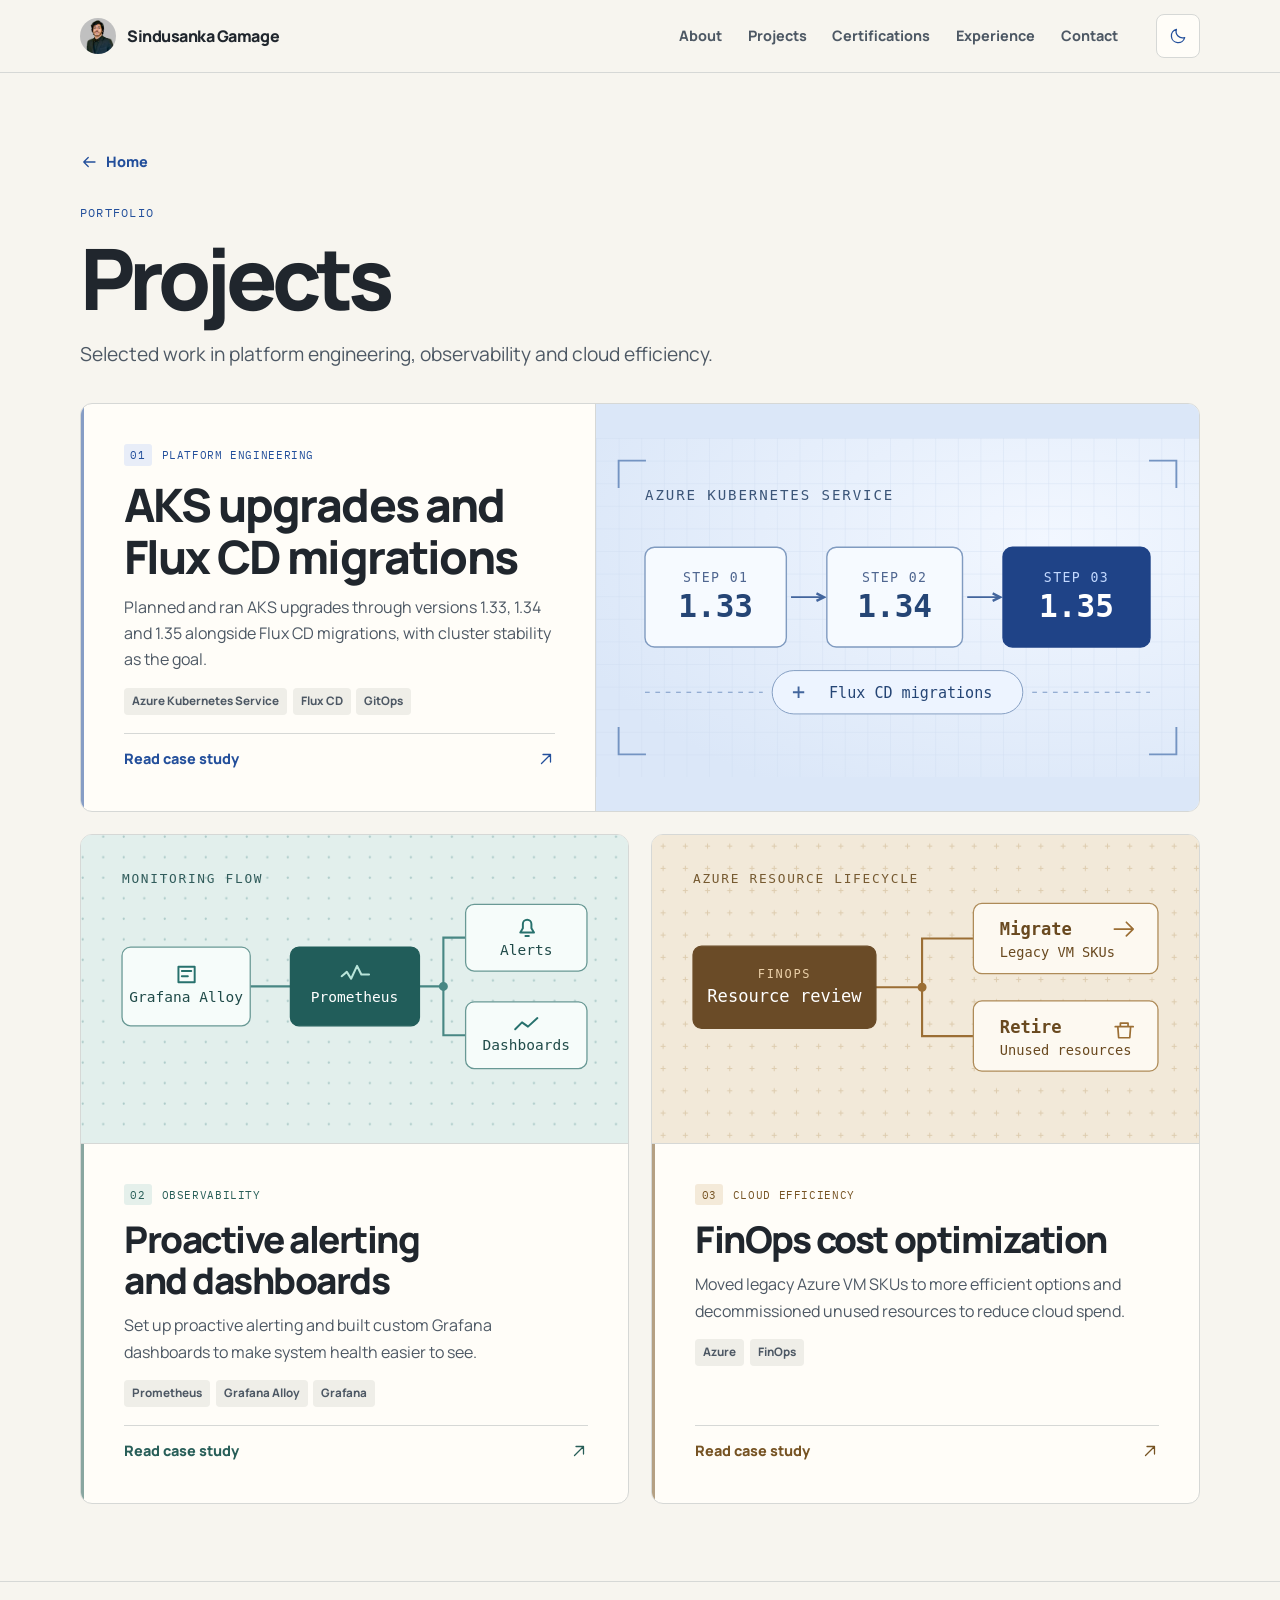
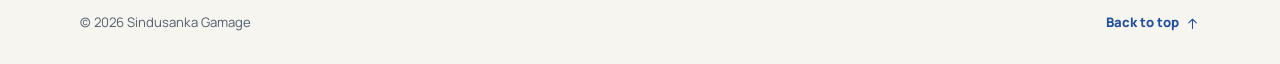
==== projects/index.html @ cfdf2ee0 "Deploy portfolio from private source" ====
<!DOCTYPE html><html lang="en" id="top"><head><meta charset="utf-8"><meta name="viewport" content="width=device-width, initial-scale=1"><meta name="theme-color" content="#f7f5ef" media="not all" data-theme-override><meta name="theme-color" content="#f7f5ef" media="(prefers-color-scheme: light)" data-theme-color="light"><meta name="theme-color" content="#121821" media="(prefers-color-scheme: dark)" data-theme-color="dark"><meta name="description" content="Cloud infrastructure projects in Kubernetes, GitOps, observability and Azure cost optimization."><meta name="author" content="Sindusanka Gamage"><title>Projects | Sindusanka Gamage</title><link rel="canonical" href="https://sindusanka.live/projects/"><meta property="og:type" content="website"><meta property="og:title" content="Projects | Sindusanka Gamage"><meta property="og:description" content="Cloud infrastructure projects in Kubernetes, GitOps, observability and Azure cost optimization."><meta property="og:url" content="https://sindusanka.live/projects/"><meta property="og:image" content="https://sindusanka.live/social.png"><meta property="og:image:width" content="1200"><meta property="og:image:height" content="630"><meta property="og:image:alt" content="Sindusanka Gamage, cloud infrastructure engineer, on a blue grid background"><meta name="twitter:card" content="summary_large_image"><link rel="icon" href="/favicon.svg" type="image/svg+xml"><script>
      try {
        const theme = localStorage.getItem('portfolio-theme');
        if (theme === 'light' || theme === 'dark') document.documentElement.dataset.theme = theme;
      } catch {}
    </script><link rel="stylesheet" href="/_astro/Base.C1pioidE.css"></head><body><a class="skip-link" href="#main">Skip to content</a><header class="site-header"><div class="shell header-inner"><a class="brand" href="/" aria-label="Sindusanka Gamage — home"><img class="brand-mark" src="/about-portrait.webp" alt="" width="36" height="36"><span>Sindusanka Gamage</span></a><nav class="desktop-nav" aria-label="Primary"><a href="/#about">About</a><a href="/#projects">Projects</a><a href="/#certifications">Certifications</a><a href="/#experience">Experience</a><a href="/#contact">Contact</a></nav><div class="header-controls"><div class="icon-button theme-control" hidden><svg class="theme-moon" aria-hidden="true" width="18" height="18" viewBox="0 0 24 24" fill="none" stroke="currentColor" stroke-width="1.7" stroke-linecap="round" stroke-linejoin="round"><path d="M20.9 14.1A8.7 8.7 0 0 1 9.9 3.1 9 9 0 1 0 20.9 14.1Z"></path></svg><svg class="theme-sun" aria-hidden="true" width="18" height="18" viewBox="0 0 24 24" fill="none" stroke="currentColor" stroke-width="1.7" stroke-linecap="round" stroke-linejoin="round"><path d="M12 2v2m0 16v2M2 12h2m16 0h2M4.9 4.9l1.4 1.4m11.4 11.4 1.4 1.4m0-14.2-1.4 1.4M6.3 17.7l-1.4 1.4M16 12a4 4 0 1 1-8 0 4 4 0 0 1 8 0Z"></path></svg><select class="theme-select" aria-label="Theme" data-theme-select><option value="auto">Auto</option><option value="light">Light</option><option value="dark">Dark</option></select></div><details class="mobile-nav" data-mobile-menu><summary class="icon-button" aria-label="Navigation menu"><svg class="menu-open-icon" aria-hidden="true" width="18" height="18" viewBox="0 0 24 24" fill="none" stroke="currentColor" stroke-width="1.7" stroke-linecap="round" stroke-linejoin="round"><path d="M4 8h16M4 16h16"></path></svg><svg class="menu-close-icon" aria-hidden="true" width="18" height="18" viewBox="0 0 24 24" fill="none" stroke="currentColor" stroke-width="1.7" stroke-linecap="round" stroke-linejoin="round"><path d="m6 6 12 12M6 18 18 6"></path></svg></summary><nav aria-label="Primary"><a href="/#about">About</a><a href="/#projects">Projects</a><a href="/#certifications">Certifications</a><a href="/#experience">Experience</a><a href="/#contact">Contact</a></nav></details></div></div></header><script type="module">var e=document.querySelector(`[data-mobile-menu]`),t=e?.querySelector(`summary`);e?.querySelectorAll(`nav a`).forEach(n=>{n.addEventListener(`click`,()=>{e.open=!1,t?.focus({preventScroll:!0})})}),e?.addEventListener(`keydown`,n=>{n.key===`Escape`&&e.open&&(e.open=!1,t?.focus())});var n=document.querySelector(`[data-theme-select]`),r=document.documentElement,i=document.querySelector(`[data-theme-override]`);function a(e){if(e===`light`||e===`dark`){r.dataset.theme=e;let t=document.querySelector(`[data-theme-color="${e}"]`);i&&t&&(i.content=t.content,i.media=`all`)}else delete r.dataset.theme,i&&(i.media=`not all`)}n&&(n.value=r.dataset.theme??`auto`,a(n.value),n.closest(`.theme-control`)?.removeAttribute(`hidden`),n.addEventListener(`change`,()=>{let e=n.value;a(e);try{e===`auto`?localStorage.removeItem(`portfolio-theme`):localStorage.setItem(`portfolio-theme`,e)}catch{}}));</script><main id="main" tabindex="-1"><div class="shell subpage"><a class="text-link back-link" href="/#projects"><svg aria-hidden="true" width="18" height="18" viewBox="0 0 24 24" fill="none" stroke="currentColor" stroke-width="1.7" stroke-linecap="round" stroke-linejoin="round"><path d="M20 12H5m6 6-6-6 6-6"></path></svg> Home</a><div class="subpage-heading"><p class="eyebrow section-index">Portfolio</p><h1>Projects</h1><p>Selected work in platform engineering, observability and cloud efficiency.</p></div><div class="project-grid"><article class="project-card project-featured"><div class="project-content"><p class="project-meta"><span class="project-number">01</span>Platform engineering</p><h3>AKS upgrades and Flux CD migrations</h3><p class="project-summary">Planned and ran AKS upgrades through versions 1.33, 1.34 and 1.35 alongside Flux CD migrations, with cluster stability as the goal.</p><ul class="tags" aria-label="Technologies"><li>Azure Kubernetes Service</li><li>Flux CD</li><li>GitOps</li></ul><a class="project-link text-link" href="/projects/aks-upgrades-flux-migrations/" aria-label="Read case study: AKS upgrades and Flux CD migrations">Read case study <svg aria-hidden="true" width="18" height="18" viewBox="0 0 24 24" fill="none" stroke="currentColor" stroke-width="1.7" stroke-linecap="round" stroke-linejoin="round"><path d="M6 18 18 6M8 6h10v10"></path></svg></a></div><div class="project-media"><img src="/project-media/aks-upgrades-flux-migrations/aks-upgrade-sequence.svg" alt="An AKS version sequence from 1.33 through 1.34 to 1.35, with Flux CD shown on a separate migration track." width="640" height="360" loading="eager" decoding="async"></div></article><article class="project-card" data-tone="teal"><div class="project-content"><p class="project-meta"><span class="project-number">02</span>Observability</p><h3>Proactive alerting and dashboards</h3><p class="project-summary">Set up proactive alerting and built custom Grafana dashboards to make system health easier to see.</p><ul class="tags" aria-label="Technologies"><li>Prometheus</li><li>Grafana Alloy</li><li>Grafana</li></ul><a class="project-link text-link" href="/projects/proactive-alerting-dashboards/" aria-label="Read case study: Proactive alerting and dashboards">Read case study <svg aria-hidden="true" width="18" height="18" viewBox="0 0 24 24" fill="none" stroke="currentColor" stroke-width="1.7" stroke-linecap="round" stroke-linejoin="round"><path d="M6 18 18 6M8 6h10v10"></path></svg></a></div><div class="project-media"><img src="/project-media/proactive-alerting-dashboards/monitoring-flow.svg" alt="Monitoring flow diagram showing Grafana Alloy and Prometheus connected to alerts and Grafana dashboards." width="640" height="360" loading="lazy" decoding="async"></div></article><article class="project-card" data-tone="amber"><div class="project-content"><p class="project-meta"><span class="project-number">03</span>Cloud efficiency</p><h3>FinOps cost optimization</h3><p class="project-summary">Moved legacy Azure VM SKUs to more efficient options and decommissioned unused resources to reduce cloud spend.</p><ul class="tags" aria-label="Technologies"><li>Azure</li><li>FinOps</li></ul><a class="project-link text-link" href="/projects/finops-cost-optimization/" aria-label="Read case study: FinOps cost optimization">Read case study <svg aria-hidden="true" width="18" height="18" viewBox="0 0 24 24" fill="none" stroke="currentColor" stroke-width="1.7" stroke-linecap="round" stroke-linejoin="round"><path d="M6 18 18 6M8 6h10v10"></path></svg></a></div><div class="project-media"><img src="/project-media/finops-cost-optimization/azure-resource-lifecycle.svg" alt="Azure resource lifecycle diagram showing two paths from a resource review: migrate legacy VM SKUs and retire unused resources." width="640" height="360" loading="lazy" decoding="async"></div></article></div></div></main><footer class="site-footer"><div class="shell footer-inner"><span>© 2026 Sindusanka Gamage</span><a href="#top">Back to top <svg aria-hidden="true" width="15" height="15" viewBox="0 0 24 24" fill="none" stroke="currentColor" stroke-width="1.7" stroke-linecap="round" stroke-linejoin="round"><path d="M12 20V5m-6 6 6-6 6 6"></path></svg></a></div></footer></body></html>
---- _astro/Base.C1pioidE.css ----
@font-face{font-family:IBM Plex Mono;font-style:normal;font-display:swap;font-weight:400;src:url(/_astro/ibm-plex-mono-latin-400-normal.DMJ8VG8y.woff2)format("woff2"),url(/_astro/ibm-plex-mono-latin-400-normal.CvHOgSBP.woff)format("woff")}@layer properties{@supports (((-webkit-hyphens:none)) and (not (margin-trim:block))) or ((-moz-orient:inline) and (not (color:rgb(from red r g b)))){*,:before,:after,::backdrop{--tw-rotate-x:initial;--tw-rotate-y:initial;--tw-rotate-z:initial;--tw-skew-x:initial;--tw-skew-y:initial;--tw-border-style:solid;--tw-ease:initial}}}@layer theme{:root,:host{--ease-out:cubic-bezier(0, 0, .2, 1)}}@layer utilities{.\!visible{visibility:visible!important}.visible{visibility:visible}.sr-only{clip-path:inset(50%);white-space:nowrap;border-width:0;width:1px;height:1px;margin:-1px;padding:0;position:absolute;overflow:hidden}.static{position:static}.flex{display:flex}.grid{display:grid}.hidden{display:none}.transform{transform:var(--tw-rotate-x, ) var(--tw-rotate-y, ) var(--tw-rotate-z, ) var(--tw-skew-x, ) var(--tw-skew-y, )}.resize{resize:both}.flex-wrap{flex-wrap:wrap}.border{border-style:var(--tw-border-style);border-width:1px}.ease-out{--tw-ease:var(--ease-out);transition-timing-function:var(--ease-out)}}@font-face{font-family:Manrope Variable;src:url(/_astro/manrope-latin-wght-normal.DHIcAJRg.woff2)format("woff2");font-display:swap;font-style:normal;font-weight:200 800}:root{color-scheme:light dark;--canvas:light-dark(#f7f5ef,#121821);--surface:light-dark(#fffdf8,#1a2330);--surface-soft:light-dark(#efeee8,#1f2b3a);--ink:light-dark(#20262d,#edf2f9);--muted:light-dark(#4d5864,#b2c0d1);--quiet:light-dark(#515f6e,#a5b6ca);--border:light-dark(#d6d8d6,#344459);--strong-border:light-dark(#a8b1bd,#61748c);--accent:light-dark(#234f9b,#a3c4ff);--accent-soft:light-dark(#e8edf8,#283a57);--button-bg:light-dark(#234f9b,#a3c4ff);--button-text:light-dark(#fff,#142644);--focus:light-dark(#164eab,#b7d2ff);--shadow:light-dark(#18294216,#0004);--mono:"IBM Plex Mono", ui-monospace, monospace;--body-font:"Manrope Variable", system-ui, sans-serif;--shell:1120px;--gutter:clamp(1.125rem, 5vw, 4rem);scroll-behavior:smooth;scroll-padding-top:5.5rem}:root[data-theme=light]{color-scheme:light}:root[data-theme=dark]{color-scheme:dark}*,:before,:after{box-sizing:border-box}body{background:var(--canvas);color:var(--ink);font:400 1rem/1.65 var(--body-font);margin:0}h1,h2,h3,p,figure,pre,dl,dd{margin:0}h1,h2,h3{letter-spacing:-.04em;line-height:1.12}a{color:inherit}img{max-width:100%;height:auto;display:block}button{font:inherit}[hidden]{display:none!important}:focus-visible{outline:3px solid var(--focus);outline-offset:4px}::selection{background:var(--accent);color:var(--button-text)}.shell{width:min(calc(100% - var(--gutter) * 2), var(--shell));margin-inline:auto}.skip-link{z-index:10;top:.75rem;left:var(--gutter);background:var(--surface);color:var(--accent);border:1px solid var(--strong-border);border-radius:7px;padding:.6rem .9rem;position:fixed;transform:translateY(-180%)}.skip-link:focus{transform:none}#main:focus{outline:none}.site-header{z-index:5;border-bottom:1px solid var(--border);background:var(--canvas);position:sticky;inset-block-start:0}.header-inner{align-items:center;gap:clamp(1.25rem,3vw,2.5rem);min-height:72px;display:flex}.brand{letter-spacing:-.03em;flex:none;align-items:center;gap:.7rem;font-weight:800;text-decoration:none;display:inline-flex}.brand-mark{object-fit:cover;object-position:center 22%;border-radius:50%;width:36px;height:36px}.desktop-nav{align-items:center;gap:clamp(.75rem,2vw,1.65rem);margin-left:auto;display:flex}.desktop-nav a,.mobile-nav nav a{color:var(--muted);font-size:.9rem;font-weight:750;text-decoration:none}.desktop-nav a{padding-block:.6rem}.desktop-nav a:hover,.mobile-nav nav a:hover{color:var(--accent);text-underline-offset:.3em;text-decoration:underline}.header-controls{align-items:center;gap:.45rem;display:flex}.header-controls:has(>[hidden]){display:none}.theme-control{position:relative}.theme-control:focus-within{outline:3px solid var(--focus);outline-offset:4px}.theme-select{opacity:0;cursor:pointer;width:100%;height:100%;position:absolute;inset:0}.theme-control .theme-sun,:root[data-theme=dark] .theme-moon{display:none}:root[data-theme=dark] .theme-sun{display:block}@media (prefers-color-scheme:dark){:root:not([data-theme]) .theme-moon{display:none}:root:not([data-theme]) .theme-sun{display:block}}.icon-button{border:1px solid var(--border);background:var(--surface);width:44px;height:44px;color:var(--accent);cursor:pointer;border-radius:8px;flex:none;place-items:center;padding:0;text-decoration:none;transition:background-color .16s,border-color .16s;display:inline-grid}.icon-button:hover{border-color:var(--strong-border);background:var(--accent-soft)}.mobile-nav,.mobile-nav .menu-close-icon,.mobile-nav[open] .menu-open-icon{display:none}.mobile-nav[open] .menu-close-icon{display:block}.mobile-nav summary{list-style:none}.mobile-nav summary::-webkit-details-marker{display:none}.hero{grid-template-columns:minmax(0,1.13fr) minmax(0,1fr);align-items:center;gap:clamp(1.75rem,6vw,5rem);padding-block:clamp(4rem,6.7vw,6.15rem);display:grid}.eyebrow{font:400 .73rem/1.5 var(--mono);letter-spacing:.105em;text-transform:uppercase}.hero-eyebrow{color:var(--accent);align-items:center;gap:.6rem;margin-bottom:1.4rem;display:flex}.hero-eyebrow span{border:1px solid var(--accent);width:8px;height:8px;box-shadow:0 0 0 3px var(--accent-soft);border-radius:50%}.hero h1{letter-spacing:-.075em;font-size:clamp(3.25rem,6.3vw,5.75rem);font-weight:800;line-height:.98}.hero h1 span{color:var(--muted);letter-spacing:-.045em;margin-bottom:.65rem;font-size:clamp(1.25rem,2.5vw,1.75rem);font-weight:650;display:block}.hero h1 em{color:var(--accent);font-style:normal;display:block}.hero-description{max-width:34ch;color:var(--muted);margin-top:1.45rem;font-size:clamp(1.05rem,1.7vw,1.2rem);line-height:1.58}.hero-actions{gap:.65rem;margin-top:1.6rem}.button{border:1px solid #0000;border-radius:8px;justify-content:center;align-items:center;gap:.65rem;min-height:46px;padding:.62rem 1.05rem;font-size:.9rem;font-weight:800;text-decoration:none;transition:background-color .16s,border-color .16s,box-shadow .16s;display:inline-flex}.primary-button{background:var(--button-bg);color:var(--button-text)}.primary-button:hover{box-shadow:0 4px 12px var(--shadow);background:light-dark(#193c7a,#c2d8ff)}.secondary-button{border-color:var(--strong-border);background:var(--surface);color:var(--ink)}.secondary-button:hover{background:var(--accent-soft);border-color:var(--accent)}.location{color:var(--quiet);align-items:center;gap:.4rem;margin-top:1.3rem;font-size:.83rem;font-weight:700;display:flex}.page-section{border-top:1px solid var(--border);padding-block:clamp(2.5rem,6vw,4.5rem)}.section-heading{justify-content:space-between;align-items:end;gap:1rem;margin-bottom:clamp(1.15rem,3vw,2rem);display:flex}.section-index{color:var(--accent);margin-bottom:.55rem}.section-heading h2,.contact-panel h2{font-size:clamp(2.15rem,4.3vw,3.45rem);font-weight:800}.text-link{color:var(--accent);align-items:center;gap:.5rem;font-size:.9rem;font-weight:800;text-decoration:none;display:inline-flex}.text-link:hover{text-underline-offset:.27em;text-decoration:underline}.text-link svg{flex:none}.section-link{flex:none;padding-block:.4rem}.project-grid{grid-template-columns:repeat(2,minmax(0,1fr));gap:clamp(.85rem,2vw,1.4rem);display:grid}.project-card{--project-ink:var(--accent);--project-tint:var(--accent-soft);--diagram-surface:#dbe7f8;border:1px solid var(--border);background:var(--surface);border-radius:12px;flex-direction:column;transition:border-color .16s;display:flex;position:relative;overflow:hidden}.project-card[data-tone=teal]{--project-ink:light-dark(#285e58,#aadbd0);--project-tint:light-dark(#e5f0eb,#203c39);--diagram-surface:#e2efec}.project-card[data-tone=amber]{--project-ink:light-dark(#765323,#edcc9d);--project-tint:light-dark(#f4ead9,#3f3225);--diagram-surface:#f2e9d9}.project-card:has(.project-link):is(:hover,:focus-within){border-color:var(--project-ink)}.project-featured{grid-column:1/-1;grid-template-columns:minmax(0,.85fr) minmax(0,1fr);display:grid}.project-content{border-inline-start:3px solid var(--project-ink);flex-direction:column;flex:1;align-items:start;padding:clamp(1.15rem,3.15vw,2.5rem);display:flex}@supports (color:color-mix(in lab, red, red)){.project-content{border-inline-start:3px solid color-mix(in srgb, var(--project-ink) 55%, var(--surface))}}.project-meta{color:var(--project-ink);font:400 .71rem/1.35 var(--mono);letter-spacing:.055em;text-transform:uppercase;align-items:center;gap:.6rem;margin-bottom:.85rem;display:flex}.project-number{background:var(--project-tint);border-radius:3px;padding:.2rem .4rem}.project-card h3{text-wrap:balance;max-width:23ch;font-size:clamp(1.5rem,3vw,2.3rem);font-weight:800}.project-featured h3{font-size:clamp(1.85rem,3.6vw,2.9rem)}.project-summary{max-width:44ch;color:var(--muted);margin-top:.7rem}.tags{flex-wrap:wrap;gap:.35rem;margin:.95rem 0 1.15rem;padding:0;list-style:none;display:flex}.tags li{background:var(--surface-soft);color:var(--muted);border-radius:4px;padding:.23rem .5rem;font-size:.73rem;font-weight:750}.project-link,.project-role{border-top:1px solid var(--border);align-self:stretch;margin-top:auto;padding-top:.8rem}.project-link{color:var(--project-ink);justify-content:space-between}.project-link:after{content:"";position:absolute;inset:0}.project-link:focus-visible{outline:none}.project-card:has(.project-link:focus-visible){outline:3px solid var(--focus);outline-offset:4px}.project-role{color:var(--quiet);font-size:.88rem}.project-media{border-block-end:1px solid var(--border);background:var(--diagram-surface);order:-1;align-items:center;display:grid}.project-media img{width:100%}.project-featured .project-media{border-block-end:0;border-inline-start:1px solid var(--border);order:0}.credential-list{grid-template-columns:repeat(2,minmax(0,1fr));gap:.7rem;margin:0;padding:0;list-style:none;display:grid}.credential{border:1px solid var(--border);background:var(--surface);border-radius:8px;grid-template-columns:52px minmax(0,1fr) auto;align-items:center;gap:clamp(.7rem,1.6vw,1rem);padding:.85rem 1rem;display:grid}.credential:focus-within{border-color:var(--strong-border)}.credential-mark{aspect-ratio:1;background:var(--accent-soft);width:52px;color:var(--accent);font:400 .74rem var(--mono);border-radius:5px;place-items:center;display:grid}.credential-issuer{color:var(--quiet);margin-bottom:.2rem;font-size:.77rem;font-weight:750}.credential h3{letter-spacing:-.02em;font-size:1.02rem;line-height:1.32}.credential-link{background:0 0}.timeline{--date-width:clamp(9.2rem, 20vw, 15rem);margin:0;padding:0;list-style:none;display:grid}.timeline-entry{grid-template-columns:var(--date-width) 1fr;gap:1.7rem;padding-bottom:2rem;display:grid;position:relative}.timeline-entry:last-child{padding-bottom:0}.timeline-entry:before{left:var(--date-width);content:"";background:var(--strong-border);width:1px;position:absolute;top:.7rem;bottom:-.7rem}.timeline-entry:last-child:before{display:none}.timeline-entry:after{left:calc(var(--date-width) - 5px);content:"";border:2px solid var(--accent);background:var(--canvas);border-radius:50%;width:11px;height:11px;position:absolute;top:.37rem}.timeline-entry:first-child:after{background:var(--accent);box-shadow:0 0 0 4px var(--accent-soft)}.job-date{color:var(--accent);font:400 .77rem/1.5 var(--mono);align-content:start;gap:.25rem;padding-top:.15rem;padding-right:.8rem;display:grid}.job-date span+span{color:var(--quiet);font:700 .8rem/1.5 var(--body-font)}.job-detail{border-bottom:1px solid var(--border);padding:0 .5rem 1.35rem 0}.timeline-entry:last-child .job-detail{border:0;padding-bottom:0}.job-detail h3{font-size:clamp(1.3rem,2.4vw,1.8rem);font-weight:800}.job-employer{color:var(--accent);margin-top:.35rem;font-size:.93rem;font-weight:800}.job-employer span,.job-team{color:var(--muted);font-weight:700}.job-team{font-size:.88rem}.job-detail ul{color:var(--muted);gap:.25rem;margin:.65rem 0 0;padding-left:1.1rem;display:grid}.job-detail li::marker{color:var(--accent)}.about-grid{grid-template-columns:minmax(0,38rem) auto;justify-content:start;align-items:center;gap:clamp(1.25rem,5vw,4rem);display:grid}.bio{max-width:62ch;color:var(--muted);font-size:1.07rem}.about-portrait{border:1px solid var(--border);border-radius:12px;width:9.25rem}.education ul{margin:0;padding:0;list-style:none}.education li{border-top:1px solid var(--border);justify-content:space-between;gap:.5rem 1.5rem;padding-block:.9rem;display:flex}.education li p{color:var(--muted);font-size:.87rem}.education-date{font-family:var(--mono);flex:none}.contact-panel{border:1px solid var(--border);background:var(--accent-soft);border-radius:14px;justify-content:space-between;align-items:center;gap:1.5rem;padding:clamp(1.35rem,5.2vw,3.6rem);display:flex}.contact-description{color:var(--muted);margin-top:.65rem}.contact-actions{flex-direction:column;flex:none;align-items:stretch;gap:.6rem;display:flex}.contact-actions .button{overflow-wrap:anywhere}.site-footer{border-top:1px solid var(--border)}.footer-inner{color:var(--quiet);justify-content:space-between;align-items:center;gap:1rem;padding-block:1.2rem;font-size:.82rem;display:flex}.footer-inner a{min-height:44px;color:var(--accent);align-items:center;gap:.35rem;font-weight:800;text-decoration:none;display:inline-flex}.footer-inner a:hover{text-decoration:underline}.subpage{padding-block:clamp(2.5rem,6vw,5.5rem)}.subpage-heading{max-width:48rem;margin-block:1.65rem 2rem}.subpage-heading h1{letter-spacing:-.065em;font-size:clamp(2.6rem,6.7vw,5.3rem);font-weight:800}.subpage-heading>p:last-child{max-width:55ch;color:var(--muted);margin-top:.85rem;font-size:clamp(1rem,1.7vw,1.2rem)}.case-study{max-width:820px}.case-facts{flex-wrap:wrap;gap:.8rem 2rem;margin-bottom:1.3rem;display:flex}.case-facts dt{color:var(--accent);font:400 .73rem/1.55 var(--mono);letter-spacing:.06em;text-transform:uppercase}.case-facts dd{color:var(--muted);font-weight:700}.case-diagram img{border:1px solid var(--border);border-radius:12px;width:100%}.case-diagram figcaption{color:var(--quiet);margin-top:.45rem;font-size:.85rem}.case-body{gap:1.5rem;margin-top:2.25rem;display:grid}.case-body h2{margin-bottom:.35rem;font-size:clamp(1.35rem,2.8vw,1.85rem)}.case-body p{max-width:66ch;color:var(--muted);font-size:1.06rem}.case-next{margin-top:2rem}.error-page{min-height:57vh}@media (width<=800px){:root{scroll-padding-top:1rem}.site-header{position:relative}.header-inner{justify-content:space-between;gap:.5rem;min-height:64px}.desktop-nav{display:none}.header-controls:has(>[hidden]){display:flex}.mobile-nav{display:block}.mobile-nav nav{top:100%;left:var(--gutter);right:var(--gutter);border:1px solid var(--strong-border);background:var(--surface);box-shadow:0 12px 24px var(--shadow);border-radius:0 0 10px 10px;padding:.4rem;display:grid;position:absolute}.mobile-nav nav a{min-height:44px;padding:.55rem .75rem}.mobile-nav nav a+a{border-top:1px solid var(--border)}.hero{grid-template-columns:1fr 1fr;gap:clamp(1rem,4vw,2rem)}.hero h1{font-size:clamp(2.8rem,7vw,4.2rem)}.section-heading h2,.contact-panel h2{font-size:clamp(2.1rem,5.4vw,3rem)}}@media (width<=620px){.hero{grid-template-columns:1fr;gap:1.9rem;padding-block:2.75rem 2.5rem}.hero-eyebrow{margin-bottom:1.1rem}.hero h1{font-size:clamp(2.8rem,11.8vw,4.5rem)}.hero-description{margin-top:1.15rem}.hero-actions{margin-top:1.25rem}.location{margin-top:.95rem}.section-heading{flex-direction:column;align-items:start;gap:.4rem}.project-grid,.project-featured,.credential-list,.about-grid{grid-template-columns:1fr}.about-portrait{width:7rem}.project-featured .project-media{border-block-end:1px solid var(--border);border-inline-start:0;order:-1}.project-card h3{text-wrap:initial;max-width:none}.timeline-entry{grid-template-columns:1fr;gap:.5rem;padding:0 0 1.6rem 1.3rem}.timeline-entry:before{left:4px}.timeline-entry:after{left:-1px}.job-date{flex-wrap:wrap;gap:.1rem .55rem;display:flex}.education li{flex-direction:column}.contact-panel{flex-direction:column;align-items:stretch;gap:1.05rem}.contact-actions{align-items:start}}@media (width<=360px){.brand{gap:.3rem;font-size:.8rem}.brand-mark{width:30px;height:30px}.header-controls{gap:.25rem}.credential{grid-template-columns:44px minmax(0,1fr) auto;gap:.55rem;padding-inline:.65rem}.credential-mark{width:44px}}@media (prefers-reduced-motion:reduce){:root{scroll-behavior:auto}*,:before,:after{transition:none!important;animation:none!important}}@property --tw-rotate-x{syntax:"*";inherits:false}@property --tw-rotate-y{syntax:"*";inherits:false}@property --tw-rotate-z{syntax:"*";inherits:false}@property --tw-skew-x{syntax:"*";inherits:false}@property --tw-skew-y{syntax:"*";inherits:false}@property --tw-border-style{syntax:"*";inherits:false;initial-value:solid}@property --tw-ease{syntax:"*";inherits:false}
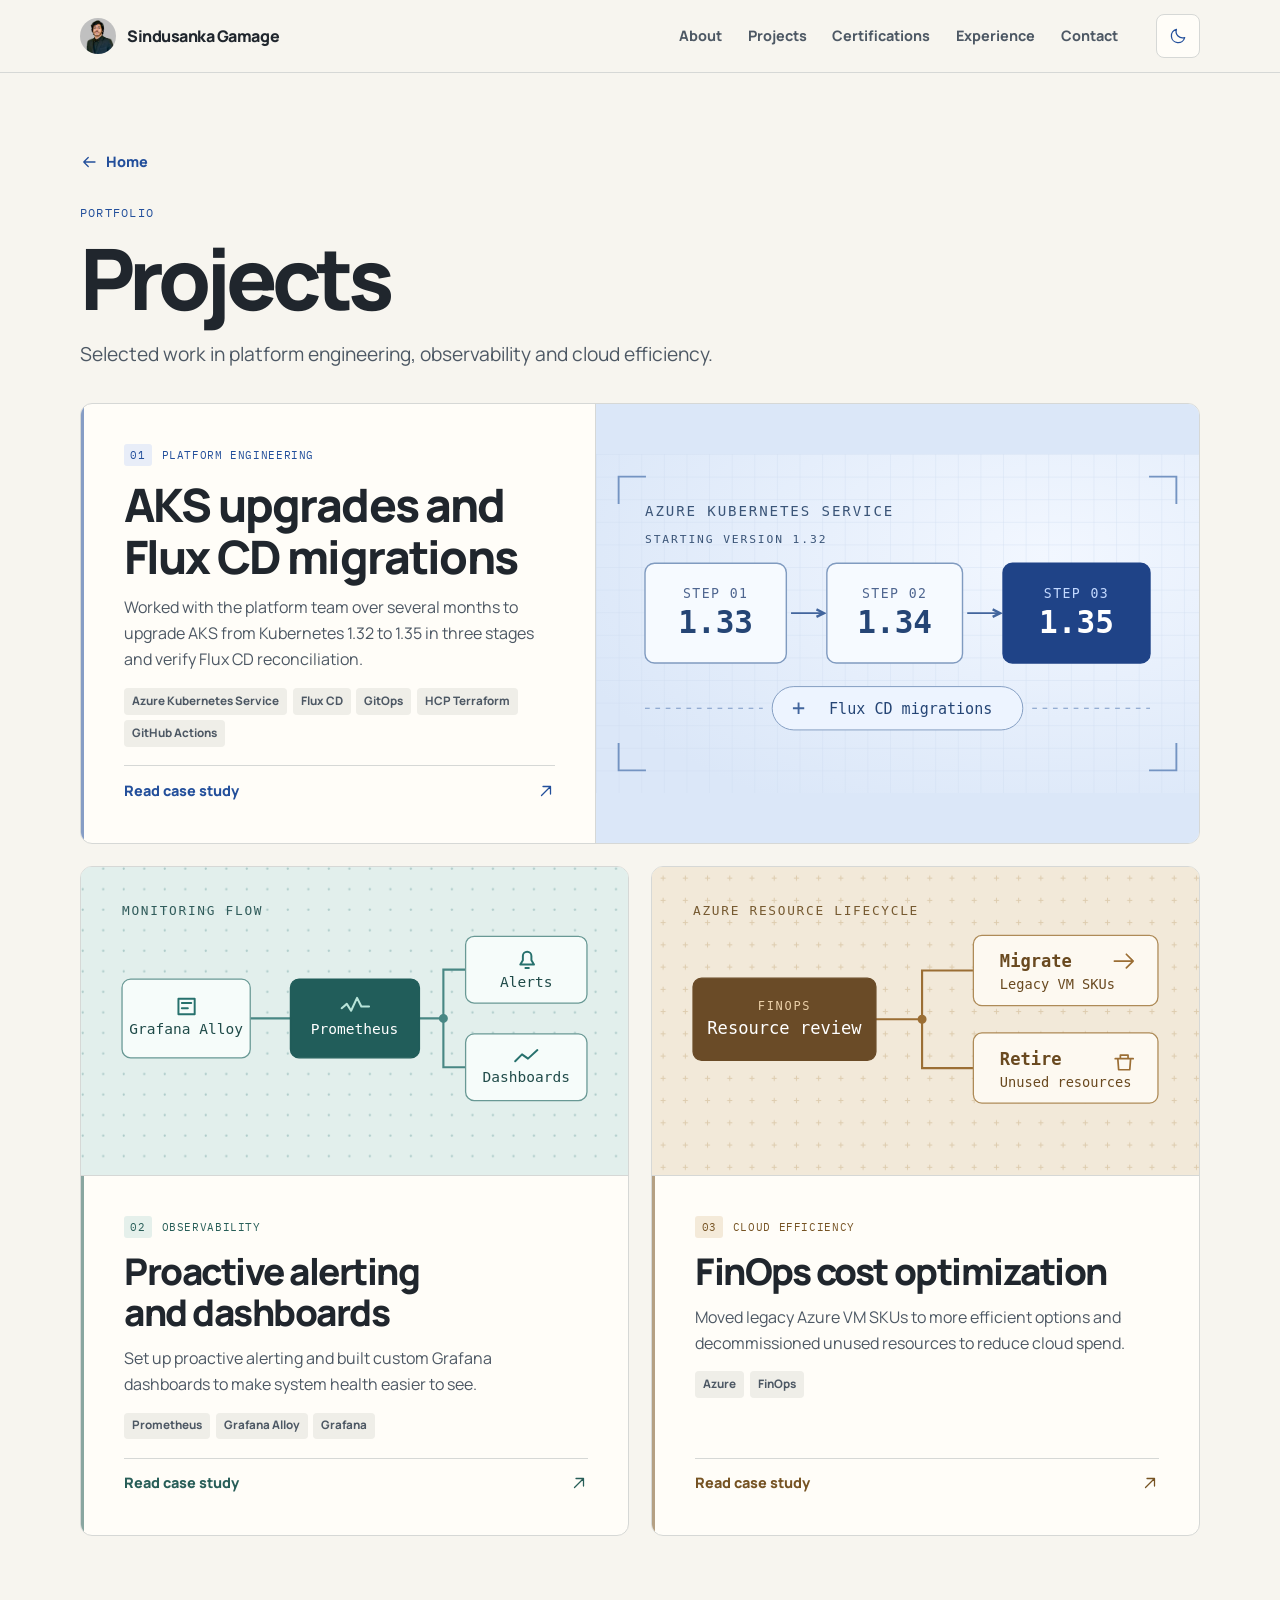
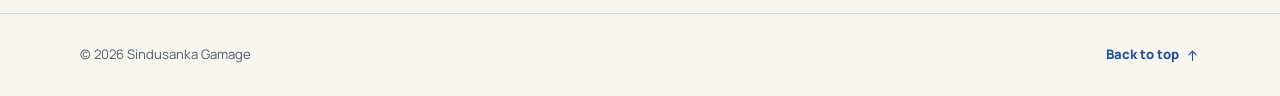
==== commit 151caf54: "Deploy portfolio from private source" ====
--- a/projects/index.html
+++ b/projects/index.html
@@ -3,4 +3,4 @@
         const theme = localStorage.getItem('portfolio-theme');
         if (theme === 'light' || theme === 'dark') document.documentElement.dataset.theme = theme;
       } catch {}
-    </script><link rel="stylesheet" href="/_astro/Base.C1pioidE.css"></head><body><a class="skip-link" href="#main">Skip to content</a><header class="site-header"><div class="shell header-inner"><a class="brand" href="/" aria-label="Sindusanka Gamage — home"><img class="brand-mark" src="/about-portrait.webp" alt="" width="36" height="36"><span>Sindusanka Gamage</span></a><nav class="desktop-nav" aria-label="Primary"><a href="/#about">About</a><a href="/#projects">Projects</a><a href="/#certifications">Certifications</a><a href="/#experience">Experience</a><a href="/#contact">Contact</a></nav><div class="header-controls"><div class="icon-button theme-control" hidden><svg class="theme-moon" aria-hidden="true" width="18" height="18" viewBox="0 0 24 24" fill="none" stroke="currentColor" stroke-width="1.7" stroke-linecap="round" stroke-linejoin="round"><path d="M20.9 14.1A8.7 8.7 0 0 1 9.9 3.1 9 9 0 1 0 20.9 14.1Z"></path></svg><svg class="theme-sun" aria-hidden="true" width="18" height="18" viewBox="0 0 24 24" fill="none" stroke="currentColor" stroke-width="1.7" stroke-linecap="round" stroke-linejoin="round"><path d="M12 2v2m0 16v2M2 12h2m16 0h2M4.9 4.9l1.4 1.4m11.4 11.4 1.4 1.4m0-14.2-1.4 1.4M6.3 17.7l-1.4 1.4M16 12a4 4 0 1 1-8 0 4 4 0 0 1 8 0Z"></path></svg><select class="theme-select" aria-label="Theme" data-theme-select><option value="auto">Auto</option><option value="light">Light</option><option value="dark">Dark</option></select></div><details class="mobile-nav" data-mobile-menu><summary class="icon-button" aria-label="Navigation menu"><svg class="menu-open-icon" aria-hidden="true" width="18" height="18" viewBox="0 0 24 24" fill="none" stroke="currentColor" stroke-width="1.7" stroke-linecap="round" stroke-linejoin="round"><path d="M4 8h16M4 16h16"></path></svg><svg class="menu-close-icon" aria-hidden="true" width="18" height="18" viewBox="0 0 24 24" fill="none" stroke="currentColor" stroke-width="1.7" stroke-linecap="round" stroke-linejoin="round"><path d="m6 6 12 12M6 18 18 6"></path></svg></summary><nav aria-label="Primary"><a href="/#about">About</a><a href="/#projects">Projects</a><a href="/#certifications">Certifications</a><a href="/#experience">Experience</a><a href="/#contact">Contact</a></nav></details></div></div></header><script type="module">var e=document.querySelector(`[data-mobile-menu]`),t=e?.querySelector(`summary`);e?.querySelectorAll(`nav a`).forEach(n=>{n.addEventListener(`click`,()=>{e.open=!1,t?.focus({preventScroll:!0})})}),e?.addEventListener(`keydown`,n=>{n.key===`Escape`&&e.open&&(e.open=!1,t?.focus())});var n=document.querySelector(`[data-theme-select]`),r=document.documentElement,i=document.querySelector(`[data-theme-override]`);function a(e){if(e===`light`||e===`dark`){r.dataset.theme=e;let t=document.querySelector(`[data-theme-color="${e}"]`);i&&t&&(i.content=t.content,i.media=`all`)}else delete r.dataset.theme,i&&(i.media=`not all`)}n&&(n.value=r.dataset.theme??`auto`,a(n.value),n.closest(`.theme-control`)?.removeAttribute(`hidden`),n.addEventListener(`change`,()=>{let e=n.value;a(e);try{e===`auto`?localStorage.removeItem(`portfolio-theme`):localStorage.setItem(`portfolio-theme`,e)}catch{}}));</script><main id="main" tabindex="-1"><div class="shell subpage"><a class="text-link back-link" href="/#projects"><svg aria-hidden="true" width="18" height="18" viewBox="0 0 24 24" fill="none" stroke="currentColor" stroke-width="1.7" stroke-linecap="round" stroke-linejoin="round"><path d="M20 12H5m6 6-6-6 6-6"></path></svg> Home</a><div class="subpage-heading"><p class="eyebrow section-index">Portfolio</p><h1>Projects</h1><p>Selected work in platform engineering, observability and cloud efficiency.</p></div><div class="project-grid"><article class="project-card project-featured"><div class="project-content"><p class="project-meta"><span class="project-number">01</span>Platform engineering</p><h3>AKS upgrades and Flux CD migrations</h3><p class="project-summary">Planned and ran AKS upgrades through versions 1.33, 1.34 and 1.35 alongside Flux CD migrations, with cluster stability as the goal.</p><ul class="tags" aria-label="Technologies"><li>Azure Kubernetes Service</li><li>Flux CD</li><li>GitOps</li></ul><a class="project-link text-link" href="/projects/aks-upgrades-flux-migrations/" aria-label="Read case study: AKS upgrades and Flux CD migrations">Read case study <svg aria-hidden="true" width="18" height="18" viewBox="0 0 24 24" fill="none" stroke="currentColor" stroke-width="1.7" stroke-linecap="round" stroke-linejoin="round"><path d="M6 18 18 6M8 6h10v10"></path></svg></a></div><div class="project-media"><img src="/project-media/aks-upgrades-flux-migrations/aks-upgrade-sequence.svg" alt="An AKS version sequence from 1.33 through 1.34 to 1.35, with Flux CD shown on a separate migration track." width="640" height="360" loading="eager" decoding="async"></div></article><article class="project-card" data-tone="teal"><div class="project-content"><p class="project-meta"><span class="project-number">02</span>Observability</p><h3>Proactive alerting and dashboards</h3><p class="project-summary">Set up proactive alerting and built custom Grafana dashboards to make system health easier to see.</p><ul class="tags" aria-label="Technologies"><li>Prometheus</li><li>Grafana Alloy</li><li>Grafana</li></ul><a class="project-link text-link" href="/projects/proactive-alerting-dashboards/" aria-label="Read case study: Proactive alerting and dashboards">Read case study <svg aria-hidden="true" width="18" height="18" viewBox="0 0 24 24" fill="none" stroke="currentColor" stroke-width="1.7" stroke-linecap="round" stroke-linejoin="round"><path d="M6 18 18 6M8 6h10v10"></path></svg></a></div><div class="project-media"><img src="/project-media/proactive-alerting-dashboards/monitoring-flow.svg" alt="Monitoring flow diagram showing Grafana Alloy and Prometheus connected to alerts and Grafana dashboards." width="640" height="360" loading="lazy" decoding="async"></div></article><article class="project-card" data-tone="amber"><div class="project-content"><p class="project-meta"><span class="project-number">03</span>Cloud efficiency</p><h3>FinOps cost optimization</h3><p class="project-summary">Moved legacy Azure VM SKUs to more efficient options and decommissioned unused resources to reduce cloud spend.</p><ul class="tags" aria-label="Technologies"><li>Azure</li><li>FinOps</li></ul><a class="project-link text-link" href="/projects/finops-cost-optimization/" aria-label="Read case study: FinOps cost optimization">Read case study <svg aria-hidden="true" width="18" height="18" viewBox="0 0 24 24" fill="none" stroke="currentColor" stroke-width="1.7" stroke-linecap="round" stroke-linejoin="round"><path d="M6 18 18 6M8 6h10v10"></path></svg></a></div><div class="project-media"><img src="/project-media/finops-cost-optimization/azure-resource-lifecycle.svg" alt="Azure resource lifecycle diagram showing two paths from a resource review: migrate legacy VM SKUs and retire unused resources." width="640" height="360" loading="lazy" decoding="async"></div></article></div></div></main><footer class="site-footer"><div class="shell footer-inner"><span>© 2026 Sindusanka Gamage</span><a href="#top">Back to top <svg aria-hidden="true" width="15" height="15" viewBox="0 0 24 24" fill="none" stroke="currentColor" stroke-width="1.7" stroke-linecap="round" stroke-linejoin="round"><path d="M12 20V5m-6 6 6-6 6 6"></path></svg></a></div></footer></body></html>+    </script><link rel="stylesheet" href="/_astro/Base.DHpYCyYN.css"></head><body><a class="skip-link" href="#main">Skip to content</a><header class="site-header"><div class="shell header-inner"><a class="brand" href="/" aria-label="Sindusanka Gamage — home"><img class="brand-mark" src="/about-portrait.webp" alt="" width="36" height="36"><span>Sindusanka Gamage</span></a><nav class="desktop-nav" aria-label="Primary"><a href="/#about">About</a><a href="/#projects">Projects</a><a href="/#certifications">Certifications</a><a href="/#experience">Experience</a><a href="/#contact">Contact</a></nav><div class="header-controls"><div class="icon-button theme-control" hidden><svg class="theme-moon" aria-hidden="true" width="18" height="18" viewBox="0 0 24 24" fill="none" stroke="currentColor" stroke-width="1.7" stroke-linecap="round" stroke-linejoin="round"><path d="M20.9 14.1A8.7 8.7 0 0 1 9.9 3.1 9 9 0 1 0 20.9 14.1Z"></path></svg><svg class="theme-sun" aria-hidden="true" width="18" height="18" viewBox="0 0 24 24" fill="none" stroke="currentColor" stroke-width="1.7" stroke-linecap="round" stroke-linejoin="round"><path d="M12 2v2m0 16v2M2 12h2m16 0h2M4.9 4.9l1.4 1.4m11.4 11.4 1.4 1.4m0-14.2-1.4 1.4M6.3 17.7l-1.4 1.4M16 12a4 4 0 1 1-8 0 4 4 0 0 1 8 0Z"></path></svg><select class="theme-select" aria-label="Theme" data-theme-select><option value="auto">Auto</option><option value="light">Light</option><option value="dark">Dark</option></select></div><details class="mobile-nav" data-mobile-menu><summary class="icon-button" aria-label="Navigation menu"><svg class="menu-open-icon" aria-hidden="true" width="18" height="18" viewBox="0 0 24 24" fill="none" stroke="currentColor" stroke-width="1.7" stroke-linecap="round" stroke-linejoin="round"><path d="M4 8h16M4 16h16"></path></svg><svg class="menu-close-icon" aria-hidden="true" width="18" height="18" viewBox="0 0 24 24" fill="none" stroke="currentColor" stroke-width="1.7" stroke-linecap="round" stroke-linejoin="round"><path d="m6 6 12 12M6 18 18 6"></path></svg></summary><nav aria-label="Primary"><a href="/#about">About</a><a href="/#projects">Projects</a><a href="/#certifications">Certifications</a><a href="/#experience">Experience</a><a href="/#contact">Contact</a></nav></details></div></div></header><script type="module">var e=document.querySelector(`[data-mobile-menu]`),t=e?.querySelector(`summary`);e?.querySelectorAll(`nav a`).forEach(n=>{n.addEventListener(`click`,()=>{e.open=!1,t?.focus({preventScroll:!0})})}),e?.addEventListener(`keydown`,n=>{n.key===`Escape`&&e.open&&(e.open=!1,t?.focus())});var n=document.querySelector(`[data-theme-select]`),r=document.documentElement,i=document.querySelector(`[data-theme-override]`);function a(e){if(e===`light`||e===`dark`){r.dataset.theme=e;let t=document.querySelector(`[data-theme-color="${e}"]`);i&&t&&(i.content=t.content,i.media=`all`)}else delete r.dataset.theme,i&&(i.media=`not all`)}n&&(n.value=r.dataset.theme??`auto`,a(n.value),n.closest(`.theme-control`)?.removeAttribute(`hidden`),n.addEventListener(`change`,()=>{let e=n.value;a(e);try{e===`auto`?localStorage.removeItem(`portfolio-theme`):localStorage.setItem(`portfolio-theme`,e)}catch{}}));</script><main id="main" tabindex="-1"><div class="shell subpage"><a class="text-link back-link" href="/#projects"><svg aria-hidden="true" width="18" height="18" viewBox="0 0 24 24" fill="none" stroke="currentColor" stroke-width="1.7" stroke-linecap="round" stroke-linejoin="round"><path d="M20 12H5m6 6-6-6 6-6"></path></svg> Home</a><div class="subpage-heading"><p class="eyebrow section-index">Portfolio</p><h1>Projects</h1><p>Selected work in platform engineering, observability and cloud efficiency.</p></div><div class="project-grid"><article class="project-card project-featured"><div class="project-content"><p class="project-meta"><span class="project-number">01</span>Platform engineering</p><h3>AKS upgrades and Flux CD migrations</h3><p class="project-summary">Worked with the platform team over several months to upgrade AKS from Kubernetes 1.32 to 1.35 in three stages and verify Flux CD reconciliation.</p><ul class="tags" aria-label="Technologies"><li>Azure Kubernetes Service</li><li>Flux CD</li><li>GitOps</li><li>HCP Terraform</li><li>GitHub Actions</li></ul><a class="project-link text-link" href="/projects/aks-upgrades-flux-migrations/" aria-label="Read case study: AKS upgrades and Flux CD migrations">Read case study <svg aria-hidden="true" width="18" height="18" viewBox="0 0 24 24" fill="none" stroke="currentColor" stroke-width="1.7" stroke-linecap="round" stroke-linejoin="round"><path d="M6 18 18 6M8 6h10v10"></path></svg></a></div><div class="project-media"><img src="/project-media/aks-upgrades-flux-migrations/aks-upgrade-sequence.svg" alt="Three AKS upgrades from 1.32 to 1.33, 1.34, and 1.35, with Flux CD on a separate track." width="640" height="360" loading="eager" decoding="async"></div></article><article class="project-card" data-tone="teal"><div class="project-content"><p class="project-meta"><span class="project-number">02</span>Observability</p><h3>Proactive alerting and dashboards</h3><p class="project-summary">Set up proactive alerting and built custom Grafana dashboards to make system health easier to see.</p><ul class="tags" aria-label="Technologies"><li>Prometheus</li><li>Grafana Alloy</li><li>Grafana</li></ul><a class="project-link text-link" href="/projects/proactive-alerting-dashboards/" aria-label="Read case study: Proactive alerting and dashboards">Read case study <svg aria-hidden="true" width="18" height="18" viewBox="0 0 24 24" fill="none" stroke="currentColor" stroke-width="1.7" stroke-linecap="round" stroke-linejoin="round"><path d="M6 18 18 6M8 6h10v10"></path></svg></a></div><div class="project-media"><img src="/project-media/proactive-alerting-dashboards/monitoring-flow.svg" alt="Monitoring flow diagram showing Grafana Alloy and Prometheus connected to alerts and Grafana dashboards." width="640" height="360" loading="lazy" decoding="async"></div></article><article class="project-card" data-tone="amber"><div class="project-content"><p class="project-meta"><span class="project-number">03</span>Cloud efficiency</p><h3>FinOps cost optimization</h3><p class="project-summary">Moved legacy Azure VM SKUs to more efficient options and decommissioned unused resources to reduce cloud spend.</p><ul class="tags" aria-label="Technologies"><li>Azure</li><li>FinOps</li></ul><a class="project-link text-link" href="/projects/finops-cost-optimization/" aria-label="Read case study: FinOps cost optimization">Read case study <svg aria-hidden="true" width="18" height="18" viewBox="0 0 24 24" fill="none" stroke="currentColor" stroke-width="1.7" stroke-linecap="round" stroke-linejoin="round"><path d="M6 18 18 6M8 6h10v10"></path></svg></a></div><div class="project-media"><img src="/project-media/finops-cost-optimization/azure-resource-lifecycle.svg" alt="Azure resource lifecycle diagram showing two paths from a resource review: migrate legacy VM SKUs and retire unused resources." width="640" height="360" loading="lazy" decoding="async"></div></article></div></div></main><footer class="site-footer"><div class="shell footer-inner"><span>© 2026 Sindusanka Gamage</span><a href="#top">Back to top <svg aria-hidden="true" width="15" height="15" viewBox="0 0 24 24" fill="none" stroke="currentColor" stroke-width="1.7" stroke-linecap="round" stroke-linejoin="round"><path d="M12 20V5m-6 6 6-6 6 6"></path></svg></a></div></footer></body></html>
--- a/_astro/Base.DHpYCyYN.css
+++ b/_astro/Base.DHpYCyYN.css
@@ -0,0 +1 @@
+@font-face{font-family:IBM Plex Mono;font-style:normal;font-display:swap;font-weight:400;src:url(/_astro/ibm-plex-mono-latin-400-normal.DMJ8VG8y.woff2)format("woff2"),url(/_astro/ibm-plex-mono-latin-400-normal.CvHOgSBP.woff)format("woff")}@layer properties{@supports (((-webkit-hyphens:none)) and (not (margin-trim:block))) or ((-moz-orient:inline) and (not (color:rgb(from red r g b)))){*,:before,:after,::backdrop{--tw-rotate-x:initial;--tw-rotate-y:initial;--tw-rotate-z:initial;--tw-skew-x:initial;--tw-skew-y:initial;--tw-border-style:solid;--tw-ease:initial}}}@layer theme{:root,:host{--ease-out:cubic-bezier(0, 0, .2, 1)}}@layer utilities{.\!visible{visibility:visible!important}.visible{visibility:visible}.sr-only{clip-path:inset(50%);white-space:nowrap;border-width:0;width:1px;height:1px;margin:-1px;padding:0;position:absolute;overflow:hidden}.static{position:static}.block{display:block}.flex{display:flex}.grid{display:grid}.hidden{display:none}.transform{transform:var(--tw-rotate-x, ) var(--tw-rotate-y, ) var(--tw-rotate-z, ) var(--tw-skew-x, ) var(--tw-skew-y, )}.resize{resize:both}.flex-wrap{flex-wrap:wrap}.border{border-style:var(--tw-border-style);border-width:1px}.ease-out{--tw-ease:var(--ease-out);transition-timing-function:var(--ease-out)}}@font-face{font-family:Manrope Variable;src:url(/_astro/manrope-latin-wght-normal.DHIcAJRg.woff2)format("woff2");font-display:swap;font-style:normal;font-weight:200 800}:root{color-scheme:light dark;--canvas:light-dark(#f7f5ef,#121821);--surface:light-dark(#fffdf8,#1a2330);--surface-soft:light-dark(#efeee8,#1f2b3a);--ink:light-dark(#20262d,#edf2f9);--muted:light-dark(#4d5864,#b2c0d1);--quiet:light-dark(#515f6e,#a5b6ca);--border:light-dark(#d6d8d6,#344459);--strong-border:light-dark(#a8b1bd,#61748c);--accent:light-dark(#234f9b,#a3c4ff);--accent-soft:light-dark(#e8edf8,#283a57);--button-bg:light-dark(#234f9b,#a3c4ff);--button-text:light-dark(#fff,#142644);--focus:light-dark(#164eab,#b7d2ff);--shadow:light-dark(#18294216,#0004);--mono:"IBM Plex Mono", ui-monospace, monospace;--body-font:"Manrope Variable", system-ui, sans-serif;--shell:1120px;--gutter:clamp(1.125rem, 5vw, 4rem);scroll-behavior:smooth;scroll-padding-top:5.5rem}:root[data-theme=light]{color-scheme:light}:root[data-theme=dark]{color-scheme:dark}*,:before,:after{box-sizing:border-box}body{background:var(--canvas);color:var(--ink);font:400 1rem/1.65 var(--body-font);margin:0}h1,h2,h3,p,figure,pre,dl,dd{margin:0}h1,h2,h3{letter-spacing:-.04em;line-height:1.12}a{color:inherit}img{max-width:100%;height:auto;display:block}button{font:inherit}[hidden]{display:none!important}:focus-visible{outline:3px solid var(--focus);outline-offset:4px}::selection{background:var(--accent);color:var(--button-text)}.shell{width:min(calc(100% - var(--gutter) * 2), var(--shell));margin-inline:auto}.skip-link{z-index:10;top:.75rem;left:var(--gutter);background:var(--surface);color:var(--accent);border:1px solid var(--strong-border);border-radius:7px;padding:.6rem .9rem;position:fixed;transform:translateY(-180%)}.skip-link:focus{transform:none}#main:focus{outline:none}.site-header{z-index:5;border-bottom:1px solid var(--border);background:var(--canvas);position:sticky;inset-block-start:0}.header-inner{align-items:center;gap:clamp(1.25rem,3vw,2.5rem);min-height:72px;display:flex}.brand{letter-spacing:-.03em;flex:none;align-items:center;gap:.7rem;font-weight:800;text-decoration:none;display:inline-flex}.brand-mark{object-fit:cover;object-position:center 22%;border-radius:50%;width:36px;height:36px}.desktop-nav{align-items:center;gap:clamp(.75rem,2vw,1.65rem);margin-left:auto;display:flex}.desktop-nav a,.mobile-nav nav a{color:var(--muted);font-size:.9rem;font-weight:750;text-decoration:none}.desktop-nav a{padding-block:.6rem}.desktop-nav a:hover,.mobile-nav nav a:hover{color:var(--accent);text-underline-offset:.3em;text-decoration:underline}.header-controls{align-items:center;gap:.45rem;display:flex}.header-controls:has(>[hidden]){display:none}.theme-control{position:relative}.theme-control:focus-within{outline:3px solid var(--focus);outline-offset:4px}.theme-select{opacity:0;cursor:pointer;width:100%;height:100%;position:absolute;inset:0}.theme-control .theme-sun,:root[data-theme=dark] .theme-moon{display:none}:root[data-theme=dark] .theme-sun{display:block}@media (prefers-color-scheme:dark){:root:not([data-theme]) .theme-moon{display:none}:root:not([data-theme]) .theme-sun{display:block}}.icon-button{border:1px solid var(--border);background:var(--surface);width:44px;height:44px;color:var(--accent);cursor:pointer;border-radius:8px;flex:none;place-items:center;padding:0;text-decoration:none;transition:background-color .16s,border-color .16s;display:inline-grid}.icon-button:hover{border-color:var(--strong-border);background:var(--accent-soft)}.mobile-nav,.mobile-nav .menu-close-icon,.mobile-nav[open] .menu-open-icon{display:none}.mobile-nav[open] .menu-close-icon{display:block}.mobile-nav summary{list-style:none}.mobile-nav summary::-webkit-details-marker{display:none}.hero{grid-template-columns:minmax(0,1.13fr) minmax(0,1fr);align-items:center;gap:clamp(1.75rem,6vw,5rem);padding-block:clamp(4rem,6.7vw,6.15rem);display:grid}.eyebrow{font:400 .73rem/1.5 var(--mono);letter-spacing:.105em;text-transform:uppercase}.hero-eyebrow{color:var(--accent);align-items:center;gap:.6rem;margin-bottom:1.4rem;display:flex}.hero-eyebrow span{border:1px solid var(--accent);width:8px;height:8px;box-shadow:0 0 0 3px var(--accent-soft);border-radius:50%}.hero h1{letter-spacing:-.075em;font-size:clamp(3.25rem,6.3vw,5.75rem);font-weight:800;line-height:.98}.hero h1 span{color:var(--muted);letter-spacing:-.045em;margin-bottom:.65rem;font-size:clamp(1.25rem,2.5vw,1.75rem);font-weight:650;display:block}.hero h1 em{color:var(--accent);font-style:normal;display:block}.hero-description{max-width:34ch;color:var(--muted);margin-top:1.45rem;font-size:clamp(1.05rem,1.7vw,1.2rem);line-height:1.58}.hero-actions{gap:.65rem;margin-top:1.6rem}.button{border:1px solid #0000;border-radius:8px;justify-content:center;align-items:center;gap:.65rem;min-height:46px;padding:.62rem 1.05rem;font-size:.9rem;font-weight:800;text-decoration:none;transition:background-color .16s,border-color .16s,box-shadow .16s;display:inline-flex}.primary-button{background:var(--button-bg);color:var(--button-text)}.primary-button:hover{box-shadow:0 4px 12px var(--shadow);background:light-dark(#193c7a,#c2d8ff)}.secondary-button{border-color:var(--strong-border);background:var(--surface);color:var(--ink)}.secondary-button:hover{background:var(--accent-soft);border-color:var(--accent)}.location{color:var(--quiet);align-items:center;gap:.4rem;margin-top:1.3rem;font-size:.83rem;font-weight:700;display:flex}.page-section{border-top:1px solid var(--border);padding-block:clamp(2.5rem,6vw,4.5rem)}.section-heading{justify-content:space-between;align-items:end;gap:1rem;margin-bottom:clamp(1.15rem,3vw,2rem);display:flex}.section-index{color:var(--accent);margin-bottom:.55rem}.section-heading h2,.contact-panel h2{font-size:clamp(2.15rem,4.3vw,3.45rem);font-weight:800}.text-link{color:var(--accent);align-items:center;gap:.5rem;font-size:.9rem;font-weight:800;text-decoration:none;display:inline-flex}.text-link:hover{text-underline-offset:.27em;text-decoration:underline}.text-link svg{flex:none}.section-link{flex:none;padding-block:.4rem}.project-grid{grid-template-columns:repeat(2,minmax(0,1fr));gap:clamp(.85rem,2vw,1.4rem);display:grid}.project-card{--project-ink:var(--accent);--project-tint:var(--accent-soft);--diagram-surface:#dbe7f8;border:1px solid var(--border);background:var(--surface);border-radius:12px;flex-direction:column;transition:border-color .16s;display:flex;position:relative;overflow:hidden}.project-card[data-tone=teal]{--project-ink:light-dark(#285e58,#aadbd0);--project-tint:light-dark(#e5f0eb,#203c39);--diagram-surface:#e2efec}.project-card[data-tone=amber]{--project-ink:light-dark(#765323,#edcc9d);--project-tint:light-dark(#f4ead9,#3f3225);--diagram-surface:#f2e9d9}.project-card:has(.project-link):is(:hover,:focus-within){border-color:var(--project-ink)}.project-featured{grid-column:1/-1;grid-template-columns:minmax(0,.85fr) minmax(0,1fr);display:grid}.project-content{border-inline-start:3px solid var(--project-ink);flex-direction:column;flex:1;align-items:start;padding:clamp(1.15rem,3.15vw,2.5rem);display:flex}@supports (color:color-mix(in lab, red, red)){.project-content{border-inline-start:3px solid color-mix(in srgb, var(--project-ink) 55%, var(--surface))}}.project-meta{color:var(--project-ink);font:400 .71rem/1.35 var(--mono);letter-spacing:.055em;text-transform:uppercase;align-items:center;gap:.6rem;margin-bottom:.85rem;display:flex}.project-number{background:var(--project-tint);border-radius:3px;padding:.2rem .4rem}.project-card h3{text-wrap:balance;max-width:23ch;font-size:clamp(1.5rem,3vw,2.3rem);font-weight:800}.project-featured h3{font-size:clamp(1.85rem,3.6vw,2.9rem)}.project-summary{max-width:44ch;color:var(--muted);margin-top:.7rem}.tags{flex-wrap:wrap;gap:.35rem;margin:.95rem 0 1.15rem;padding:0;list-style:none;display:flex}.tags li{background:var(--surface-soft);color:var(--muted);border-radius:4px;padding:.23rem .5rem;font-size:.73rem;font-weight:750}.project-link,.project-role{border-top:1px solid var(--border);align-self:stretch;margin-top:auto;padding-top:.8rem}.project-link{color:var(--project-ink);justify-content:space-between}.project-link:after{content:"";position:absolute;inset:0}.project-link:focus-visible{outline:none}.project-card:has(.project-link:focus-visible){outline:3px solid var(--focus);outline-offset:4px}.project-role{color:var(--quiet);font-size:.88rem}.project-media{border-block-end:1px solid var(--border);background:var(--diagram-surface);order:-1;align-items:center;display:grid}.project-media img{width:100%}.project-featured .project-media{border-block-end:0;border-inline-start:1px solid var(--border);order:0}.credential-list{grid-template-columns:repeat(2,minmax(0,1fr));gap:.7rem;margin:0;padding:0;list-style:none;display:grid}.credential{border:1px solid var(--border);background:var(--surface);border-radius:8px;grid-template-columns:52px minmax(0,1fr) auto;align-items:center;gap:clamp(.7rem,1.6vw,1rem);padding:.85rem 1rem;display:grid}.credential:focus-within{border-color:var(--strong-border)}.credential-mark{aspect-ratio:1;background:var(--accent-soft);width:52px;color:var(--accent);font:400 .74rem var(--mono);border-radius:5px;place-items:center;display:grid}.credential-issuer{color:var(--quiet);margin-bottom:.2rem;font-size:.77rem;font-weight:750}.credential h3{letter-spacing:-.02em;font-size:1.02rem;line-height:1.32}.credential-link{background:0 0}.timeline{--date-width:clamp(9.2rem, 20vw, 15rem);margin:0;padding:0;list-style:none;display:grid}.timeline-entry{grid-template-columns:var(--date-width) 1fr;gap:1.7rem;padding-bottom:2rem;display:grid;position:relative}.timeline-entry:last-child{padding-bottom:0}.timeline-entry:before{left:var(--date-width);content:"";background:var(--strong-border);width:1px;position:absolute;top:.7rem;bottom:-.7rem}.timeline-entry:last-child:before{display:none}.timeline-entry:after{left:calc(var(--date-width) - 5px);content:"";border:2px solid var(--accent);background:var(--canvas);border-radius:50%;width:11px;height:11px;position:absolute;top:.37rem}.timeline-entry:first-child:after{background:var(--accent);box-shadow:0 0 0 4px var(--accent-soft)}.job-date{color:var(--accent);font:400 .77rem/1.5 var(--mono);align-content:start;gap:.25rem;padding-top:.15rem;padding-right:.8rem;display:grid}.job-date span+span{color:var(--quiet);font:700 .8rem/1.5 var(--body-font)}.job-detail{border-bottom:1px solid var(--border);padding:0 .5rem 1.35rem 0}.timeline-entry:last-child .job-detail{border:0;padding-bottom:0}.job-detail h3{font-size:clamp(1.3rem,2.4vw,1.8rem);font-weight:800}.job-employer{color:var(--accent);margin-top:.35rem;font-size:.93rem;font-weight:800}.job-employer span,.job-team{color:var(--muted);font-weight:700}.job-team{font-size:.88rem}.job-detail ul{color:var(--muted);gap:.25rem;margin:.65rem 0 0;padding-left:1.1rem;display:grid}.job-detail li::marker{color:var(--accent)}.about-grid{grid-template-columns:minmax(0,38rem) auto;justify-content:start;align-items:center;gap:clamp(1.25rem,5vw,4rem);display:grid}.bio{max-width:62ch;color:var(--muted);font-size:1.07rem}.about-portrait{border:1px solid var(--border);border-radius:12px;width:9.25rem}.education ul{margin:0;padding:0;list-style:none}.education li{border-top:1px solid var(--border);justify-content:space-between;gap:.5rem 1.5rem;padding-block:.9rem;display:flex}.education li p{color:var(--muted);font-size:.87rem}.education-date{font-family:var(--mono);flex:none}.contact-panel{border:1px solid var(--border);background:var(--accent-soft);border-radius:14px;justify-content:space-between;align-items:center;gap:1.5rem;padding:clamp(1.35rem,5.2vw,3.6rem);display:flex}.contact-description{color:var(--muted);margin-top:.65rem}.contact-actions{flex-direction:column;flex:none;align-items:stretch;gap:.6rem;display:flex}.contact-actions .button{overflow-wrap:anywhere}.site-footer{border-top:1px solid var(--border)}.footer-inner{color:var(--quiet);justify-content:space-between;align-items:center;gap:1rem;padding-block:1.2rem;font-size:.82rem;display:flex}.footer-inner a{min-height:44px;color:var(--accent);align-items:center;gap:.35rem;font-weight:800;text-decoration:none;display:inline-flex}.footer-inner a:hover{text-decoration:underline}.subpage{padding-block:clamp(2.5rem,6vw,5.5rem)}.subpage-heading{max-width:48rem;margin-block:1.65rem 2rem}.subpage-heading h1{letter-spacing:-.065em;font-size:clamp(2.6rem,6.7vw,5.3rem);font-weight:800}.subpage-heading>p:last-child{max-width:55ch;color:var(--muted);margin-top:.85rem;font-size:clamp(1rem,1.7vw,1.2rem)}.case-study{max-width:820px}.case-facts{flex-wrap:wrap;gap:.8rem 2rem;margin-bottom:1.3rem;display:flex}.case-facts dt{color:var(--accent);font:400 .73rem/1.55 var(--mono);letter-spacing:.06em;text-transform:uppercase}.case-facts dd{color:var(--muted);font-weight:700}.case-diagram img{border:1px solid var(--border);border-radius:12px;width:100%}.case-diagram figcaption{color:var(--quiet);margin-top:.45rem;font-size:.85rem}.case-body{gap:1.5rem;margin-top:2.25rem;display:grid}.case-body h2{margin-bottom:.35rem;font-size:clamp(1.35rem,2.8vw,1.85rem)}.case-body p,.case-steps{max-width:66ch;color:var(--muted);font-size:1.06rem}.case-steps{gap:.75rem;padding-inline-start:1.5rem;list-style:decimal;display:grid}.case-next{margin-top:2rem}.error-page{min-height:57vh}@media (width<=800px){:root{scroll-padding-top:1rem}.site-header{position:relative}.header-inner{justify-content:space-between;gap:.5rem;min-height:64px}.desktop-nav{display:none}.header-controls:has(>[hidden]){display:flex}.mobile-nav{display:block}.mobile-nav nav{top:100%;left:var(--gutter);right:var(--gutter);border:1px solid var(--strong-border);background:var(--surface);box-shadow:0 12px 24px var(--shadow);border-radius:0 0 10px 10px;padding:.4rem;display:grid;position:absolute}.mobile-nav nav a{min-height:44px;padding:.55rem .75rem}.mobile-nav nav a+a{border-top:1px solid var(--border)}.hero{grid-template-columns:1fr 1fr;gap:clamp(1rem,4vw,2rem)}.hero h1{font-size:clamp(2.8rem,7vw,4.2rem)}.section-heading h2,.contact-panel h2{font-size:clamp(2.1rem,5.4vw,3rem)}}@media (width<=620px){.hero{grid-template-columns:1fr;gap:1.9rem;padding-block:2.75rem 2.5rem}.hero-eyebrow{margin-bottom:1.1rem}.hero h1{font-size:clamp(2.8rem,11.8vw,4.5rem)}.hero-description{margin-top:1.15rem}.hero-actions{margin-top:1.25rem}.location{margin-top:.95rem}.section-heading{flex-direction:column;align-items:start;gap:.4rem}.project-grid,.project-featured,.credential-list,.about-grid{grid-template-columns:1fr}.about-portrait{width:7rem}.project-featured .project-media{border-block-end:1px solid var(--border);border-inline-start:0;order:-1}.project-card h3{text-wrap:initial;max-width:none}.timeline-entry{grid-template-columns:1fr;gap:.5rem;padding:0 0 1.6rem 1.3rem}.timeline-entry:before{left:4px}.timeline-entry:after{left:-1px}.job-date{flex-wrap:wrap;gap:.1rem .55rem;display:flex}.education li{flex-direction:column}.contact-panel{flex-direction:column;align-items:stretch;gap:1.05rem}.contact-actions{align-items:start}}@media (width<=360px){.brand{gap:.3rem;font-size:.8rem}.brand-mark{width:30px;height:30px}.header-controls{gap:.25rem}.credential{grid-template-columns:44px minmax(0,1fr) auto;gap:.55rem;padding-inline:.65rem}.credential-mark{width:44px}}@media (prefers-reduced-motion:reduce){:root{scroll-behavior:auto}*,:before,:after{transition:none!important;animation:none!important}}@property --tw-rotate-x{syntax:"*";inherits:false}@property --tw-rotate-y{syntax:"*";inherits:false}@property --tw-rotate-z{syntax:"*";inherits:false}@property --tw-skew-x{syntax:"*";inherits:false}@property --tw-skew-y{syntax:"*";inherits:false}@property --tw-border-style{syntax:"*";inherits:false;initial-value:solid}@property --tw-ease{syntax:"*";inherits:false}
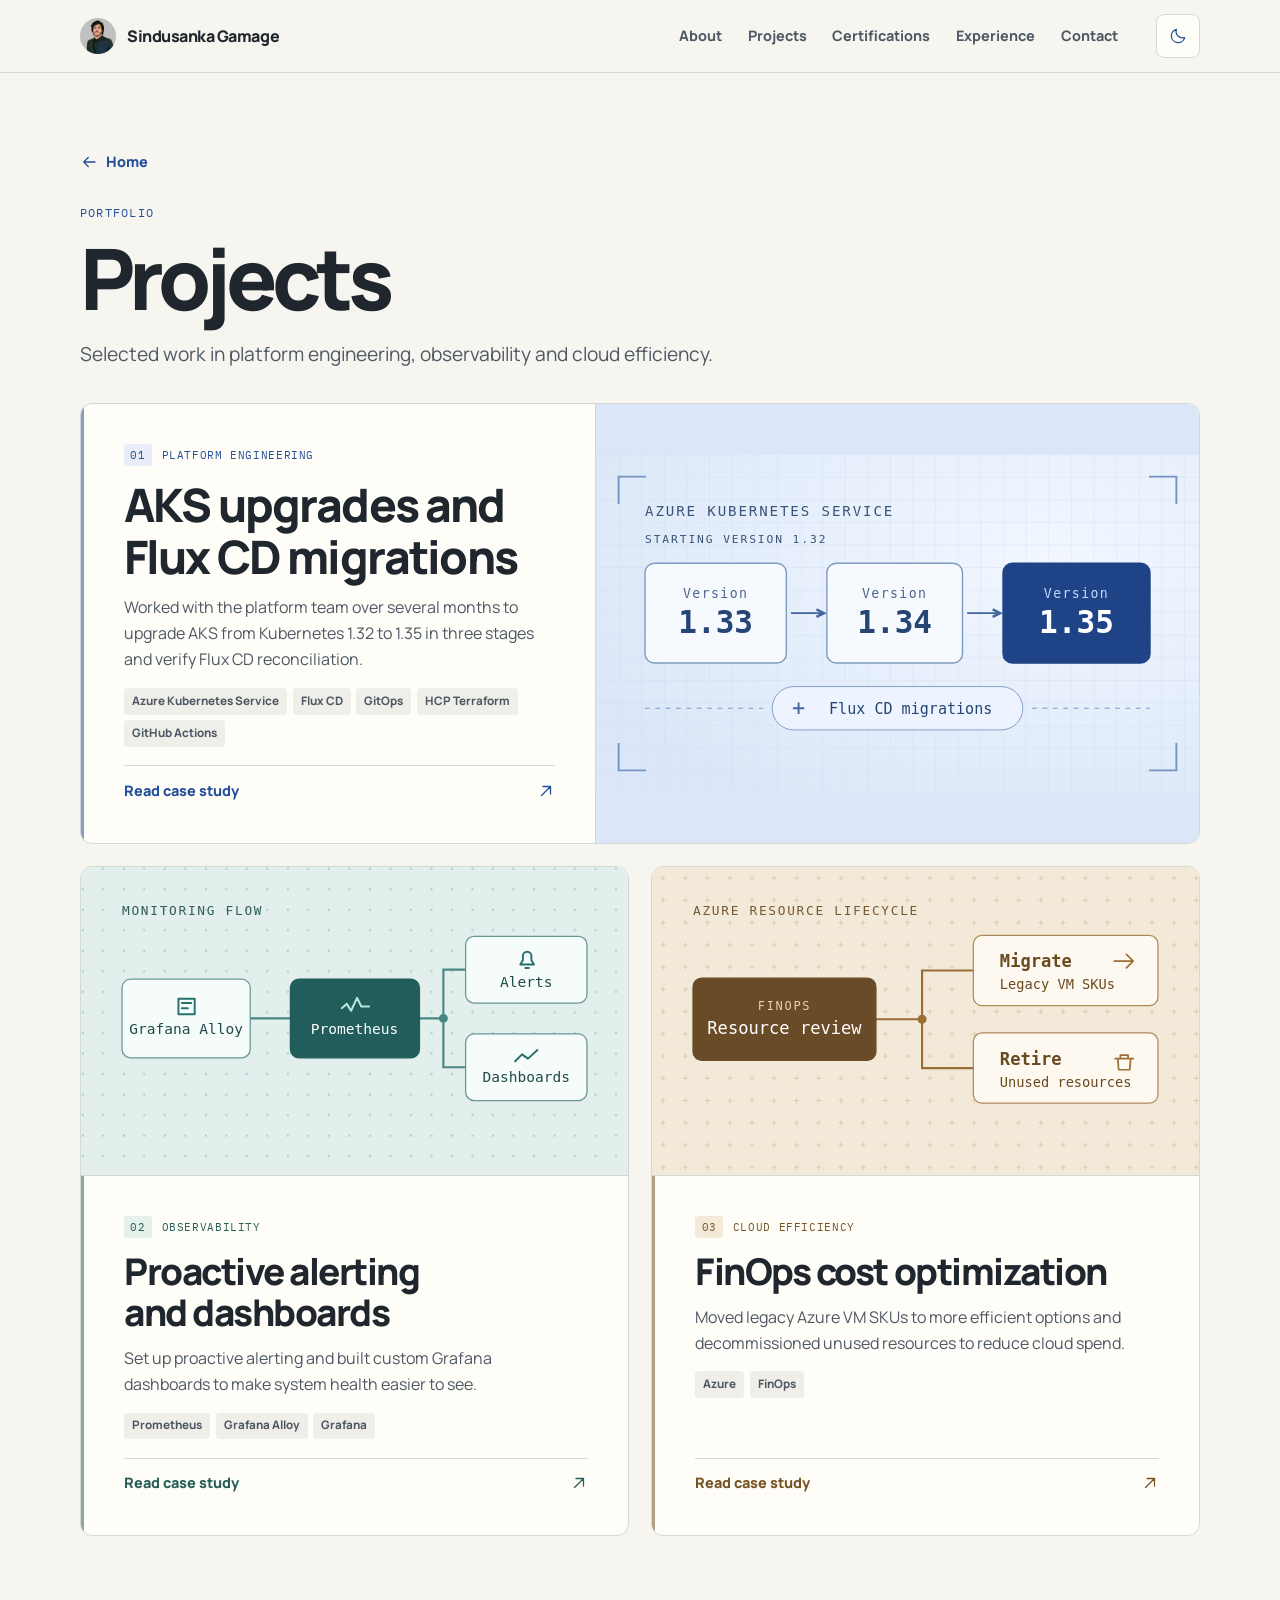
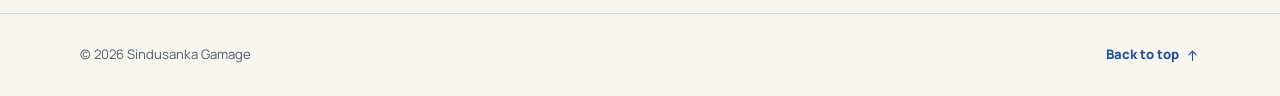
==== commit 552c604f: "Deploy portfolio from private source" ====
--- a/projects/index.html
+++ b/projects/index.html
@@ -1,6 +1,8 @@
-<!DOCTYPE html><html lang="en" id="top"><head><meta charset="utf-8"><meta name="viewport" content="width=device-width, initial-scale=1"><meta name="theme-color" content="#f7f5ef" media="not all" data-theme-override><meta name="theme-color" content="#f7f5ef" media="(prefers-color-scheme: light)" data-theme-color="light"><meta name="theme-color" content="#121821" media="(prefers-color-scheme: dark)" data-theme-color="dark"><meta name="description" content="Cloud infrastructure projects in Kubernetes, GitOps, observability and Azure cost optimization."><meta name="author" content="Sindusanka Gamage"><title>Projects | Sindusanka Gamage</title><link rel="canonical" href="https://sindusanka.live/projects/"><meta property="og:type" content="website"><meta property="og:title" content="Projects | Sindusanka Gamage"><meta property="og:description" content="Cloud infrastructure projects in Kubernetes, GitOps, observability and Azure cost optimization."><meta property="og:url" content="https://sindusanka.live/projects/"><meta property="og:image" content="https://sindusanka.live/social.png"><meta property="og:image:width" content="1200"><meta property="og:image:height" content="630"><meta property="og:image:alt" content="Sindusanka Gamage, cloud infrastructure engineer, on a blue grid background"><meta name="twitter:card" content="summary_large_image"><link rel="icon" href="/favicon.svg" type="image/svg+xml"><script>
+<!DOCTYPE html><html lang="en" id="top"><head><meta charset="utf-8"><meta name="viewport" content="width=device-width, initial-scale=1"><meta name="theme-color" content="#f7f5ef"><meta name="description" content="Cloud infrastructure projects in Kubernetes, GitOps, observability and Azure cost optimization."><meta name="author" content="Sindusanka Gamage"><title>Projects | Sindusanka Gamage</title><link rel="canonical" href="https://sindusanka.live/projects/"><meta property="og:type" content="website"><meta property="og:title" content="Projects | Sindusanka Gamage"><meta property="og:description" content="Cloud infrastructure projects in Kubernetes, GitOps, observability and Azure cost optimization."><meta property="og:url" content="https://sindusanka.live/projects/"><meta property="og:image" content="https://sindusanka.live/social.png"><meta property="og:image:width" content="1200"><meta property="og:image:height" content="630"><meta property="og:image:alt" content="Sindusanka Gamage, cloud infrastructure engineer, on a blue grid background"><meta name="twitter:card" content="summary_large_image"><link rel="icon" href="/favicon.svg" type="image/svg+xml"><script>
       try {
-        const theme = localStorage.getItem('portfolio-theme');
-        if (theme === 'light' || theme === 'dark') document.documentElement.dataset.theme = theme;
+        if (localStorage.getItem('portfolio-theme') === 'dark') {
+          document.documentElement.dataset.theme = 'dark';
+          document.querySelector('meta[name="theme-color"]').content = '#121821';
+        }
       } catch {}
-    </script><link rel="stylesheet" href="/_astro/Base.DHpYCyYN.css"></head><body><a class="skip-link" href="#main">Skip to content</a><header class="site-header"><div class="shell header-inner"><a class="brand" href="/" aria-label="Sindusanka Gamage — home"><img class="brand-mark" src="/about-portrait.webp" alt="" width="36" height="36"><span>Sindusanka Gamage</span></a><nav class="desktop-nav" aria-label="Primary"><a href="/#about">About</a><a href="/#projects">Projects</a><a href="/#certifications">Certifications</a><a href="/#experience">Experience</a><a href="/#contact">Contact</a></nav><div class="header-controls"><div class="icon-button theme-control" hidden><svg class="theme-moon" aria-hidden="true" width="18" height="18" viewBox="0 0 24 24" fill="none" stroke="currentColor" stroke-width="1.7" stroke-linecap="round" stroke-linejoin="round"><path d="M20.9 14.1A8.7 8.7 0 0 1 9.9 3.1 9 9 0 1 0 20.9 14.1Z"></path></svg><svg class="theme-sun" aria-hidden="true" width="18" height="18" viewBox="0 0 24 24" fill="none" stroke="currentColor" stroke-width="1.7" stroke-linecap="round" stroke-linejoin="round"><path d="M12 2v2m0 16v2M2 12h2m16 0h2M4.9 4.9l1.4 1.4m11.4 11.4 1.4 1.4m0-14.2-1.4 1.4M6.3 17.7l-1.4 1.4M16 12a4 4 0 1 1-8 0 4 4 0 0 1 8 0Z"></path></svg><select class="theme-select" aria-label="Theme" data-theme-select><option value="auto">Auto</option><option value="light">Light</option><option value="dark">Dark</option></select></div><details class="mobile-nav" data-mobile-menu><summary class="icon-button" aria-label="Navigation menu"><svg class="menu-open-icon" aria-hidden="true" width="18" height="18" viewBox="0 0 24 24" fill="none" stroke="currentColor" stroke-width="1.7" stroke-linecap="round" stroke-linejoin="round"><path d="M4 8h16M4 16h16"></path></svg><svg class="menu-close-icon" aria-hidden="true" width="18" height="18" viewBox="0 0 24 24" fill="none" stroke="currentColor" stroke-width="1.7" stroke-linecap="round" stroke-linejoin="round"><path d="m6 6 12 12M6 18 18 6"></path></svg></summary><nav aria-label="Primary"><a href="/#about">About</a><a href="/#projects">Projects</a><a href="/#certifications">Certifications</a><a href="/#experience">Experience</a><a href="/#contact">Contact</a></nav></details></div></div></header><script type="module">var e=document.querySelector(`[data-mobile-menu]`),t=e?.querySelector(`summary`);e?.querySelectorAll(`nav a`).forEach(n=>{n.addEventListener(`click`,()=>{e.open=!1,t?.focus({preventScroll:!0})})}),e?.addEventListener(`keydown`,n=>{n.key===`Escape`&&e.open&&(e.open=!1,t?.focus())});var n=document.querySelector(`[data-theme-select]`),r=document.documentElement,i=document.querySelector(`[data-theme-override]`);function a(e){if(e===`light`||e===`dark`){r.dataset.theme=e;let t=document.querySelector(`[data-theme-color="${e}"]`);i&&t&&(i.content=t.content,i.media=`all`)}else delete r.dataset.theme,i&&(i.media=`not all`)}n&&(n.value=r.dataset.theme??`auto`,a(n.value),n.closest(`.theme-control`)?.removeAttribute(`hidden`),n.addEventListener(`change`,()=>{let e=n.value;a(e);try{e===`auto`?localStorage.removeItem(`portfolio-theme`):localStorage.setItem(`portfolio-theme`,e)}catch{}}));</script><main id="main" tabindex="-1"><div class="shell subpage"><a class="text-link back-link" href="/#projects"><svg aria-hidden="true" width="18" height="18" viewBox="0 0 24 24" fill="none" stroke="currentColor" stroke-width="1.7" stroke-linecap="round" stroke-linejoin="round"><path d="M20 12H5m6 6-6-6 6-6"></path></svg> Home</a><div class="subpage-heading"><p class="eyebrow section-index">Portfolio</p><h1>Projects</h1><p>Selected work in platform engineering, observability and cloud efficiency.</p></div><div class="project-grid"><article class="project-card project-featured"><div class="project-content"><p class="project-meta"><span class="project-number">01</span>Platform engineering</p><h3>AKS upgrades and Flux CD migrations</h3><p class="project-summary">Worked with the platform team over several months to upgrade AKS from Kubernetes 1.32 to 1.35 in three stages and verify Flux CD reconciliation.</p><ul class="tags" aria-label="Technologies"><li>Azure Kubernetes Service</li><li>Flux CD</li><li>GitOps</li><li>HCP Terraform</li><li>GitHub Actions</li></ul><a class="project-link text-link" href="/projects/aks-upgrades-flux-migrations/" aria-label="Read case study: AKS upgrades and Flux CD migrations">Read case study <svg aria-hidden="true" width="18" height="18" viewBox="0 0 24 24" fill="none" stroke="currentColor" stroke-width="1.7" stroke-linecap="round" stroke-linejoin="round"><path d="M6 18 18 6M8 6h10v10"></path></svg></a></div><div class="project-media"><img src="/project-media/aks-upgrades-flux-migrations/aks-upgrade-sequence.svg" alt="Three AKS upgrades from 1.32 to 1.33, 1.34, and 1.35, with Flux CD on a separate track." width="640" height="360" loading="eager" decoding="async"></div></article><article class="project-card" data-tone="teal"><div class="project-content"><p class="project-meta"><span class="project-number">02</span>Observability</p><h3>Proactive alerting and dashboards</h3><p class="project-summary">Set up proactive alerting and built custom Grafana dashboards to make system health easier to see.</p><ul class="tags" aria-label="Technologies"><li>Prometheus</li><li>Grafana Alloy</li><li>Grafana</li></ul><a class="project-link text-link" href="/projects/proactive-alerting-dashboards/" aria-label="Read case study: Proactive alerting and dashboards">Read case study <svg aria-hidden="true" width="18" height="18" viewBox="0 0 24 24" fill="none" stroke="currentColor" stroke-width="1.7" stroke-linecap="round" stroke-linejoin="round"><path d="M6 18 18 6M8 6h10v10"></path></svg></a></div><div class="project-media"><img src="/project-media/proactive-alerting-dashboards/monitoring-flow.svg" alt="Monitoring flow diagram showing Grafana Alloy and Prometheus connected to alerts and Grafana dashboards." width="640" height="360" loading="lazy" decoding="async"></div></article><article class="project-card" data-tone="amber"><div class="project-content"><p class="project-meta"><span class="project-number">03</span>Cloud efficiency</p><h3>FinOps cost optimization</h3><p class="project-summary">Moved legacy Azure VM SKUs to more efficient options and decommissioned unused resources to reduce cloud spend.</p><ul class="tags" aria-label="Technologies"><li>Azure</li><li>FinOps</li></ul><a class="project-link text-link" href="/projects/finops-cost-optimization/" aria-label="Read case study: FinOps cost optimization">Read case study <svg aria-hidden="true" width="18" height="18" viewBox="0 0 24 24" fill="none" stroke="currentColor" stroke-width="1.7" stroke-linecap="round" stroke-linejoin="round"><path d="M6 18 18 6M8 6h10v10"></path></svg></a></div><div class="project-media"><img src="/project-media/finops-cost-optimization/azure-resource-lifecycle.svg" alt="Azure resource lifecycle diagram showing two paths from a resource review: migrate legacy VM SKUs and retire unused resources." width="640" height="360" loading="lazy" decoding="async"></div></article></div></div></main><footer class="site-footer"><div class="shell footer-inner"><span>© 2026 Sindusanka Gamage</span><a href="#top">Back to top <svg aria-hidden="true" width="15" height="15" viewBox="0 0 24 24" fill="none" stroke="currentColor" stroke-width="1.7" stroke-linecap="round" stroke-linejoin="round"><path d="M12 20V5m-6 6 6-6 6 6"></path></svg></a></div></footer></body></html>+    </script><link rel="stylesheet" href="/_astro/Base.BDLdyWD6.css"></head><body><a class="skip-link" href="#main">Skip to content</a><header class="site-header"><div class="shell header-inner"><a class="brand" href="/" aria-label="Sindusanka Gamage — home"><img class="brand-mark" src="/about-portrait.webp" alt="" width="36" height="36"><span>Sindusanka Gamage</span></a><nav class="desktop-nav" aria-label="Primary"><a href="/#about">About</a><a href="/#projects">Projects</a><a href="/#certifications">Certifications</a><a href="/#experience">Experience</a><a href="/#contact">Contact</a></nav><div class="header-controls"><button type="button" class="icon-button theme-control" aria-label="Switch to dark mode" data-theme-toggle hidden><svg class="theme-moon" aria-hidden="true" width="18" height="18" viewBox="0 0 24 24" fill="none" stroke="currentColor" stroke-width="1.7" stroke-linecap="round" stroke-linejoin="round"><path d="M20.9 14.1A8.7 8.7 0 0 1 9.9 3.1 9 9 0 1 0 20.9 14.1Z"></path></svg><svg class="theme-sun" aria-hidden="true" width="18" height="18" viewBox="0 0 24 24" fill="none" stroke="currentColor" stroke-width="1.7" stroke-linecap="round" stroke-linejoin="round"><path d="M12 2v2m0 16v2M2 12h2m16 0h2M4.9 4.9l1.4 1.4m11.4 11.4 1.4 1.4m0-14.2-1.4 1.4M6.3 17.7l-1.4 1.4M16 12a4 4 0 1 1-8 0 4 4 0 0 1 8 0Z"></path></svg></button><details class="mobile-nav" data-mobile-menu><summary class="icon-button" aria-label="Navigation menu"><svg class="menu-open-icon" aria-hidden="true" width="18" height="18" viewBox="0 0 24 24" fill="none" stroke="currentColor" stroke-width="1.7" stroke-linecap="round" stroke-linejoin="round"><path d="M4 8h16M4 16h16"></path></svg><svg class="menu-close-icon" aria-hidden="true" width="18" height="18" viewBox="0 0 24 24" fill="none" stroke="currentColor" stroke-width="1.7" stroke-linecap="round" stroke-linejoin="round"><path d="m6 6 12 12M6 18 18 6"></path></svg></summary><nav aria-label="Primary"><a href="/#about">About</a><a href="/#projects">Projects</a><a href="/#certifications">Certifications</a><a href="/#experience">Experience</a><a href="/#contact">Contact</a></nav></details></div></div></header><script type="module">var e=document.querySelector(`[data-mobile-menu]`),t=e?.querySelector(`summary`);e?.querySelectorAll(`nav a`).forEach(n=>{n.addEventListener(`click`,()=>{e.open=!1,t?.focus({preventScroll:!0})})}),e?.addEventListener(`keydown`,n=>{n.key===`Escape`&&e.open&&(e.open=!1,t?.focus())});var n=document.querySelector(`[data-theme-toggle]`),r=document.documentElement,i=document.querySelector(`meta[name="theme-color"]`);if(n){let e=()=>{let e=r.dataset.theme===`dark`?`light`:`dark`;n.setAttribute(`aria-label`,`Switch to ${e} mode`)};e(),n.hidden=!1,n.addEventListener(`click`,()=>{let t=r.dataset.theme===`dark`?`light`:`dark`;r.dataset.theme=t,i&&(i.content=t===`dark`?`#121821`:`#f7f5ef`),e();try{localStorage.setItem(`portfolio-theme`,t)}catch{}})}</script><main id="main" tabindex="-1"><div class="shell subpage"><a class="text-link back-link" href="/#projects"><svg aria-hidden="true" width="18" height="18" viewBox="0 0 24 24" fill="none" stroke="currentColor" stroke-width="1.7" stroke-linecap="round" stroke-linejoin="round"><path d="M20 12H5m6 6-6-6 6-6"></path></svg> Home</a><div class="subpage-heading"><p class="eyebrow section-index">Portfolio</p><h1>Projects</h1><p>Selected work in platform engineering, observability and cloud efficiency.</p></div><div class="project-grid"><article class="project-card project-featured"><div class="project-content"><p class="project-meta"><span class="project-number">01</span>Platform engineering</p><h3>AKS upgrades and Flux CD migrations</h3><p class="project-summary">Worked with the platform team over several months to upgrade AKS from Kubernetes 1.32 to 1.35 in three stages and verify Flux CD reconciliation.</p><ul class="tags" aria-label="Technologies"><li>Azure Kubernetes Service</li><li>Flux CD</li><li>GitOps</li><li>HCP Terraform</li><li>GitHub Actions</li></ul><a class="project-link text-link" href="/projects/aks-upgrades-flux-migrations/" aria-label="Read case study: AKS upgrades and Flux CD migrations">Read case study <svg aria-hidden="true" width="18" height="18" viewBox="0 0 24 24" fill="none" stroke="currentColor" stroke-width="1.7" stroke-linecap="round" stroke-linejoin="round"><path d="M6 18 18 6M8 6h10v10"></path></svg></a></div><div class="project-media"><img src="/project-media/aks-upgrades-flux-migrations/aks-upgrade-sequence.svg" alt="Three AKS upgrades from 1.32 to 1.33, 1.34, and 1.35, with Flux CD on a separate track." width="640" height="360" loading="eager" decoding="async"></div></article><article class="project-card" data-tone="teal"><div class="project-content"><p class="project-meta"><span class="project-number">02</span>Observability</p><h3>Proactive alerting and dashboards</h3><p class="project-summary">Set up proactive alerting and built custom Grafana dashboards to make system health easier to see.</p><ul class="tags" aria-label="Technologies"><li>Prometheus</li><li>Grafana Alloy</li><li>Grafana</li></ul><a class="project-link text-link" href="/projects/proactive-alerting-dashboards/" aria-label="Read case study: Proactive alerting and dashboards">Read case study <svg aria-hidden="true" width="18" height="18" viewBox="0 0 24 24" fill="none" stroke="currentColor" stroke-width="1.7" stroke-linecap="round" stroke-linejoin="round"><path d="M6 18 18 6M8 6h10v10"></path></svg></a></div><div class="project-media"><img src="/project-media/proactive-alerting-dashboards/monitoring-flow.svg" alt="Monitoring flow diagram showing Grafana Alloy and Prometheus connected to alerts and Grafana dashboards." width="640" height="360" loading="lazy" decoding="async"></div></article><article class="project-card" data-tone="amber"><div class="project-content"><p class="project-meta"><span class="project-number">03</span>Cloud efficiency</p><h3>FinOps cost optimization</h3><p class="project-summary">Moved legacy Azure VM SKUs to more efficient options and decommissioned unused resources to reduce cloud spend.</p><ul class="tags" aria-label="Technologies"><li>Azure</li><li>FinOps</li></ul><a class="project-link text-link" href="/projects/finops-cost-optimization/" aria-label="Read case study: FinOps cost optimization">Read case study <svg aria-hidden="true" width="18" height="18" viewBox="0 0 24 24" fill="none" stroke="currentColor" stroke-width="1.7" stroke-linecap="round" stroke-linejoin="round"><path d="M6 18 18 6M8 6h10v10"></path></svg></a></div><div class="project-media"><img src="/project-media/finops-cost-optimization/azure-resource-lifecycle.svg" alt="Azure resource lifecycle diagram showing two paths from a resource review: migrate legacy VM SKUs and retire unused resources." width="640" height="360" loading="lazy" decoding="async"></div></article></div></div></main><footer class="site-footer"><div class="shell footer-inner"><span>© 2026 Sindusanka Gamage</span><a href="#top">Back to top <svg aria-hidden="true" width="15" height="15" viewBox="0 0 24 24" fill="none" stroke="currentColor" stroke-width="1.7" stroke-linecap="round" stroke-linejoin="round"><path d="M12 20V5m-6 6 6-6 6 6"></path></svg></a></div></footer></body></html>
--- a/_astro/Base.BDLdyWD6.css
+++ b/_astro/Base.BDLdyWD6.css
@@ -0,0 +1 @@
+@font-face{font-family:IBM Plex Mono;font-style:normal;font-display:swap;font-weight:400;src:url(/_astro/ibm-plex-mono-latin-400-normal.DMJ8VG8y.woff2)format("woff2"),url(/_astro/ibm-plex-mono-latin-400-normal.CvHOgSBP.woff)format("woff")}@layer properties{@supports (((-webkit-hyphens:none)) and (not (margin-trim:block))) or ((-moz-orient:inline) and (not (color:rgb(from red r g b)))){*,:before,:after,::backdrop{--tw-rotate-x:initial;--tw-rotate-y:initial;--tw-rotate-z:initial;--tw-skew-x:initial;--tw-skew-y:initial;--tw-border-style:solid;--tw-ease:initial}}}@layer theme{:root,:host{--ease-out:cubic-bezier(0, 0, .2, 1)}}@layer utilities{.\!visible{visibility:visible!important}.visible{visibility:visible}.sr-only{clip-path:inset(50%);white-space:nowrap;border-width:0;width:1px;height:1px;margin:-1px;padding:0;position:absolute;overflow:hidden}.static{position:static}.block{display:block}.flex{display:flex}.grid{display:grid}.hidden{display:none}.transform{transform:var(--tw-rotate-x, ) var(--tw-rotate-y, ) var(--tw-rotate-z, ) var(--tw-skew-x, ) var(--tw-skew-y, )}.resize{resize:both}.flex-wrap{flex-wrap:wrap}.border{border-style:var(--tw-border-style);border-width:1px}.ease-out{--tw-ease:var(--ease-out);transition-timing-function:var(--ease-out)}}@font-face{font-family:Manrope Variable;src:url(/_astro/manrope-latin-wght-normal.DHIcAJRg.woff2)format("woff2");font-display:swap;font-style:normal;font-weight:200 800}:root{color-scheme:light;--canvas:light-dark(#f7f5ef,#121821);--surface:light-dark(#fffdf8,#1a2330);--surface-soft:light-dark(#efeee8,#1f2b3a);--ink:light-dark(#20262d,#edf2f9);--muted:light-dark(#4d5864,#b2c0d1);--quiet:light-dark(#515f6e,#a5b6ca);--border:light-dark(#d6d8d6,#344459);--strong-border:light-dark(#a8b1bd,#61748c);--accent:light-dark(#234f9b,#a3c4ff);--accent-soft:light-dark(#e8edf8,#283a57);--button-bg:light-dark(#234f9b,#a3c4ff);--button-text:light-dark(#fff,#142644);--focus:light-dark(#164eab,#b7d2ff);--shadow:light-dark(#18294216,#0004);--mono:"IBM Plex Mono", ui-monospace, monospace;--body-font:"Manrope Variable", system-ui, sans-serif;--shell:1120px;--gutter:clamp(1.125rem, 5vw, 4rem);scroll-behavior:smooth;scroll-padding-top:5.5rem}:root[data-theme=dark]{color-scheme:dark}*,:before,:after{box-sizing:border-box}body{background:var(--canvas);color:var(--ink);font:400 1rem/1.65 var(--body-font);margin:0}h1,h2,h3,p,figure,pre,dl,dd{margin:0}h1,h2,h3{letter-spacing:-.04em;line-height:1.12}a{color:inherit}img{max-width:100%;height:auto;display:block}button{font:inherit}[hidden]{display:none!important}:focus-visible{outline:3px solid var(--focus);outline-offset:4px}::selection{background:var(--accent);color:var(--button-text)}.shell{width:min(calc(100% - var(--gutter) * 2), var(--shell));margin-inline:auto}.skip-link{z-index:10;top:.75rem;left:var(--gutter);background:var(--surface);color:var(--accent);border:1px solid var(--strong-border);border-radius:7px;padding:.6rem .9rem;position:fixed;transform:translateY(-180%)}.skip-link:focus{transform:none}#main:focus{outline:none}.site-header{z-index:5;border-bottom:1px solid var(--border);background:var(--canvas);position:sticky;inset-block-start:0}.header-inner{align-items:center;gap:clamp(1.25rem,3vw,2.5rem);min-height:72px;display:flex}.brand{letter-spacing:-.03em;flex:none;align-items:center;gap:.7rem;font-weight:800;text-decoration:none;display:inline-flex}.brand-mark{object-fit:cover;object-position:center 22%;border-radius:50%;width:36px;height:36px}.desktop-nav{align-items:center;gap:clamp(.75rem,2vw,1.65rem);margin-left:auto;display:flex}.desktop-nav a,.mobile-nav nav a{color:var(--muted);font-size:.9rem;font-weight:750;text-decoration:none}.desktop-nav a{padding-block:.6rem}.desktop-nav a:hover,.mobile-nav nav a:hover{color:var(--accent);text-underline-offset:.3em;text-decoration:underline}.header-controls{align-items:center;gap:.45rem;display:flex}.theme-control .theme-sun,:root[data-theme=dark] .theme-moon{display:none}:root[data-theme=dark] .theme-sun{display:block}.icon-button{border:1px solid var(--border);background:var(--surface);width:44px;height:44px;color:var(--accent);cursor:pointer;border-radius:8px;flex:none;place-items:center;padding:0;text-decoration:none;transition:background-color .16s,border-color .16s;display:inline-grid}.icon-button:hover{border-color:var(--strong-border);background:var(--accent-soft)}.mobile-nav,.mobile-nav .menu-close-icon,.mobile-nav[open] .menu-open-icon{display:none}.mobile-nav[open] .menu-close-icon{display:block}.mobile-nav summary{list-style:none}.mobile-nav summary::-webkit-details-marker{display:none}.hero{grid-template-columns:minmax(0,1.13fr) minmax(0,1fr);align-items:center;gap:clamp(1.75rem,6vw,5rem);padding-block:clamp(4rem,6.7vw,6.15rem);display:grid}.eyebrow{font:400 .73rem/1.5 var(--mono);letter-spacing:.105em;text-transform:uppercase}.hero-eyebrow{color:var(--accent);align-items:center;gap:.6rem;margin-bottom:1.4rem;display:flex}.hero-eyebrow span{border:1px solid var(--accent);width:8px;height:8px;box-shadow:0 0 0 3px var(--accent-soft);border-radius:50%}.hero h1{letter-spacing:-.075em;font-size:clamp(3.25rem,6.3vw,5.75rem);font-weight:800;line-height:.98}.hero h1 span{color:var(--muted);letter-spacing:-.045em;margin-bottom:.65rem;font-size:clamp(1.25rem,2.5vw,1.75rem);font-weight:650;display:block}.hero h1 em{color:var(--accent);font-style:normal;display:block}.hero-description{max-width:34ch;color:var(--muted);margin-top:1.45rem;font-size:clamp(1.05rem,1.7vw,1.2rem);line-height:1.58}.hero-actions{gap:.65rem;margin-top:1.6rem}.button{border:1px solid #0000;border-radius:8px;justify-content:center;align-items:center;gap:.65rem;min-height:46px;padding:.62rem 1.05rem;font-size:.9rem;font-weight:800;text-decoration:none;transition:background-color .16s,border-color .16s,box-shadow .16s;display:inline-flex}.primary-button{background:var(--button-bg);color:var(--button-text)}.primary-button:hover{box-shadow:0 4px 12px var(--shadow);background:light-dark(#193c7a,#c2d8ff)}.secondary-button{border-color:var(--strong-border);background:var(--surface);color:var(--ink)}.secondary-button:hover{background:var(--accent-soft);border-color:var(--accent)}.location{color:var(--quiet);align-items:center;gap:.4rem;margin-top:1.3rem;font-size:.83rem;font-weight:700;display:flex}.page-section{border-top:1px solid var(--border);padding-block:clamp(2.5rem,6vw,4.5rem)}.section-heading{justify-content:space-between;align-items:end;gap:1rem;margin-bottom:clamp(1.15rem,3vw,2rem);display:flex}.section-index{color:var(--accent);margin-bottom:.55rem}.section-heading h2,.contact-panel h2{font-size:clamp(2.15rem,4.3vw,3.45rem);font-weight:800}.text-link{color:var(--accent);align-items:center;gap:.5rem;font-size:.9rem;font-weight:800;text-decoration:none;display:inline-flex}.text-link:hover{text-underline-offset:.27em;text-decoration:underline}.text-link svg{flex:none}.section-link{flex:none;padding-block:.4rem}.project-grid{grid-template-columns:repeat(2,minmax(0,1fr));gap:clamp(.85rem,2vw,1.4rem);display:grid}.project-card{--project-ink:var(--accent);--project-tint:var(--accent-soft);--diagram-surface:#dbe7f8;border:1px solid var(--border);background:var(--surface);border-radius:12px;flex-direction:column;transition:border-color .16s;display:flex;position:relative;overflow:hidden}.project-card[data-tone=teal]{--project-ink:light-dark(#285e58,#aadbd0);--project-tint:light-dark(#e5f0eb,#203c39);--diagram-surface:#e2efec}.project-card[data-tone=amber]{--project-ink:light-dark(#765323,#edcc9d);--project-tint:light-dark(#f4ead9,#3f3225);--diagram-surface:#f2e9d9}.project-card:has(.project-link):is(:hover,:focus-within){border-color:var(--project-ink)}.project-featured{grid-column:1/-1;grid-template-columns:minmax(0,.85fr) minmax(0,1fr);display:grid}.project-content{border-inline-start:3px solid var(--project-ink);flex-direction:column;flex:1;align-items:start;padding:clamp(1.15rem,3.15vw,2.5rem);display:flex}@supports (color:color-mix(in lab, red, red)){.project-content{border-inline-start:3px solid color-mix(in srgb, var(--project-ink) 55%, var(--surface))}}.project-meta{color:var(--project-ink);font:400 .71rem/1.35 var(--mono);letter-spacing:.055em;text-transform:uppercase;align-items:center;gap:.6rem;margin-bottom:.85rem;display:flex}.project-number{background:var(--project-tint);border-radius:3px;padding:.2rem .4rem}.project-card h3{text-wrap:balance;max-width:23ch;font-size:clamp(1.5rem,3vw,2.3rem);font-weight:800}.project-featured h3{font-size:clamp(1.85rem,3.6vw,2.9rem)}.project-summary{max-width:44ch;color:var(--muted);margin-top:.7rem}.tags{flex-wrap:wrap;gap:.35rem;margin:.95rem 0 1.15rem;padding:0;list-style:none;display:flex}.tags li{background:var(--surface-soft);color:var(--muted);border-radius:4px;padding:.23rem .5rem;font-size:.73rem;font-weight:750}.project-link,.project-role{border-top:1px solid var(--border);align-self:stretch;margin-top:auto;padding-top:.8rem}.project-link{color:var(--project-ink);justify-content:space-between}.project-link:after{content:"";position:absolute;inset:0}.project-link:focus-visible{outline:none}.project-card:has(.project-link:focus-visible){outline:3px solid var(--focus);outline-offset:4px}.project-role{color:var(--quiet);font-size:.88rem}.project-media{border-block-end:1px solid var(--border);background:var(--diagram-surface);order:-1;align-items:center;display:grid}.project-media img{width:100%}.project-featured .project-media{border-block-end:0;border-inline-start:1px solid var(--border);order:0}.credential-list{grid-template-columns:repeat(2,minmax(0,1fr));gap:.7rem;margin:0;padding:0;list-style:none;display:grid}.credential{border:1px solid var(--border);background:var(--surface);border-radius:8px;grid-template-columns:52px minmax(0,1fr) auto;align-items:center;gap:clamp(.7rem,1.6vw,1rem);padding:.85rem 1rem;display:grid}.credential:focus-within{border-color:var(--strong-border)}.credential-mark{aspect-ratio:1;background:var(--accent-soft);width:52px;color:var(--accent);font:400 .74rem var(--mono);border-radius:5px;place-items:center;display:grid}.credential-issuer{color:var(--quiet);margin-bottom:.2rem;font-size:.77rem;font-weight:750}.credential h3{letter-spacing:-.02em;font-size:1.02rem;line-height:1.32}.credential-link{background:0 0}.timeline{--date-width:clamp(9.2rem, 20vw, 15rem);margin:0;padding:0;list-style:none;display:grid}.timeline-entry{grid-template-columns:var(--date-width) 1fr;gap:1.7rem;padding-bottom:2rem;display:grid;position:relative}.timeline-entry:last-child{padding-bottom:0}.timeline-entry:before{left:var(--date-width);content:"";background:var(--strong-border);width:1px;position:absolute;top:.7rem;bottom:-.7rem}.timeline-entry:last-child:before{display:none}.timeline-entry:after{left:calc(var(--date-width) - 5px);content:"";border:2px solid var(--accent);background:var(--canvas);border-radius:50%;width:11px;height:11px;position:absolute;top:.37rem}.timeline-entry:first-child:after{background:var(--accent);box-shadow:0 0 0 4px var(--accent-soft)}.job-date{color:var(--accent);font:400 .77rem/1.5 var(--mono);align-content:start;gap:.25rem;padding-top:.15rem;padding-right:.8rem;display:grid}.job-date span+span{color:var(--quiet);font:700 .8rem/1.5 var(--body-font)}.job-detail{border-bottom:1px solid var(--border);padding:0 .5rem 1.35rem 0}.timeline-entry:last-child .job-detail{border:0;padding-bottom:0}.job-detail h3{font-size:clamp(1.3rem,2.4vw,1.8rem);font-weight:800}.job-employer{color:var(--accent);margin-top:.35rem;font-size:.93rem;font-weight:800}.job-employer span,.job-team{color:var(--muted);font-weight:700}.job-team{font-size:.88rem}.job-detail ul{color:var(--muted);gap:.25rem;margin:.65rem 0 0;padding-left:1.1rem;display:grid}.job-detail li::marker{color:var(--accent)}.about-grid{grid-template-columns:minmax(0,38rem) auto;justify-content:start;align-items:center;gap:clamp(1.25rem,5vw,4rem);display:grid}.bio{max-width:62ch;color:var(--muted);font-size:1.07rem}.about-portrait{border:1px solid var(--border);border-radius:12px;width:9.25rem}.education ul{margin:0;padding:0;list-style:none}.education li{border-top:1px solid var(--border);justify-content:space-between;gap:.5rem 1.5rem;padding-block:.9rem;display:flex}.education li p{color:var(--muted);font-size:.87rem}.education-date{font-family:var(--mono);flex:none}.contact-panel{border:1px solid var(--border);background:var(--accent-soft);border-radius:14px;justify-content:space-between;align-items:center;gap:1.5rem;padding:clamp(1.35rem,5.2vw,3.6rem);display:flex}.contact-description{color:var(--muted);margin-top:.65rem}.contact-actions{flex-direction:column;flex:none;align-items:stretch;gap:.6rem;display:flex}.contact-actions .button{overflow-wrap:anywhere}.site-footer{border-top:1px solid var(--border)}.footer-inner{color:var(--quiet);justify-content:space-between;align-items:center;gap:1rem;padding-block:1.2rem;font-size:.82rem;display:flex}.footer-inner a{min-height:44px;color:var(--accent);align-items:center;gap:.35rem;font-weight:800;text-decoration:none;display:inline-flex}.footer-inner a:hover{text-decoration:underline}.subpage{padding-block:clamp(2.5rem,6vw,5.5rem)}.subpage-heading{max-width:48rem;margin-block:1.65rem 2rem}.subpage-heading h1{letter-spacing:-.065em;font-size:clamp(2.6rem,6.7vw,5.3rem);font-weight:800}.subpage-heading>p:last-child{max-width:55ch;color:var(--muted);margin-top:.85rem;font-size:clamp(1rem,1.7vw,1.2rem)}.case-study{max-width:820px}.case-facts{flex-wrap:wrap;gap:.8rem 2rem;margin-bottom:1.3rem;display:flex}.case-facts dt{color:var(--accent);font:400 .73rem/1.55 var(--mono);letter-spacing:.06em;text-transform:uppercase}.case-facts dd{color:var(--muted);font-weight:700}.case-diagram img{border:1px solid var(--border);border-radius:12px;width:100%}.case-body{gap:1.5rem;margin-top:2.25rem;display:grid}.case-body h2{margin-bottom:.35rem;font-size:clamp(1.35rem,2.8vw,1.85rem)}.case-body p,.case-steps{max-width:66ch;color:var(--muted);font-size:1.06rem}.case-steps{gap:.75rem;padding-inline-start:1.5rem;list-style:decimal;display:grid}.case-next{margin-top:2rem}.error-page{min-height:57vh}@media (width<=800px){:root{scroll-padding-top:1rem}.site-header{position:relative}.header-inner{justify-content:space-between;gap:.5rem;min-height:64px}.desktop-nav{display:none}.header-controls:has(>[hidden]){display:flex}.mobile-nav{display:block}.mobile-nav nav{top:100%;left:var(--gutter);right:var(--gutter);border:1px solid var(--strong-border);background:var(--surface);box-shadow:0 12px 24px var(--shadow);border-radius:0 0 10px 10px;padding:.4rem;display:grid;position:absolute}.mobile-nav nav a{min-height:44px;padding:.55rem .75rem}.mobile-nav nav a+a{border-top:1px solid var(--border)}.hero{grid-template-columns:1fr 1fr;gap:clamp(1rem,4vw,2rem)}.hero h1{font-size:clamp(2.8rem,7vw,4.2rem)}.section-heading h2,.contact-panel h2{font-size:clamp(2.1rem,5.4vw,3rem)}}@media (width<=620px){.hero{grid-template-columns:1fr;gap:1.9rem;padding-block:2.75rem 2.5rem}.hero-eyebrow{margin-bottom:1.1rem}.hero h1{font-size:clamp(2.8rem,11.8vw,4.5rem)}.hero-description{margin-top:1.15rem}.hero-actions{margin-top:1.25rem}.location{margin-top:.95rem}.section-heading{flex-direction:column;align-items:start;gap:.4rem}.project-grid,.project-featured,.credential-list,.about-grid{grid-template-columns:1fr}.about-portrait{width:7rem}.project-featured .project-media{border-block-end:1px solid var(--border);border-inline-start:0;order:-1}.project-card h3{text-wrap:initial;max-width:none}.timeline-entry{grid-template-columns:1fr;gap:.5rem;padding:0 0 1.6rem 1.3rem}.timeline-entry:before{left:4px}.timeline-entry:after{left:-1px}.job-date{flex-wrap:wrap;gap:.1rem .55rem;display:flex}.education li{flex-direction:column}.contact-panel{flex-direction:column;align-items:stretch;gap:1.05rem}.contact-actions{align-items:start}}@media (width<=360px){.brand{gap:.3rem;font-size:.8rem}.brand-mark{width:30px;height:30px}.header-controls{gap:.25rem}.credential{grid-template-columns:44px minmax(0,1fr) auto;gap:.55rem;padding-inline:.65rem}.credential-mark{width:44px}}@media (prefers-reduced-motion:reduce){:root{scroll-behavior:auto}*,:before,:after{transition:none!important;animation:none!important}}@property --tw-rotate-x{syntax:"*";inherits:false}@property --tw-rotate-y{syntax:"*";inherits:false}@property --tw-rotate-z{syntax:"*";inherits:false}@property --tw-skew-x{syntax:"*";inherits:false}@property --tw-skew-y{syntax:"*";inherits:false}@property --tw-border-style{syntax:"*";inherits:false;initial-value:solid}@property --tw-ease{syntax:"*";inherits:false}
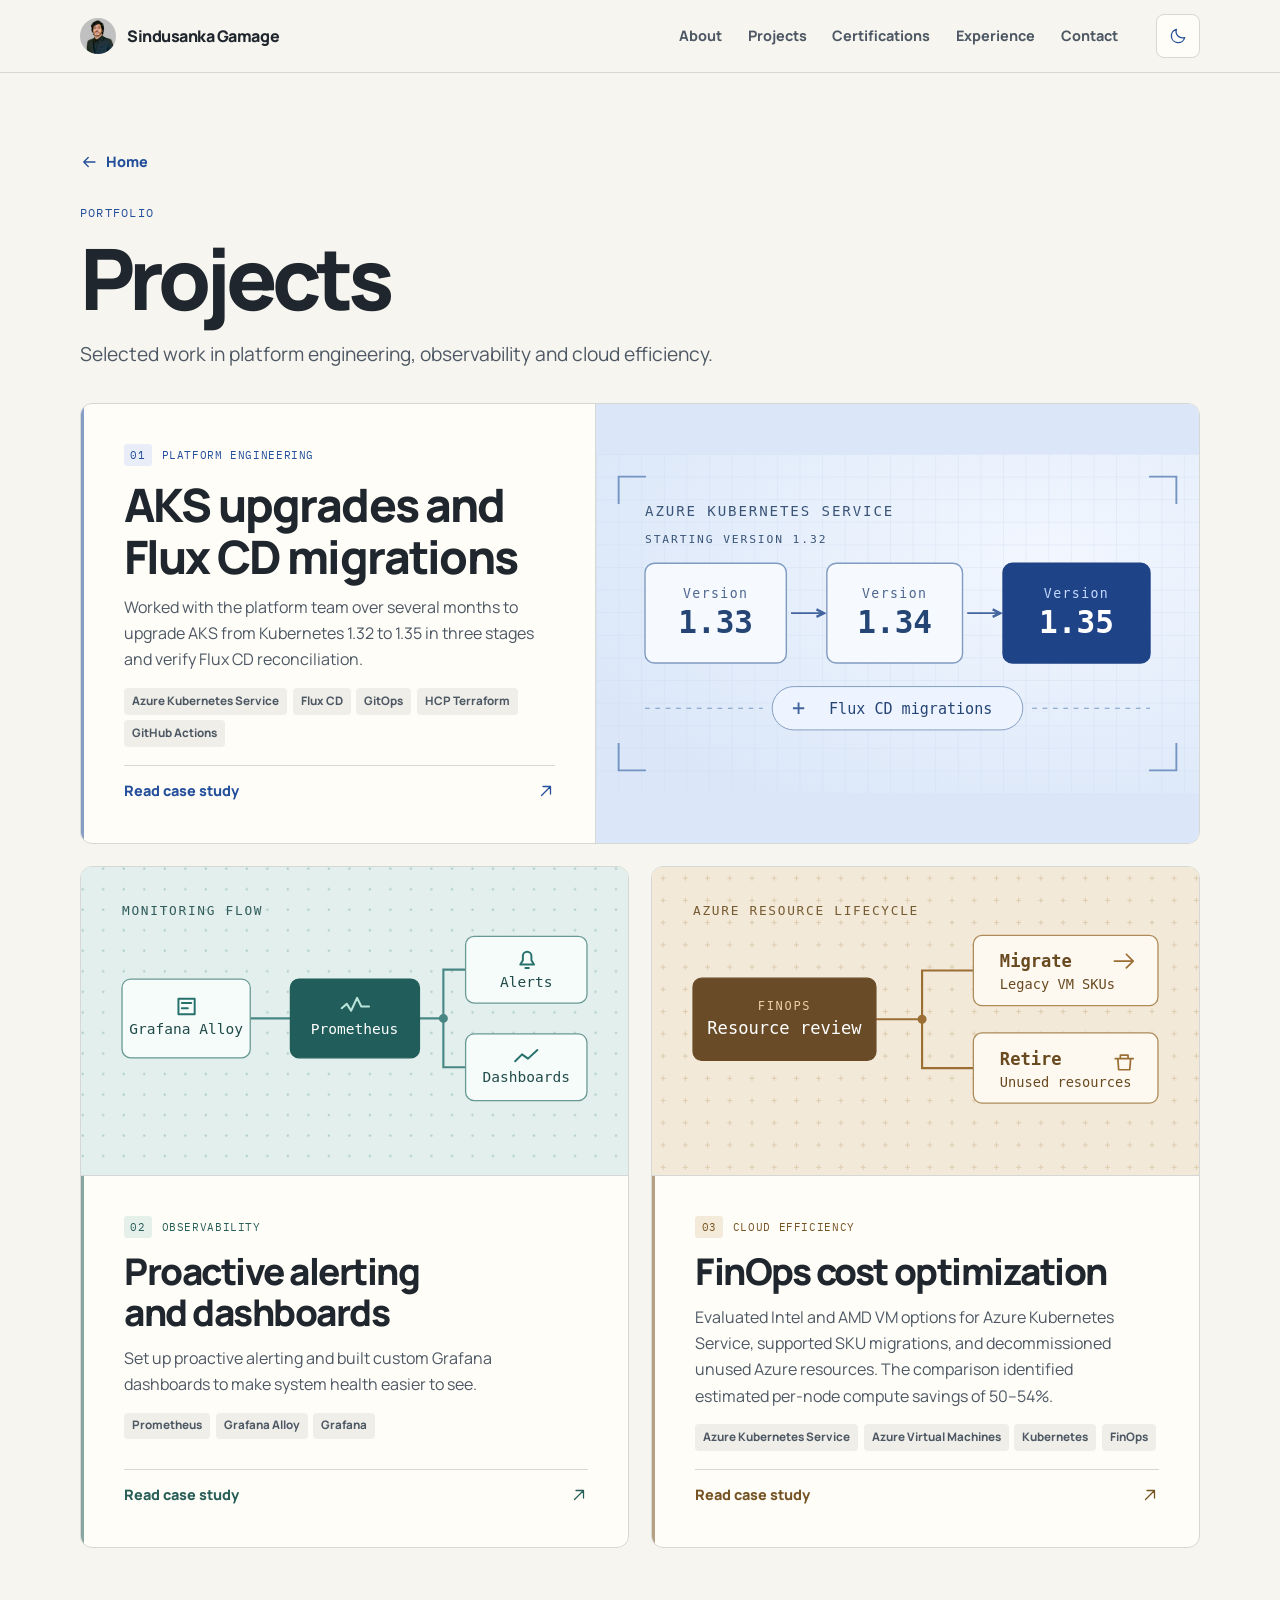
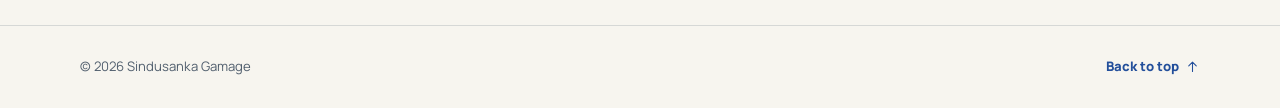
==== commit 60e50d02: "Deploy portfolio from private source" ====
--- a/projects/index.html
+++ b/projects/index.html
@@ -5,4 +5,4 @@
           document.querySelector('meta[name="theme-color"]').content = '#121821';
         }
       } catch {}
-    </script><link rel="stylesheet" href="/_astro/Base.BDLdyWD6.css"></head><body><a class="skip-link" href="#main">Skip to content</a><header class="site-header"><div class="shell header-inner"><a class="brand" href="/" aria-label="Sindusanka Gamage — home"><img class="brand-mark" src="/about-portrait.webp" alt="" width="36" height="36"><span>Sindusanka Gamage</span></a><nav class="desktop-nav" aria-label="Primary"><a href="/#about">About</a><a href="/#projects">Projects</a><a href="/#certifications">Certifications</a><a href="/#experience">Experience</a><a href="/#contact">Contact</a></nav><div class="header-controls"><button type="button" class="icon-button theme-control" aria-label="Switch to dark mode" data-theme-toggle hidden><svg class="theme-moon" aria-hidden="true" width="18" height="18" viewBox="0 0 24 24" fill="none" stroke="currentColor" stroke-width="1.7" stroke-linecap="round" stroke-linejoin="round"><path d="M20.9 14.1A8.7 8.7 0 0 1 9.9 3.1 9 9 0 1 0 20.9 14.1Z"></path></svg><svg class="theme-sun" aria-hidden="true" width="18" height="18" viewBox="0 0 24 24" fill="none" stroke="currentColor" stroke-width="1.7" stroke-linecap="round" stroke-linejoin="round"><path d="M12 2v2m0 16v2M2 12h2m16 0h2M4.9 4.9l1.4 1.4m11.4 11.4 1.4 1.4m0-14.2-1.4 1.4M6.3 17.7l-1.4 1.4M16 12a4 4 0 1 1-8 0 4 4 0 0 1 8 0Z"></path></svg></button><details class="mobile-nav" data-mobile-menu><summary class="icon-button" aria-label="Navigation menu"><svg class="menu-open-icon" aria-hidden="true" width="18" height="18" viewBox="0 0 24 24" fill="none" stroke="currentColor" stroke-width="1.7" stroke-linecap="round" stroke-linejoin="round"><path d="M4 8h16M4 16h16"></path></svg><svg class="menu-close-icon" aria-hidden="true" width="18" height="18" viewBox="0 0 24 24" fill="none" stroke="currentColor" stroke-width="1.7" stroke-linecap="round" stroke-linejoin="round"><path d="m6 6 12 12M6 18 18 6"></path></svg></summary><nav aria-label="Primary"><a href="/#about">About</a><a href="/#projects">Projects</a><a href="/#certifications">Certifications</a><a href="/#experience">Experience</a><a href="/#contact">Contact</a></nav></details></div></div></header><script type="module">var e=document.querySelector(`[data-mobile-menu]`),t=e?.querySelector(`summary`);e?.querySelectorAll(`nav a`).forEach(n=>{n.addEventListener(`click`,()=>{e.open=!1,t?.focus({preventScroll:!0})})}),e?.addEventListener(`keydown`,n=>{n.key===`Escape`&&e.open&&(e.open=!1,t?.focus())});var n=document.querySelector(`[data-theme-toggle]`),r=document.documentElement,i=document.querySelector(`meta[name="theme-color"]`);if(n){let e=()=>{let e=r.dataset.theme===`dark`?`light`:`dark`;n.setAttribute(`aria-label`,`Switch to ${e} mode`)};e(),n.hidden=!1,n.addEventListener(`click`,()=>{let t=r.dataset.theme===`dark`?`light`:`dark`;r.dataset.theme=t,i&&(i.content=t===`dark`?`#121821`:`#f7f5ef`),e();try{localStorage.setItem(`portfolio-theme`,t)}catch{}})}</script><main id="main" tabindex="-1"><div class="shell subpage"><a class="text-link back-link" href="/#projects"><svg aria-hidden="true" width="18" height="18" viewBox="0 0 24 24" fill="none" stroke="currentColor" stroke-width="1.7" stroke-linecap="round" stroke-linejoin="round"><path d="M20 12H5m6 6-6-6 6-6"></path></svg> Home</a><div class="subpage-heading"><p class="eyebrow section-index">Portfolio</p><h1>Projects</h1><p>Selected work in platform engineering, observability and cloud efficiency.</p></div><div class="project-grid"><article class="project-card project-featured"><div class="project-content"><p class="project-meta"><span class="project-number">01</span>Platform engineering</p><h3>AKS upgrades and Flux CD migrations</h3><p class="project-summary">Worked with the platform team over several months to upgrade AKS from Kubernetes 1.32 to 1.35 in three stages and verify Flux CD reconciliation.</p><ul class="tags" aria-label="Technologies"><li>Azure Kubernetes Service</li><li>Flux CD</li><li>GitOps</li><li>HCP Terraform</li><li>GitHub Actions</li></ul><a class="project-link text-link" href="/projects/aks-upgrades-flux-migrations/" aria-label="Read case study: AKS upgrades and Flux CD migrations">Read case study <svg aria-hidden="true" width="18" height="18" viewBox="0 0 24 24" fill="none" stroke="currentColor" stroke-width="1.7" stroke-linecap="round" stroke-linejoin="round"><path d="M6 18 18 6M8 6h10v10"></path></svg></a></div><div class="project-media"><img src="/project-media/aks-upgrades-flux-migrations/aks-upgrade-sequence.svg" alt="Three AKS upgrades from 1.32 to 1.33, 1.34, and 1.35, with Flux CD on a separate track." width="640" height="360" loading="eager" decoding="async"></div></article><article class="project-card" data-tone="teal"><div class="project-content"><p class="project-meta"><span class="project-number">02</span>Observability</p><h3>Proactive alerting and dashboards</h3><p class="project-summary">Set up proactive alerting and built custom Grafana dashboards to make system health easier to see.</p><ul class="tags" aria-label="Technologies"><li>Prometheus</li><li>Grafana Alloy</li><li>Grafana</li></ul><a class="project-link text-link" href="/projects/proactive-alerting-dashboards/" aria-label="Read case study: Proactive alerting and dashboards">Read case study <svg aria-hidden="true" width="18" height="18" viewBox="0 0 24 24" fill="none" stroke="currentColor" stroke-width="1.7" stroke-linecap="round" stroke-linejoin="round"><path d="M6 18 18 6M8 6h10v10"></path></svg></a></div><div class="project-media"><img src="/project-media/proactive-alerting-dashboards/monitoring-flow.svg" alt="Monitoring flow diagram showing Grafana Alloy and Prometheus connected to alerts and Grafana dashboards." width="640" height="360" loading="lazy" decoding="async"></div></article><article class="project-card" data-tone="amber"><div class="project-content"><p class="project-meta"><span class="project-number">03</span>Cloud efficiency</p><h3>FinOps cost optimization</h3><p class="project-summary">Moved legacy Azure VM SKUs to more efficient options and decommissioned unused resources to reduce cloud spend.</p><ul class="tags" aria-label="Technologies"><li>Azure</li><li>FinOps</li></ul><a class="project-link text-link" href="/projects/finops-cost-optimization/" aria-label="Read case study: FinOps cost optimization">Read case study <svg aria-hidden="true" width="18" height="18" viewBox="0 0 24 24" fill="none" stroke="currentColor" stroke-width="1.7" stroke-linecap="round" stroke-linejoin="round"><path d="M6 18 18 6M8 6h10v10"></path></svg></a></div><div class="project-media"><img src="/project-media/finops-cost-optimization/azure-resource-lifecycle.svg" alt="Azure resource lifecycle diagram showing two paths from a resource review: migrate legacy VM SKUs and retire unused resources." width="640" height="360" loading="lazy" decoding="async"></div></article></div></div></main><footer class="site-footer"><div class="shell footer-inner"><span>© 2026 Sindusanka Gamage</span><a href="#top">Back to top <svg aria-hidden="true" width="15" height="15" viewBox="0 0 24 24" fill="none" stroke="currentColor" stroke-width="1.7" stroke-linecap="round" stroke-linejoin="round"><path d="M12 20V5m-6 6 6-6 6 6"></path></svg></a></div></footer></body></html>+    </script><link rel="stylesheet" href="/_astro/Base.-T0BSl0a.css"></head><body><a class="skip-link" href="#main">Skip to content</a><header class="site-header"><div class="shell header-inner"><a class="brand" href="/" aria-label="Sindusanka Gamage — home"><img class="brand-mark" src="/about-portrait.webp" alt="" width="36" height="36"><span>Sindusanka Gamage</span></a><nav class="desktop-nav" aria-label="Primary"><a href="/#about">About</a><a href="/#projects">Projects</a><a href="/#certifications">Certifications</a><a href="/#experience">Experience</a><a href="/#contact">Contact</a></nav><div class="header-controls"><button type="button" class="icon-button theme-control" aria-label="Switch to dark mode" data-theme-toggle hidden><svg class="theme-moon" aria-hidden="true" width="18" height="18" viewBox="0 0 24 24" fill="none" stroke="currentColor" stroke-width="1.7" stroke-linecap="round" stroke-linejoin="round"><path d="M20.9 14.1A8.7 8.7 0 0 1 9.9 3.1 9 9 0 1 0 20.9 14.1Z"></path></svg><svg class="theme-sun" aria-hidden="true" width="18" height="18" viewBox="0 0 24 24" fill="none" stroke="currentColor" stroke-width="1.7" stroke-linecap="round" stroke-linejoin="round"><path d="M12 2v2m0 16v2M2 12h2m16 0h2M4.9 4.9l1.4 1.4m11.4 11.4 1.4 1.4m0-14.2-1.4 1.4M6.3 17.7l-1.4 1.4M16 12a4 4 0 1 1-8 0 4 4 0 0 1 8 0Z"></path></svg></button><details class="mobile-nav" data-mobile-menu><summary class="icon-button" aria-label="Navigation menu"><svg class="menu-open-icon" aria-hidden="true" width="18" height="18" viewBox="0 0 24 24" fill="none" stroke="currentColor" stroke-width="1.7" stroke-linecap="round" stroke-linejoin="round"><path d="M4 8h16M4 16h16"></path></svg><svg class="menu-close-icon" aria-hidden="true" width="18" height="18" viewBox="0 0 24 24" fill="none" stroke="currentColor" stroke-width="1.7" stroke-linecap="round" stroke-linejoin="round"><path d="m6 6 12 12M6 18 18 6"></path></svg></summary><nav aria-label="Primary"><a href="/#about">About</a><a href="/#projects">Projects</a><a href="/#certifications">Certifications</a><a href="/#experience">Experience</a><a href="/#contact">Contact</a></nav></details></div></div></header><script type="module">var e=document.querySelector(`[data-mobile-menu]`),t=e?.querySelector(`summary`);e?.querySelectorAll(`nav a`).forEach(n=>{n.addEventListener(`click`,()=>{e.open=!1,t?.focus({preventScroll:!0})})}),e?.addEventListener(`keydown`,n=>{n.key===`Escape`&&e.open&&(e.open=!1,t?.focus())});var n=document.querySelector(`[data-theme-toggle]`),r=document.documentElement,i=document.querySelector(`meta[name="theme-color"]`);if(n){let e=()=>{let e=r.dataset.theme===`dark`?`light`:`dark`;n.setAttribute(`aria-label`,`Switch to ${e} mode`)};e(),n.hidden=!1,n.addEventListener(`click`,()=>{let t=r.dataset.theme===`dark`?`light`:`dark`;r.dataset.theme=t,i&&(i.content=t===`dark`?`#121821`:`#f7f5ef`),e();try{localStorage.setItem(`portfolio-theme`,t)}catch{}})}</script><main id="main" tabindex="-1"><div class="shell subpage"><a class="text-link back-link" href="/#projects"><svg aria-hidden="true" width="18" height="18" viewBox="0 0 24 24" fill="none" stroke="currentColor" stroke-width="1.7" stroke-linecap="round" stroke-linejoin="round"><path d="M20 12H5m6 6-6-6 6-6"></path></svg> Home</a><div class="subpage-heading"><p class="eyebrow section-index">Portfolio</p><h1>Projects</h1><p>Selected work in platform engineering, observability and cloud efficiency.</p></div><div class="project-grid"><article class="project-card project-featured"><div class="project-content"><p class="project-meta"><span class="project-number">01</span>Platform engineering</p><h3>AKS upgrades and Flux CD migrations</h3><p class="project-summary">Worked with the platform team over several months to upgrade AKS from Kubernetes 1.32 to 1.35 in three stages and verify Flux CD reconciliation.</p><ul class="tags" aria-label="Technologies"><li>Azure Kubernetes Service</li><li>Flux CD</li><li>GitOps</li><li>HCP Terraform</li><li>GitHub Actions</li></ul><a class="project-link text-link" href="/projects/aks-upgrades-flux-migrations/" aria-label="Read case study: AKS upgrades and Flux CD migrations">Read case study <svg aria-hidden="true" width="18" height="18" viewBox="0 0 24 24" fill="none" stroke="currentColor" stroke-width="1.7" stroke-linecap="round" stroke-linejoin="round"><path d="M6 18 18 6M8 6h10v10"></path></svg></a></div><div class="project-media"><img src="/project-media/aks-upgrades-flux-migrations/aks-upgrade-sequence.svg" alt="Three AKS upgrades from 1.32 to 1.33, 1.34, and 1.35, with Flux CD on a separate track." width="640" height="360" loading="eager" decoding="async"></div></article><article class="project-card" data-tone="teal"><div class="project-content"><p class="project-meta"><span class="project-number">02</span>Observability</p><h3>Proactive alerting and dashboards</h3><p class="project-summary">Set up proactive alerting and built custom Grafana dashboards to make system health easier to see.</p><ul class="tags" aria-label="Technologies"><li>Prometheus</li><li>Grafana Alloy</li><li>Grafana</li></ul><a class="project-link text-link" href="/projects/proactive-alerting-dashboards/" aria-label="Read case study: Proactive alerting and dashboards">Read case study <svg aria-hidden="true" width="18" height="18" viewBox="0 0 24 24" fill="none" stroke="currentColor" stroke-width="1.7" stroke-linecap="round" stroke-linejoin="round"><path d="M6 18 18 6M8 6h10v10"></path></svg></a></div><div class="project-media"><img src="/project-media/proactive-alerting-dashboards/monitoring-flow.svg" alt="Monitoring flow diagram showing Grafana Alloy and Prometheus connected to alerts and Grafana dashboards." width="640" height="360" loading="lazy" decoding="async"></div></article><article class="project-card" data-tone="amber"><div class="project-content"><p class="project-meta"><span class="project-number">03</span>Cloud efficiency</p><h3>FinOps cost optimization</h3><p class="project-summary">Evaluated Intel and AMD VM options for Azure Kubernetes Service, supported SKU migrations, and decommissioned unused Azure resources. The comparison identified estimated per-node compute savings of 50–54%.</p><ul class="tags" aria-label="Technologies"><li>Azure Kubernetes Service</li><li>Azure Virtual Machines</li><li>Kubernetes</li><li>FinOps</li></ul><a class="project-link text-link" href="/projects/finops-cost-optimization/" aria-label="Read case study: FinOps cost optimization">Read case study <svg aria-hidden="true" width="18" height="18" viewBox="0 0 24 24" fill="none" stroke="currentColor" stroke-width="1.7" stroke-linecap="round" stroke-linejoin="round"><path d="M6 18 18 6M8 6h10v10"></path></svg></a></div><div class="project-media"><img src="/project-media/finops-cost-optimization/azure-resource-lifecycle.svg" alt="Azure resource lifecycle diagram showing two paths from a resource review: migrate legacy VM SKUs and retire unused resources." width="640" height="360" loading="lazy" decoding="async"></div></article></div></div></main><footer class="site-footer"><div class="shell footer-inner"><span>© 2026 Sindusanka Gamage</span><a href="#top">Back to top <svg aria-hidden="true" width="15" height="15" viewBox="0 0 24 24" fill="none" stroke="currentColor" stroke-width="1.7" stroke-linecap="round" stroke-linejoin="round"><path d="M12 20V5m-6 6 6-6 6 6"></path></svg></a></div></footer></body></html>
--- a/_astro/Base.-T0BSl0a.css
+++ b/_astro/Base.-T0BSl0a.css
@@ -0,0 +1 @@
+@font-face{font-family:IBM Plex Mono;font-style:normal;font-display:swap;font-weight:400;src:url(/_astro/ibm-plex-mono-latin-400-normal.DMJ8VG8y.woff2)format("woff2"),url(/_astro/ibm-plex-mono-latin-400-normal.CvHOgSBP.woff)format("woff")}@layer properties{@supports (((-webkit-hyphens:none)) and (not (margin-trim:block))) or ((-moz-orient:inline) and (not (color:rgb(from red r g b)))){*,:before,:after,::backdrop{--tw-rotate-x:initial;--tw-rotate-y:initial;--tw-rotate-z:initial;--tw-skew-x:initial;--tw-skew-y:initial;--tw-border-style:solid;--tw-ease:initial}}}@layer theme{:root,:host{--ease-out:cubic-bezier(0, 0, .2, 1)}}@layer utilities{.\!visible{visibility:visible!important}.visible{visibility:visible}.sr-only{clip-path:inset(50%);white-space:nowrap;border-width:0;width:1px;height:1px;margin:-1px;padding:0;position:absolute;overflow:hidden}.static{position:static}.block{display:block}.flex{display:flex}.grid{display:grid}.hidden{display:none}.table{display:table}.transform{transform:var(--tw-rotate-x, ) var(--tw-rotate-y, ) var(--tw-rotate-z, ) var(--tw-skew-x, ) var(--tw-skew-y, )}.resize{resize:both}.flex-wrap{flex-wrap:wrap}.border{border-style:var(--tw-border-style);border-width:1px}.ease-out{--tw-ease:var(--ease-out);transition-timing-function:var(--ease-out)}}@font-face{font-family:Manrope Variable;src:url(/_astro/manrope-latin-wght-normal.DHIcAJRg.woff2)format("woff2");font-display:swap;font-style:normal;font-weight:200 800}:root{color-scheme:light;--canvas:light-dark(#f7f5ef,#121821);--surface:light-dark(#fffdf8,#1a2330);--surface-soft:light-dark(#efeee8,#1f2b3a);--ink:light-dark(#20262d,#edf2f9);--muted:light-dark(#4d5864,#b2c0d1);--quiet:light-dark(#515f6e,#a5b6ca);--border:light-dark(#d6d8d6,#344459);--strong-border:light-dark(#a8b1bd,#61748c);--accent:light-dark(#234f9b,#a3c4ff);--accent-soft:light-dark(#e8edf8,#283a57);--button-bg:light-dark(#234f9b,#a3c4ff);--button-text:light-dark(#fff,#142644);--focus:light-dark(#164eab,#b7d2ff);--shadow:light-dark(#18294216,#0004);--mono:"IBM Plex Mono", ui-monospace, monospace;--body-font:"Manrope Variable", system-ui, sans-serif;--shell:1120px;--gutter:clamp(1.125rem, 5vw, 4rem);scroll-behavior:smooth;scroll-padding-top:5.5rem}:root[data-theme=dark]{color-scheme:dark}*,:before,:after{box-sizing:border-box}body{background:var(--canvas);color:var(--ink);font:400 1rem/1.65 var(--body-font);margin:0}h1,h2,h3,p,figure,pre,dl,dd{margin:0}h1,h2,h3{letter-spacing:-.04em;line-height:1.12}a{color:inherit}img{max-width:100%;height:auto;display:block}button{font:inherit}[hidden]{display:none!important}:focus-visible{outline:3px solid var(--focus);outline-offset:4px}::selection{background:var(--accent);color:var(--button-text)}.shell{width:min(calc(100% - var(--gutter) * 2), var(--shell));margin-inline:auto}.skip-link{z-index:10;top:.75rem;left:var(--gutter);background:var(--surface);color:var(--accent);border:1px solid var(--strong-border);border-radius:7px;padding:.6rem .9rem;position:fixed;transform:translateY(-180%)}.skip-link:focus{transform:none}#main:focus{outline:none}.site-header{z-index:5;border-bottom:1px solid var(--border);background:var(--canvas);position:sticky;inset-block-start:0}.header-inner{align-items:center;gap:clamp(1.25rem,3vw,2.5rem);min-height:72px;display:flex}.brand{letter-spacing:-.03em;flex:none;align-items:center;gap:.7rem;font-weight:800;text-decoration:none;display:inline-flex}.brand-mark{object-fit:cover;object-position:center 22%;border-radius:50%;width:36px;height:36px}.desktop-nav{align-items:center;gap:clamp(.75rem,2vw,1.65rem);margin-left:auto;display:flex}.desktop-nav a,.mobile-nav nav a{color:var(--muted);font-size:.9rem;font-weight:750;text-decoration:none}.desktop-nav a{padding-block:.6rem}.desktop-nav a:hover,.mobile-nav nav a:hover{color:var(--accent);text-underline-offset:.3em;text-decoration:underline}.header-controls{align-items:center;gap:.45rem;display:flex}.theme-control .theme-sun,:root[data-theme=dark] .theme-moon{display:none}:root[data-theme=dark] .theme-sun{display:block}.icon-button{border:1px solid var(--border);background:var(--surface);width:44px;height:44px;color:var(--accent);cursor:pointer;border-radius:8px;flex:none;place-items:center;padding:0;text-decoration:none;transition:background-color .16s,border-color .16s;display:inline-grid}.icon-button:hover{border-color:var(--strong-border);background:var(--accent-soft)}.mobile-nav,.mobile-nav .menu-close-icon,.mobile-nav[open] .menu-open-icon{display:none}.mobile-nav[open] .menu-close-icon{display:block}.mobile-nav summary{list-style:none}.mobile-nav summary::-webkit-details-marker{display:none}.hero{grid-template-columns:minmax(0,1.13fr) minmax(0,1fr);align-items:center;gap:clamp(1.75rem,6vw,5rem);padding-block:clamp(4rem,6.7vw,6.15rem);display:grid}.eyebrow{font:400 .73rem/1.5 var(--mono);letter-spacing:.105em;text-transform:uppercase}.hero-eyebrow{color:var(--accent);align-items:center;gap:.6rem;margin-bottom:1.4rem;display:flex}.hero-eyebrow span{border:1px solid var(--accent);width:8px;height:8px;box-shadow:0 0 0 3px var(--accent-soft);border-radius:50%}.hero h1{letter-spacing:-.075em;font-size:clamp(3.25rem,6.3vw,5.75rem);font-weight:800;line-height:.98}.hero h1 span{color:var(--muted);letter-spacing:-.045em;margin-bottom:.65rem;font-size:clamp(1.25rem,2.5vw,1.75rem);font-weight:650;display:block}.hero h1 em{color:var(--accent);font-style:normal;display:block}.hero-description{max-width:34ch;color:var(--muted);margin-top:1.45rem;font-size:clamp(1.05rem,1.7vw,1.2rem);line-height:1.58}.hero-actions{gap:.65rem;margin-top:1.6rem}.button{border:1px solid #0000;border-radius:8px;justify-content:center;align-items:center;gap:.65rem;min-height:46px;padding:.62rem 1.05rem;font-size:.9rem;font-weight:800;text-decoration:none;transition:background-color .16s,border-color .16s,box-shadow .16s;display:inline-flex}.primary-button{background:var(--button-bg);color:var(--button-text)}.primary-button:hover{box-shadow:0 4px 12px var(--shadow);background:light-dark(#193c7a,#c2d8ff)}.secondary-button{border-color:var(--strong-border);background:var(--surface);color:var(--ink)}.secondary-button:hover{background:var(--accent-soft);border-color:var(--accent)}.location{color:var(--quiet);align-items:center;gap:.4rem;margin-top:1.3rem;font-size:.83rem;font-weight:700;display:flex}.page-section{border-top:1px solid var(--border);padding-block:clamp(2.5rem,6vw,4.5rem)}.section-heading{justify-content:space-between;align-items:end;gap:1rem;margin-bottom:clamp(1.15rem,3vw,2rem);display:flex}.section-index{color:var(--accent);margin-bottom:.55rem}.section-heading h2,.contact-panel h2{font-size:clamp(2.15rem,4.3vw,3.45rem);font-weight:800}.text-link{color:var(--accent);align-items:center;gap:.5rem;font-size:.9rem;font-weight:800;text-decoration:none;display:inline-flex}.text-link:hover{text-underline-offset:.27em;text-decoration:underline}.text-link svg{flex:none}.section-link{flex:none;padding-block:.4rem}.project-grid{grid-template-columns:repeat(2,minmax(0,1fr));gap:clamp(.85rem,2vw,1.4rem);display:grid}.project-card{--project-ink:var(--accent);--project-tint:var(--accent-soft);--diagram-surface:#dbe7f8;border:1px solid var(--border);background:var(--surface);border-radius:12px;flex-direction:column;transition:border-color .16s;display:flex;position:relative;overflow:hidden}.project-card[data-tone=teal]{--project-ink:light-dark(#285e58,#aadbd0);--project-tint:light-dark(#e5f0eb,#203c39);--diagram-surface:#e2efec}.project-card[data-tone=amber]{--project-ink:light-dark(#765323,#edcc9d);--project-tint:light-dark(#f4ead9,#3f3225);--diagram-surface:#f2e9d9}.project-card:has(.project-link):is(:hover,:focus-within){border-color:var(--project-ink)}.project-featured{grid-column:1/-1;grid-template-columns:minmax(0,.85fr) minmax(0,1fr);display:grid}.project-content{border-inline-start:3px solid var(--project-ink);flex-direction:column;flex:1;align-items:start;padding:clamp(1.15rem,3.15vw,2.5rem);display:flex}@supports (color:color-mix(in lab, red, red)){.project-content{border-inline-start:3px solid color-mix(in srgb, var(--project-ink) 55%, var(--surface))}}.project-meta{color:var(--project-ink);font:400 .71rem/1.35 var(--mono);letter-spacing:.055em;text-transform:uppercase;align-items:center;gap:.6rem;margin-bottom:.85rem;display:flex}.project-number{background:var(--project-tint);border-radius:3px;padding:.2rem .4rem}.project-card h3{text-wrap:balance;max-width:23ch;font-size:clamp(1.5rem,3vw,2.3rem);font-weight:800}.project-featured h3{font-size:clamp(1.85rem,3.6vw,2.9rem)}.project-summary{max-width:44ch;color:var(--muted);margin-top:.7rem}.tags{flex-wrap:wrap;gap:.35rem;margin:.95rem 0 1.15rem;padding:0;list-style:none;display:flex}.tags li{background:var(--surface-soft);color:var(--muted);border-radius:4px;padding:.23rem .5rem;font-size:.73rem;font-weight:750}.project-link,.project-role{border-top:1px solid var(--border);align-self:stretch;margin-top:auto;padding-top:.8rem}.project-link{color:var(--project-ink);justify-content:space-between}.project-link:after{content:"";position:absolute;inset:0}.project-link:focus-visible{outline:none}.project-card:has(.project-link:focus-visible){outline:3px solid var(--focus);outline-offset:4px}.project-role{color:var(--quiet);font-size:.88rem}.project-media{border-block-end:1px solid var(--border);background:var(--diagram-surface);order:-1;align-items:center;display:grid}.project-media img{width:100%}.project-featured .project-media{border-block-end:0;border-inline-start:1px solid var(--border);order:0}.credential-list{grid-template-columns:repeat(2,minmax(0,1fr));gap:.7rem;margin:0;padding:0;list-style:none;display:grid}.credential{border:1px solid var(--border);background:var(--surface);border-radius:8px;grid-template-columns:52px minmax(0,1fr) auto;align-items:center;gap:clamp(.7rem,1.6vw,1rem);padding:.85rem 1rem;display:grid}.credential:focus-within{border-color:var(--strong-border)}.credential-mark{aspect-ratio:1;background:var(--accent-soft);width:52px;color:var(--accent);font:400 .74rem var(--mono);border-radius:5px;place-items:center;display:grid}.credential-issuer{color:var(--quiet);margin-bottom:.2rem;font-size:.77rem;font-weight:750}.credential h3{letter-spacing:-.02em;font-size:1.02rem;line-height:1.32}.credential-link{background:0 0}.credential-verification{position:relative}.credential-verification .credential-link:after{content:"";position:absolute;inset:0}.timeline{--date-width:clamp(9.2rem, 20vw, 15rem);margin:0;padding:0;list-style:none;display:grid}.timeline-entry{grid-template-columns:var(--date-width) 1fr;gap:1.7rem;padding-bottom:2rem;display:grid;position:relative}.timeline-entry:last-child{padding-bottom:0}.timeline-entry:before{left:var(--date-width);content:"";background:var(--strong-border);width:1px;position:absolute;top:.7rem;bottom:-.7rem}.timeline-entry:last-child:before{display:none}.timeline-entry:after{left:calc(var(--date-width) - 5px);content:"";border:2px solid var(--accent);background:var(--canvas);border-radius:50%;width:11px;height:11px;position:absolute;top:.37rem}.timeline-entry:first-child:after{background:var(--accent);box-shadow:0 0 0 4px var(--accent-soft)}.job-date{color:var(--accent);font:400 .77rem/1.5 var(--mono);align-content:start;gap:.25rem;padding-top:.15rem;padding-right:.8rem;display:grid}.job-date span+span{color:var(--quiet);font:700 .8rem/1.5 var(--body-font)}.job-detail{border-bottom:1px solid var(--border);padding:0 .5rem 1.35rem 0}.timeline-entry:last-child .job-detail{border:0;padding-bottom:0}.job-detail h3{font-size:clamp(1.3rem,2.4vw,1.8rem);font-weight:800}.job-employer{color:var(--accent);margin-top:.35rem;font-size:.93rem;font-weight:800}.job-employer span,.job-team{color:var(--muted);font-weight:700}.job-team{font-size:.88rem}.job-detail ul{color:var(--muted);gap:.25rem;margin:.65rem 0 0;padding-left:1.1rem;display:grid}.job-detail li::marker{color:var(--accent)}.about-grid{grid-template-columns:minmax(0,38rem) auto;justify-content:start;align-items:center;gap:clamp(1.25rem,5vw,4rem);display:grid}.bio{max-width:62ch;color:var(--muted);font-size:1.07rem}.about-portrait{border:1px solid var(--border);border-radius:12px;width:9.25rem}.education ul{margin:0;padding:0;list-style:none}.education li{border-top:1px solid var(--border);justify-content:space-between;gap:.5rem 1.5rem;padding-block:.9rem;display:flex}.education li p{color:var(--muted);font-size:.87rem}.education-date{font-family:var(--mono);flex:none}.contact-panel{border:1px solid var(--border);background:var(--accent-soft);border-radius:14px;justify-content:space-between;align-items:center;gap:1.5rem;padding:clamp(1.35rem,5.2vw,3.6rem);display:flex}.contact-description{color:var(--muted);margin-top:.65rem}.contact-actions{flex-direction:column;flex:none;align-items:stretch;gap:.6rem;display:flex}.contact-actions .button{overflow-wrap:anywhere}.site-footer{border-top:1px solid var(--border)}.footer-inner{color:var(--quiet);justify-content:space-between;align-items:center;gap:1rem;padding-block:1.2rem;font-size:.82rem;display:flex}.footer-inner a{min-height:44px;color:var(--accent);align-items:center;gap:.35rem;font-weight:800;text-decoration:none;display:inline-flex}.footer-inner a:hover{text-decoration:underline}.subpage{padding-block:clamp(2.5rem,6vw,5.5rem)}.subpage-heading{max-width:48rem;margin-block:1.65rem 2rem}.subpage-heading h1{letter-spacing:-.065em;font-size:clamp(2.6rem,6.7vw,5.3rem);font-weight:800}.subpage-heading>p:last-child{max-width:55ch;color:var(--muted);margin-top:.85rem;font-size:clamp(1rem,1.7vw,1.2rem)}.case-study{max-width:820px}.case-facts{flex-wrap:wrap;gap:.8rem 2rem;margin-bottom:1.3rem;display:flex}.case-facts dt{color:var(--accent);font:400 .73rem/1.55 var(--mono);letter-spacing:.06em;text-transform:uppercase}.case-facts dd{color:var(--muted);font-weight:700}.case-diagram img{border:1px solid var(--border);border-radius:12px;width:100%}.case-body{grid-template-columns:minmax(0,1fr);gap:1.5rem;margin-top:2.25rem;display:grid}.case-body h2{margin-bottom:.35rem;font-size:clamp(1.35rem,2.8vw,1.85rem)}.case-body p,.case-steps{max-width:66ch;color:var(--muted);font-size:1.06rem}.case-steps{gap:.75rem;padding-inline-start:1.5rem;list-style:decimal;display:grid}.case-table-scroll{border:1px solid var(--border);border-radius:8px;margin-block:.85rem .65rem;overflow-x:auto}.case-table{border-collapse:collapse;background:var(--surface);text-align:start;font-variant-numeric:tabular-nums;width:100%;min-width:30rem;font-size:.9rem}.case-table caption{background:var(--surface);color:var(--muted);text-align:start;padding:.55rem .75rem}.case-table th,.case-table td{border-top:1px solid var(--border);text-align:start;padding:.5rem .75rem}.case-table thead{background:var(--surface-soft)}.case-table td{color:var(--muted)}.case-body .case-note{font-size:.93rem}.case-next{margin-top:2rem}.error-page{min-height:57vh}@media (width<=800px){:root{scroll-padding-top:1rem}.site-header{position:relative}.header-inner{justify-content:space-between;gap:.5rem;min-height:64px}.desktop-nav{display:none}.header-controls:has(>[hidden]){display:flex}.mobile-nav{display:block}.mobile-nav nav{top:100%;left:var(--gutter);right:var(--gutter);border:1px solid var(--strong-border);background:var(--surface);box-shadow:0 12px 24px var(--shadow);border-radius:0 0 10px 10px;padding:.4rem;display:grid;position:absolute}.mobile-nav nav a{min-height:44px;padding:.55rem .75rem}.mobile-nav nav a+a{border-top:1px solid var(--border)}.hero{grid-template-columns:1fr 1fr;gap:clamp(1rem,4vw,2rem)}.hero h1{font-size:clamp(2.8rem,7vw,4.2rem)}.section-heading h2,.contact-panel h2{font-size:clamp(2.1rem,5.4vw,3rem)}}@media (width<=620px){.hero{grid-template-columns:1fr;gap:1.9rem;padding-block:2.75rem 2.5rem}.hero-eyebrow{margin-bottom:1.1rem}.hero h1{font-size:clamp(2.8rem,11.8vw,4.5rem)}.hero-description{margin-top:1.15rem}.hero-actions{margin-top:1.25rem}.location{margin-top:.95rem}.section-heading{flex-direction:column;align-items:start;gap:.4rem}.project-grid,.project-featured,.credential-list,.about-grid{grid-template-columns:1fr}.about-portrait{width:7rem}.project-featured .project-media{border-block-end:1px solid var(--border);border-inline-start:0;order:-1}.project-card h3{text-wrap:initial;max-width:none}.timeline-entry{grid-template-columns:1fr;gap:.5rem;padding:0 0 1.6rem 1.3rem}.timeline-entry:before{left:4px}.timeline-entry:after{left:-1px}.job-date{flex-wrap:wrap;gap:.1rem .55rem;display:flex}.education li{flex-direction:column}.contact-panel{flex-direction:column;align-items:stretch;gap:1.05rem}.contact-actions{align-items:start}}@media (width<=360px){.brand{gap:.3rem;font-size:.8rem}.brand-mark{width:30px;height:30px}.header-controls{gap:.25rem}.credential{grid-template-columns:44px minmax(0,1fr) auto;gap:.55rem;padding-inline:.65rem}.credential-mark{width:44px}}@media (prefers-reduced-motion:reduce){:root{scroll-behavior:auto}*,:before,:after{transition:none!important;animation:none!important}}@property --tw-rotate-x{syntax:"*";inherits:false}@property --tw-rotate-y{syntax:"*";inherits:false}@property --tw-rotate-z{syntax:"*";inherits:false}@property --tw-skew-x{syntax:"*";inherits:false}@property --tw-skew-y{syntax:"*";inherits:false}@property --tw-border-style{syntax:"*";inherits:false;initial-value:solid}@property --tw-ease{syntax:"*";inherits:false}
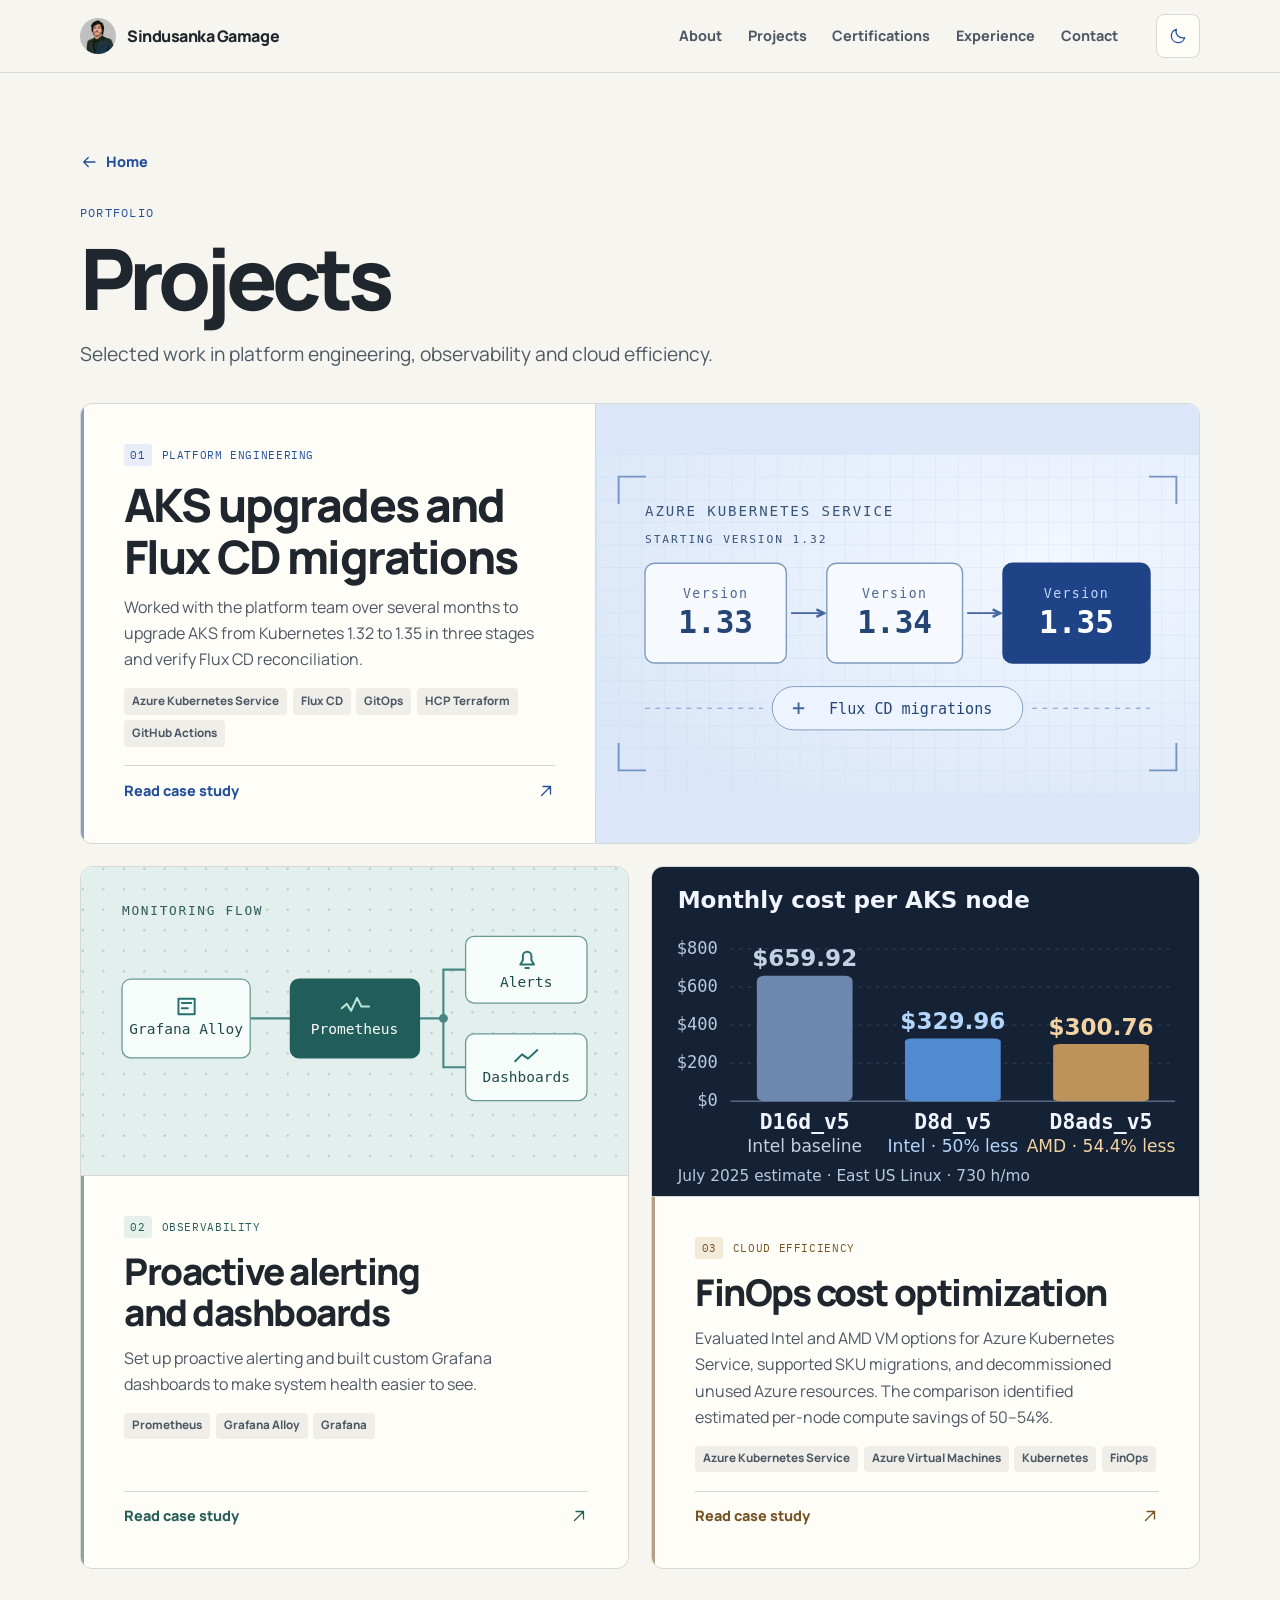
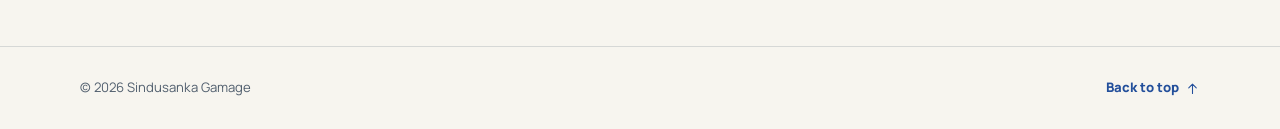
==== commit b05e3927: "Deploy portfolio from private source" ====
--- a/projects/index.html
+++ b/projects/index.html
@@ -5,4 +5,4 @@
           document.querySelector('meta[name="theme-color"]').content = '#121821';
         }
       } catch {}
-    </script><link rel="stylesheet" href="/_astro/Base.-T0BSl0a.css"></head><body><a class="skip-link" href="#main">Skip to content</a><header class="site-header"><div class="shell header-inner"><a class="brand" href="/" aria-label="Sindusanka Gamage — home"><img class="brand-mark" src="/about-portrait.webp" alt="" width="36" height="36"><span>Sindusanka Gamage</span></a><nav class="desktop-nav" aria-label="Primary"><a href="/#about">About</a><a href="/#projects">Projects</a><a href="/#certifications">Certifications</a><a href="/#experience">Experience</a><a href="/#contact">Contact</a></nav><div class="header-controls"><button type="button" class="icon-button theme-control" aria-label="Switch to dark mode" data-theme-toggle hidden><svg class="theme-moon" aria-hidden="true" width="18" height="18" viewBox="0 0 24 24" fill="none" stroke="currentColor" stroke-width="1.7" stroke-linecap="round" stroke-linejoin="round"><path d="M20.9 14.1A8.7 8.7 0 0 1 9.9 3.1 9 9 0 1 0 20.9 14.1Z"></path></svg><svg class="theme-sun" aria-hidden="true" width="18" height="18" viewBox="0 0 24 24" fill="none" stroke="currentColor" stroke-width="1.7" stroke-linecap="round" stroke-linejoin="round"><path d="M12 2v2m0 16v2M2 12h2m16 0h2M4.9 4.9l1.4 1.4m11.4 11.4 1.4 1.4m0-14.2-1.4 1.4M6.3 17.7l-1.4 1.4M16 12a4 4 0 1 1-8 0 4 4 0 0 1 8 0Z"></path></svg></button><details class="mobile-nav" data-mobile-menu><summary class="icon-button" aria-label="Navigation menu"><svg class="menu-open-icon" aria-hidden="true" width="18" height="18" viewBox="0 0 24 24" fill="none" stroke="currentColor" stroke-width="1.7" stroke-linecap="round" stroke-linejoin="round"><path d="M4 8h16M4 16h16"></path></svg><svg class="menu-close-icon" aria-hidden="true" width="18" height="18" viewBox="0 0 24 24" fill="none" stroke="currentColor" stroke-width="1.7" stroke-linecap="round" stroke-linejoin="round"><path d="m6 6 12 12M6 18 18 6"></path></svg></summary><nav aria-label="Primary"><a href="/#about">About</a><a href="/#projects">Projects</a><a href="/#certifications">Certifications</a><a href="/#experience">Experience</a><a href="/#contact">Contact</a></nav></details></div></div></header><script type="module">var e=document.querySelector(`[data-mobile-menu]`),t=e?.querySelector(`summary`);e?.querySelectorAll(`nav a`).forEach(n=>{n.addEventListener(`click`,()=>{e.open=!1,t?.focus({preventScroll:!0})})}),e?.addEventListener(`keydown`,n=>{n.key===`Escape`&&e.open&&(e.open=!1,t?.focus())});var n=document.querySelector(`[data-theme-toggle]`),r=document.documentElement,i=document.querySelector(`meta[name="theme-color"]`);if(n){let e=()=>{let e=r.dataset.theme===`dark`?`light`:`dark`;n.setAttribute(`aria-label`,`Switch to ${e} mode`)};e(),n.hidden=!1,n.addEventListener(`click`,()=>{let t=r.dataset.theme===`dark`?`light`:`dark`;r.dataset.theme=t,i&&(i.content=t===`dark`?`#121821`:`#f7f5ef`),e();try{localStorage.setItem(`portfolio-theme`,t)}catch{}})}</script><main id="main" tabindex="-1"><div class="shell subpage"><a class="text-link back-link" href="/#projects"><svg aria-hidden="true" width="18" height="18" viewBox="0 0 24 24" fill="none" stroke="currentColor" stroke-width="1.7" stroke-linecap="round" stroke-linejoin="round"><path d="M20 12H5m6 6-6-6 6-6"></path></svg> Home</a><div class="subpage-heading"><p class="eyebrow section-index">Portfolio</p><h1>Projects</h1><p>Selected work in platform engineering, observability and cloud efficiency.</p></div><div class="project-grid"><article class="project-card project-featured"><div class="project-content"><p class="project-meta"><span class="project-number">01</span>Platform engineering</p><h3>AKS upgrades and Flux CD migrations</h3><p class="project-summary">Worked with the platform team over several months to upgrade AKS from Kubernetes 1.32 to 1.35 in three stages and verify Flux CD reconciliation.</p><ul class="tags" aria-label="Technologies"><li>Azure Kubernetes Service</li><li>Flux CD</li><li>GitOps</li><li>HCP Terraform</li><li>GitHub Actions</li></ul><a class="project-link text-link" href="/projects/aks-upgrades-flux-migrations/" aria-label="Read case study: AKS upgrades and Flux CD migrations">Read case study <svg aria-hidden="true" width="18" height="18" viewBox="0 0 24 24" fill="none" stroke="currentColor" stroke-width="1.7" stroke-linecap="round" stroke-linejoin="round"><path d="M6 18 18 6M8 6h10v10"></path></svg></a></div><div class="project-media"><img src="/project-media/aks-upgrades-flux-migrations/aks-upgrade-sequence.svg" alt="Three AKS upgrades from 1.32 to 1.33, 1.34, and 1.35, with Flux CD on a separate track." width="640" height="360" loading="eager" decoding="async"></div></article><article class="project-card" data-tone="teal"><div class="project-content"><p class="project-meta"><span class="project-number">02</span>Observability</p><h3>Proactive alerting and dashboards</h3><p class="project-summary">Set up proactive alerting and built custom Grafana dashboards to make system health easier to see.</p><ul class="tags" aria-label="Technologies"><li>Prometheus</li><li>Grafana Alloy</li><li>Grafana</li></ul><a class="project-link text-link" href="/projects/proactive-alerting-dashboards/" aria-label="Read case study: Proactive alerting and dashboards">Read case study <svg aria-hidden="true" width="18" height="18" viewBox="0 0 24 24" fill="none" stroke="currentColor" stroke-width="1.7" stroke-linecap="round" stroke-linejoin="round"><path d="M6 18 18 6M8 6h10v10"></path></svg></a></div><div class="project-media"><img src="/project-media/proactive-alerting-dashboards/monitoring-flow.svg" alt="Monitoring flow diagram showing Grafana Alloy and Prometheus connected to alerts and Grafana dashboards." width="640" height="360" loading="lazy" decoding="async"></div></article><article class="project-card" data-tone="amber"><div class="project-content"><p class="project-meta"><span class="project-number">03</span>Cloud efficiency</p><h3>FinOps cost optimization</h3><p class="project-summary">Evaluated Intel and AMD VM options for Azure Kubernetes Service, supported SKU migrations, and decommissioned unused Azure resources. The comparison identified estimated per-node compute savings of 50–54%.</p><ul class="tags" aria-label="Technologies"><li>Azure Kubernetes Service</li><li>Azure Virtual Machines</li><li>Kubernetes</li><li>FinOps</li></ul><a class="project-link text-link" href="/projects/finops-cost-optimization/" aria-label="Read case study: FinOps cost optimization">Read case study <svg aria-hidden="true" width="18" height="18" viewBox="0 0 24 24" fill="none" stroke="currentColor" stroke-width="1.7" stroke-linecap="round" stroke-linejoin="round"><path d="M6 18 18 6M8 6h10v10"></path></svg></a></div><div class="project-media"><img src="/project-media/finops-cost-optimization/azure-resource-lifecycle.svg" alt="Azure resource lifecycle diagram showing two paths from a resource review: migrate legacy VM SKUs and retire unused resources." width="640" height="360" loading="lazy" decoding="async"></div></article></div></div></main><footer class="site-footer"><div class="shell footer-inner"><span>© 2026 Sindusanka Gamage</span><a href="#top">Back to top <svg aria-hidden="true" width="15" height="15" viewBox="0 0 24 24" fill="none" stroke="currentColor" stroke-width="1.7" stroke-linecap="round" stroke-linejoin="round"><path d="M12 20V5m-6 6 6-6 6 6"></path></svg></a></div></footer></body></html>+    </script><link rel="stylesheet" href="/_astro/Base.CoAA3Rdn.css"></head><body><a class="skip-link" href="#main">Skip to content</a><header class="site-header"><div class="shell header-inner"><a class="brand" href="/" aria-label="Sindusanka Gamage — home"><img class="brand-mark" src="/about-portrait.webp" alt="" width="36" height="36"><span>Sindusanka Gamage</span></a><nav class="desktop-nav" aria-label="Primary"><a href="/#about">About</a><a href="/#projects">Projects</a><a href="/#certifications">Certifications</a><a href="/#experience">Experience</a><a href="/#contact">Contact</a></nav><div class="header-controls"><button type="button" class="icon-button theme-control" aria-label="Switch to dark mode" data-theme-toggle hidden><svg class="theme-moon" aria-hidden="true" width="18" height="18" viewBox="0 0 24 24" fill="none" stroke="currentColor" stroke-width="1.7" stroke-linecap="round" stroke-linejoin="round"><path d="M20.9 14.1A8.7 8.7 0 0 1 9.9 3.1 9 9 0 1 0 20.9 14.1Z"></path></svg><svg class="theme-sun" aria-hidden="true" width="18" height="18" viewBox="0 0 24 24" fill="none" stroke="currentColor" stroke-width="1.7" stroke-linecap="round" stroke-linejoin="round"><path d="M12 2v2m0 16v2M2 12h2m16 0h2M4.9 4.9l1.4 1.4m11.4 11.4 1.4 1.4m0-14.2-1.4 1.4M6.3 17.7l-1.4 1.4M16 12a4 4 0 1 1-8 0 4 4 0 0 1 8 0Z"></path></svg></button><details class="mobile-nav" data-mobile-menu><summary class="icon-button" aria-label="Navigation menu"><svg class="menu-open-icon" aria-hidden="true" width="18" height="18" viewBox="0 0 24 24" fill="none" stroke="currentColor" stroke-width="1.7" stroke-linecap="round" stroke-linejoin="round"><path d="M4 8h16M4 16h16"></path></svg><svg class="menu-close-icon" aria-hidden="true" width="18" height="18" viewBox="0 0 24 24" fill="none" stroke="currentColor" stroke-width="1.7" stroke-linecap="round" stroke-linejoin="round"><path d="m6 6 12 12M6 18 18 6"></path></svg></summary><nav aria-label="Primary"><a href="/#about">About</a><a href="/#projects">Projects</a><a href="/#certifications">Certifications</a><a href="/#experience">Experience</a><a href="/#contact">Contact</a></nav></details></div></div></header><script type="module">var e=document.querySelector(`[data-mobile-menu]`),t=e?.querySelector(`summary`);e?.querySelectorAll(`nav a`).forEach(n=>{n.addEventListener(`click`,()=>{e.open=!1,t?.focus({preventScroll:!0})})}),e?.addEventListener(`keydown`,n=>{n.key===`Escape`&&e.open&&(e.open=!1,t?.focus())});var n=document.querySelector(`[data-theme-toggle]`),r=document.documentElement,i=document.querySelector(`meta[name="theme-color"]`);if(n){let e=()=>{let e=r.dataset.theme===`dark`?`light`:`dark`;n.setAttribute(`aria-label`,`Switch to ${e} mode`)};e(),n.hidden=!1,n.addEventListener(`click`,()=>{let t=r.dataset.theme===`dark`?`light`:`dark`;r.dataset.theme=t,i&&(i.content=t===`dark`?`#121821`:`#f7f5ef`),e();try{localStorage.setItem(`portfolio-theme`,t)}catch{}})}</script><main id="main" tabindex="-1"><div class="shell subpage"><a class="text-link back-link" href="/#projects"><svg aria-hidden="true" width="18" height="18" viewBox="0 0 24 24" fill="none" stroke="currentColor" stroke-width="1.7" stroke-linecap="round" stroke-linejoin="round"><path d="M20 12H5m6 6-6-6 6-6"></path></svg> Home</a><div class="subpage-heading"><p class="eyebrow section-index">Portfolio</p><h1>Projects</h1><p>Selected work in platform engineering, observability and cloud efficiency.</p></div><div class="project-grid"><article class="project-card project-featured"><div class="project-content"><p class="project-meta"><span class="project-number">01</span>Platform engineering</p><h3>AKS upgrades and Flux CD migrations</h3><p class="project-summary">Worked with the platform team over several months to upgrade AKS from Kubernetes 1.32 to 1.35 in three stages and verify Flux CD reconciliation.</p><ul class="tags" aria-label="Technologies"><li>Azure Kubernetes Service</li><li>Flux CD</li><li>GitOps</li><li>HCP Terraform</li><li>GitHub Actions</li></ul><a class="project-link text-link" href="/projects/aks-upgrades-flux-migrations/" aria-label="Read case study: AKS upgrades and Flux CD migrations">Read case study <svg aria-hidden="true" width="18" height="18" viewBox="0 0 24 24" fill="none" stroke="currentColor" stroke-width="1.7" stroke-linecap="round" stroke-linejoin="round"><path d="M6 18 18 6M8 6h10v10"></path></svg></a></div><div class="project-media"><img src="/project-media/aks-upgrades-flux-migrations/aks-upgrade-sequence.svg" alt="Three AKS upgrades from 1.32 to 1.33, 1.34, and 1.35, with Flux CD on a separate track." width="640" height="360" loading="eager" decoding="async"></div></article><article class="project-card" data-tone="teal"><div class="project-content"><p class="project-meta"><span class="project-number">02</span>Observability</p><h3>Proactive alerting and dashboards</h3><p class="project-summary">Set up proactive alerting and built custom Grafana dashboards to make system health easier to see.</p><ul class="tags" aria-label="Technologies"><li>Prometheus</li><li>Grafana Alloy</li><li>Grafana</li></ul><a class="project-link text-link" href="/projects/proactive-alerting-dashboards/" aria-label="Read case study: Proactive alerting and dashboards">Read case study <svg aria-hidden="true" width="18" height="18" viewBox="0 0 24 24" fill="none" stroke="currentColor" stroke-width="1.7" stroke-linecap="round" stroke-linejoin="round"><path d="M6 18 18 6M8 6h10v10"></path></svg></a></div><div class="project-media"><img src="/project-media/proactive-alerting-dashboards/monitoring-flow.svg" alt="Monitoring flow diagram showing Grafana Alloy and Prometheus connected to alerts and Grafana dashboards." width="640" height="360" loading="lazy" decoding="async"></div></article><article class="project-card" data-tone="amber"><div class="project-content"><p class="project-meta"><span class="project-number">03</span>Cloud efficiency</p><h3>FinOps cost optimization</h3><p class="project-summary">Evaluated Intel and AMD VM options for Azure Kubernetes Service, supported SKU migrations, and decommissioned unused Azure resources. The comparison identified estimated per-node compute savings of 50–54%.</p><ul class="tags" aria-label="Technologies"><li>Azure Kubernetes Service</li><li>Azure Virtual Machines</li><li>Kubernetes</li><li>FinOps</li></ul><a class="project-link text-link" href="/projects/finops-cost-optimization/" aria-label="Read case study: FinOps cost optimization">Read case study <svg aria-hidden="true" width="18" height="18" viewBox="0 0 24 24" fill="none" stroke="currentColor" stroke-width="1.7" stroke-linecap="round" stroke-linejoin="round"><path d="M6 18 18 6M8 6h10v10"></path></svg></a></div><div class="project-media"><img src="/project-media/finops-cost-optimization/azure-resource-lifecycle.svg" alt="Estimated monthly compute cost per AKS node in USD. Original Intel D16d_v5, $659.92, baseline. Smaller Intel D8d_v5, $329.96, 50.0% lower. Proposed AMD D8ads_v5, $300.76, 54.4% lower." width="640" height="385" loading="lazy" decoding="async"></div></article></div></div></main><footer class="site-footer"><div class="shell footer-inner"><span>© 2026 Sindusanka Gamage</span><a href="#top">Back to top <svg aria-hidden="true" width="15" height="15" viewBox="0 0 24 24" fill="none" stroke="currentColor" stroke-width="1.7" stroke-linecap="round" stroke-linejoin="round"><path d="M12 20V5m-6 6 6-6 6 6"></path></svg></a></div></footer></body></html>
--- a/_astro/Base.CoAA3Rdn.css
+++ b/_astro/Base.CoAA3Rdn.css
@@ -0,0 +1 @@
+@font-face{font-family:IBM Plex Mono;font-style:normal;font-display:swap;font-weight:400;src:url(/_astro/ibm-plex-mono-latin-400-normal.DMJ8VG8y.woff2)format("woff2"),url(/_astro/ibm-plex-mono-latin-400-normal.CvHOgSBP.woff)format("woff")}@layer properties{@supports (((-webkit-hyphens:none)) and (not (margin-trim:block))) or ((-moz-orient:inline) and (not (color:rgb(from red r g b)))){*,:before,:after,::backdrop{--tw-rotate-x:initial;--tw-rotate-y:initial;--tw-rotate-z:initial;--tw-skew-x:initial;--tw-skew-y:initial;--tw-border-style:solid;--tw-outline-style:solid;--tw-ease:initial}}}@layer theme{:root,:host{--ease-out:cubic-bezier(0, 0, .2, 1);--default-transition-duration:.15s;--default-transition-timing-function:cubic-bezier(.4, 0, .2, 1)}}@layer utilities{.\!visible{visibility:visible!important}.visible{visibility:visible}.sr-only{clip-path:inset(50%);white-space:nowrap;border-width:0;width:1px;height:1px;margin:-1px;padding:0;position:absolute;overflow:hidden}.static{position:static}.block{display:block}.flex{display:flex}.grid{display:grid}.hidden{display:none}.inline{display:inline}.table{display:table}.transform{transform:var(--tw-rotate-x, ) var(--tw-rotate-y, ) var(--tw-rotate-z, ) var(--tw-skew-x, ) var(--tw-skew-y, )}.resize{resize:both}.flex-wrap{flex-wrap:wrap}.border{border-style:var(--tw-border-style);border-width:1px}.outline{outline-style:var(--tw-outline-style);outline-width:1px}.transition{transition-property:color,background-color,border-color,outline-color,text-decoration-color,fill,stroke,--tw-gradient-from,--tw-gradient-via,--tw-gradient-to,opacity,box-shadow,transform,translate,scale,rotate,filter,-webkit-backdrop-filter,backdrop-filter,display,content-visibility,overlay,pointer-events;transition-timing-function:var(--tw-ease,var(--default-transition-timing-function));transition-duration:var(--tw-duration,var(--default-transition-duration))}.ease-out{--tw-ease:var(--ease-out);transition-timing-function:var(--ease-out)}}@font-face{font-family:Manrope Variable;src:url(/_astro/manrope-latin-wght-normal.DHIcAJRg.woff2)format("woff2");font-display:swap;font-style:normal;font-weight:200 800}:root{color-scheme:light;--canvas:light-dark(#f7f5ef,#121821);--surface:light-dark(#fffdf8,#1a2330);--surface-soft:light-dark(#efeee8,#1f2b3a);--ink:light-dark(#20262d,#edf2f9);--muted:light-dark(#4d5864,#b2c0d1);--quiet:light-dark(#515f6e,#a5b6ca);--border:light-dark(#d6d8d6,#344459);--strong-border:light-dark(#a8b1bd,#61748c);--accent:light-dark(#234f9b,#a3c4ff);--accent-soft:light-dark(#e8edf8,#283a57);--button-bg:light-dark(#234f9b,#a3c4ff);--button-text:light-dark(#fff,#142644);--focus:light-dark(#164eab,#b7d2ff);--shadow:light-dark(#18294216,#0004);--mono:"IBM Plex Mono", ui-monospace, monospace;--body-font:"Manrope Variable", system-ui, sans-serif;--shell:1120px;--gutter:clamp(1.125rem, 5vw, 4rem);scroll-behavior:smooth;scroll-padding-top:5.5rem}:root[data-theme=dark]{color-scheme:dark}*,:before,:after{box-sizing:border-box}body{background:var(--canvas);color:var(--ink);font:400 1rem/1.65 var(--body-font);margin:0}h1,h2,h3,p,figure,pre,dl,dd{margin:0}h1,h2,h3{letter-spacing:-.04em;line-height:1.12}a{color:inherit}img{max-width:100%;height:auto;display:block}button{font:inherit}[hidden]{display:none!important}:focus-visible{outline:3px solid var(--focus);outline-offset:4px}::selection{background:var(--accent);color:var(--button-text)}.shell{width:min(calc(100% - var(--gutter) * 2), var(--shell));margin-inline:auto}.skip-link{z-index:10;top:.75rem;left:var(--gutter);background:var(--surface);color:var(--accent);border:1px solid var(--strong-border);border-radius:7px;padding:.6rem .9rem;position:fixed;transform:translateY(-180%)}.skip-link:focus{transform:none}#main:focus{outline:none}.site-header{z-index:5;border-bottom:1px solid var(--border);background:var(--canvas);position:sticky;inset-block-start:0}.header-inner{align-items:center;gap:clamp(1.25rem,3vw,2.5rem);min-height:72px;display:flex}.brand{letter-spacing:-.03em;flex:none;align-items:center;gap:.7rem;font-weight:800;text-decoration:none;display:inline-flex}.brand-mark{object-fit:cover;object-position:center 22%;border-radius:50%;width:36px;height:36px}.desktop-nav{align-items:center;gap:clamp(.75rem,2vw,1.65rem);margin-left:auto;display:flex}.desktop-nav a,.mobile-nav nav a{color:var(--muted);font-size:.9rem;font-weight:750;text-decoration:none}.desktop-nav a{padding-block:.6rem}.desktop-nav a:hover,.mobile-nav nav a:hover{color:var(--accent);text-underline-offset:.3em;text-decoration:underline}.header-controls{align-items:center;gap:.45rem;display:flex}.theme-control .theme-sun,:root[data-theme=dark] .theme-moon{display:none}:root[data-theme=dark] .theme-sun{display:block}.icon-button{border:1px solid var(--border);background:var(--surface);width:44px;height:44px;color:var(--accent);cursor:pointer;border-radius:8px;flex:none;place-items:center;padding:0;text-decoration:none;transition:background-color .16s,border-color .16s;display:inline-grid}.icon-button:hover{border-color:var(--strong-border);background:var(--accent-soft)}.mobile-nav,.mobile-nav .menu-close-icon,.mobile-nav[open] .menu-open-icon{display:none}.mobile-nav[open] .menu-close-icon{display:block}.mobile-nav summary{list-style:none}.mobile-nav summary::-webkit-details-marker{display:none}.hero{grid-template-columns:minmax(0,1.13fr) minmax(0,1fr);align-items:center;gap:clamp(1.75rem,6vw,5rem);padding-block:clamp(4rem,6.7vw,6.15rem);display:grid}.eyebrow{font:400 .73rem/1.5 var(--mono);letter-spacing:.105em;text-transform:uppercase}.hero-eyebrow{color:var(--accent);align-items:center;gap:.6rem;margin-bottom:1.4rem;display:flex}.hero-eyebrow span{border:1px solid var(--accent);width:8px;height:8px;box-shadow:0 0 0 3px var(--accent-soft);border-radius:50%}.hero h1{letter-spacing:-.075em;font-size:clamp(3.25rem,6.3vw,5.75rem);font-weight:800;line-height:.98}.hero h1 span{color:var(--muted);letter-spacing:-.045em;margin-bottom:.65rem;font-size:clamp(1.25rem,2.5vw,1.75rem);font-weight:650;display:block}.hero h1 em{color:var(--accent);font-style:normal;display:block}.hero-description{max-width:34ch;color:var(--muted);margin-top:1.45rem;font-size:clamp(1.05rem,1.7vw,1.2rem);line-height:1.58}.hero-actions{gap:.65rem;margin-top:1.6rem}.button{border:1px solid #0000;border-radius:8px;justify-content:center;align-items:center;gap:.65rem;min-height:46px;padding:.62rem 1.05rem;font-size:.9rem;font-weight:800;text-decoration:none;transition:background-color .16s,border-color .16s,box-shadow .16s;display:inline-flex}.primary-button{background:var(--button-bg);color:var(--button-text)}.primary-button:hover{box-shadow:0 4px 12px var(--shadow);background:light-dark(#193c7a,#c2d8ff)}.secondary-button{border-color:var(--strong-border);background:var(--surface);color:var(--ink)}.secondary-button:hover{background:var(--accent-soft);border-color:var(--accent)}.location{color:var(--quiet);align-items:center;gap:.4rem;margin-top:1.3rem;font-size:.83rem;font-weight:700;display:flex}.page-section{border-top:1px solid var(--border);padding-block:clamp(2.5rem,6vw,4.5rem)}.section-heading{justify-content:space-between;align-items:end;gap:1rem;margin-bottom:clamp(1.15rem,3vw,2rem);display:flex}.section-index{color:var(--accent);margin-bottom:.55rem}.section-heading h2,.contact-panel h2{font-size:clamp(2.15rem,4.3vw,3.45rem);font-weight:800}.text-link{color:var(--accent);align-items:center;gap:.5rem;font-size:.9rem;font-weight:800;text-decoration:none;display:inline-flex}.text-link:hover{text-underline-offset:.27em;text-decoration:underline}.text-link svg{flex:none}.section-link{flex:none;padding-block:.4rem}.project-grid{grid-template-columns:repeat(2,minmax(0,1fr));gap:clamp(.85rem,2vw,1.4rem);display:grid}.project-card{--project-ink:var(--accent);--project-tint:var(--accent-soft);--diagram-surface:#dbe7f8;border:1px solid var(--border);background:var(--surface);border-radius:12px;flex-direction:column;transition:border-color .16s;display:flex;position:relative;overflow:hidden}.project-card[data-tone=teal]{--project-ink:light-dark(#285e58,#aadbd0);--project-tint:light-dark(#e5f0eb,#203c39);--diagram-surface:#e2efec}.project-card[data-tone=amber]{--project-ink:light-dark(#765323,#edcc9d);--project-tint:light-dark(#f4ead9,#3f3225);--diagram-surface:#f2e9d9}.project-card:has(.project-link):is(:hover,:focus-within){border-color:var(--project-ink)}.project-featured{grid-column:1/-1;grid-template-columns:minmax(0,.85fr) minmax(0,1fr);display:grid}.project-content{border-inline-start:3px solid var(--project-ink);flex-direction:column;flex:1;align-items:start;padding:clamp(1.15rem,3.15vw,2.5rem);display:flex}@supports (color:color-mix(in lab, red, red)){.project-content{border-inline-start:3px solid color-mix(in srgb, var(--project-ink) 55%, var(--surface))}}.project-meta{color:var(--project-ink);font:400 .71rem/1.35 var(--mono);letter-spacing:.055em;text-transform:uppercase;align-items:center;gap:.6rem;margin-bottom:.85rem;display:flex}.project-number{background:var(--project-tint);border-radius:3px;padding:.2rem .4rem}.project-card h3{text-wrap:balance;max-width:23ch;font-size:clamp(1.5rem,3vw,2.3rem);font-weight:800}.project-featured h3{font-size:clamp(1.85rem,3.6vw,2.9rem)}.project-summary{max-width:44ch;color:var(--muted);margin-top:.7rem}.tags{flex-wrap:wrap;gap:.35rem;margin:.95rem 0 1.15rem;padding:0;list-style:none;display:flex}.tags li{background:var(--surface-soft);color:var(--muted);border-radius:4px;padding:.23rem .5rem;font-size:.73rem;font-weight:750}.project-link,.project-role{border-top:1px solid var(--border);align-self:stretch;margin-top:auto;padding-top:.8rem}.project-link{color:var(--project-ink);justify-content:space-between}.project-link:after{content:"";position:absolute;inset:0}.project-link:focus-visible{outline:none}.project-card:has(.project-link:focus-visible){outline:3px solid var(--focus);outline-offset:4px}.project-role{color:var(--quiet);font-size:.88rem}.project-media{border-block-end:1px solid var(--border);background:var(--diagram-surface);order:-1;align-items:center;display:grid}.project-media img{width:100%}.project-featured .project-media{border-block-end:0;border-inline-start:1px solid var(--border);order:0}.credential-list{grid-template-columns:repeat(2,minmax(0,1fr));gap:.7rem;margin:0;padding:0;list-style:none;display:grid}.credential{border:1px solid var(--border);background:var(--surface);border-radius:8px;grid-template-columns:52px minmax(0,1fr) auto;align-items:center;gap:clamp(.7rem,1.6vw,1rem);padding:.85rem 1rem;display:grid}.credential:focus-within{border-color:var(--strong-border)}.credential-mark{aspect-ratio:1;background:var(--accent-soft);width:52px;color:var(--accent);font:400 .74rem var(--mono);border-radius:5px;place-items:center;display:grid}.credential-issuer{color:var(--quiet);margin-bottom:.2rem;font-size:.77rem;font-weight:750}.credential h3{letter-spacing:-.02em;font-size:1.02rem;line-height:1.32}.credential-link{background:0 0}.credential-verification{position:relative}.credential-verification .credential-link:after{content:"";position:absolute;inset:0}.timeline{--date-width:clamp(9.2rem, 20vw, 15rem);margin:0;padding:0;list-style:none;display:grid}.timeline-entry{grid-template-columns:var(--date-width) 1fr;gap:1.7rem;padding-bottom:2rem;display:grid;position:relative}.timeline-entry:last-child{padding-bottom:0}.timeline-entry:before{left:var(--date-width);content:"";background:var(--strong-border);width:1px;position:absolute;top:.7rem;bottom:-.7rem}.timeline-entry:last-child:before{display:none}.timeline-entry:after{left:calc(var(--date-width) - 5px);content:"";border:2px solid var(--accent);background:var(--canvas);border-radius:50%;width:11px;height:11px;position:absolute;top:.37rem}.timeline-entry:first-child:after{background:var(--accent);box-shadow:0 0 0 4px var(--accent-soft)}.job-date{color:var(--accent);font:400 .77rem/1.5 var(--mono);align-content:start;gap:.25rem;padding-top:.15rem;padding-right:.8rem;display:grid}.job-date span+span{color:var(--quiet);font:700 .8rem/1.5 var(--body-font)}.job-detail{border-bottom:1px solid var(--border);padding:0 .5rem 1.35rem 0}.timeline-entry:last-child .job-detail{border:0;padding-bottom:0}.job-detail h3{font-size:clamp(1.3rem,2.4vw,1.8rem);font-weight:800}.job-employer{color:var(--accent);margin-top:.35rem;font-size:.93rem;font-weight:800}.job-employer span,.job-team{color:var(--muted);font-weight:700}.job-team{font-size:.88rem}.job-detail ul{color:var(--muted);gap:.25rem;margin:.65rem 0 0;padding-left:1.1rem;display:grid}.job-detail li::marker{color:var(--accent)}.about-grid{grid-template-columns:minmax(0,38rem) auto;justify-content:start;align-items:center;gap:clamp(1.25rem,5vw,4rem);display:grid}.bio{max-width:62ch;color:var(--muted);font-size:1.07rem}.about-portrait{border:1px solid var(--border);border-radius:12px;width:9.25rem}.education ul{margin:0;padding:0;list-style:none}.education li{border-top:1px solid var(--border);justify-content:space-between;gap:.5rem 1.5rem;padding-block:.9rem;display:flex}.education li p{color:var(--muted);font-size:.87rem}.education-date{font-family:var(--mono);flex:none}.contact-panel{border:1px solid var(--border);background:var(--accent-soft);border-radius:14px;justify-content:space-between;align-items:center;gap:1.5rem;padding:clamp(1.35rem,5.2vw,3.6rem);display:flex}.contact-description{color:var(--muted);margin-top:.65rem}.contact-actions{flex-direction:column;flex:none;align-items:stretch;gap:.6rem;display:flex}.contact-actions .button{overflow-wrap:anywhere}.site-footer{border-top:1px solid var(--border)}.footer-inner{color:var(--quiet);justify-content:space-between;align-items:center;gap:1rem;padding-block:1.2rem;font-size:.82rem;display:flex}.footer-inner a{min-height:44px;color:var(--accent);align-items:center;gap:.35rem;font-weight:800;text-decoration:none;display:inline-flex}.footer-inner a:hover{text-decoration:underline}.subpage{padding-block:clamp(2.5rem,6vw,5.5rem)}.subpage-heading{max-width:48rem;margin-block:1.65rem 2rem}.subpage-heading h1{letter-spacing:-.065em;font-size:clamp(2.6rem,6.7vw,5.3rem);font-weight:800}.subpage-heading>p:last-child{max-width:55ch;color:var(--muted);margin-top:.85rem;font-size:clamp(1rem,1.7vw,1.2rem)}.case-study{max-width:820px}.case-facts{flex-wrap:wrap;gap:.8rem 2rem;margin-bottom:1.3rem;display:flex}.case-facts dt{color:var(--accent);font:400 .73rem/1.55 var(--mono);letter-spacing:.06em;text-transform:uppercase}.case-facts dd{color:var(--muted);font-weight:700}.case-diagram img{border:1px solid var(--border);border-radius:12px;width:100%}.case-body{grid-template-columns:minmax(0,1fr);gap:1.5rem;margin-top:2.25rem;display:grid}.case-body h2{margin-bottom:.35rem;font-size:clamp(1.35rem,2.8vw,1.85rem)}.case-body p,.case-steps{max-width:66ch;color:var(--muted);font-size:1.06rem}.case-steps{gap:.75rem;padding-inline-start:1.5rem;list-style:decimal;display:grid}.case-table-scroll{border:1px solid var(--border);border-radius:8px;margin-block:.85rem .65rem;overflow-x:auto}.case-table{border-collapse:collapse;background:var(--surface);text-align:start;font-variant-numeric:tabular-nums;width:100%;min-width:30rem;font-size:.9rem}.case-table caption{background:var(--surface);color:var(--muted);text-align:start;padding:.55rem .75rem}.case-table th,.case-table td{border-top:1px solid var(--border);text-align:start;padding:.5rem .75rem}.case-table thead{background:var(--surface-soft)}.case-table td{color:var(--muted)}.case-body .case-note{font-size:.93rem}.case-next{margin-top:2rem}.error-page{min-height:57vh}@media (width<=800px){:root{scroll-padding-top:1rem}.site-header{position:relative}.header-inner{justify-content:space-between;gap:.5rem;min-height:64px}.desktop-nav{display:none}.header-controls:has(>[hidden]){display:flex}.mobile-nav{display:block}.mobile-nav nav{top:100%;left:var(--gutter);right:var(--gutter);border:1px solid var(--strong-border);background:var(--surface);box-shadow:0 12px 24px var(--shadow);border-radius:0 0 10px 10px;padding:.4rem;display:grid;position:absolute}.mobile-nav nav a{min-height:44px;padding:.55rem .75rem}.mobile-nav nav a+a{border-top:1px solid var(--border)}.hero{grid-template-columns:1fr 1fr;gap:clamp(1rem,4vw,2rem)}.hero h1{font-size:clamp(2.8rem,7vw,4.2rem)}.section-heading h2,.contact-panel h2{font-size:clamp(2.1rem,5.4vw,3rem)}}@media (width<=620px){.hero{grid-template-columns:1fr;gap:1.9rem;padding-block:2.75rem 2.5rem}.hero-eyebrow{margin-bottom:1.1rem}.hero h1{font-size:clamp(2.8rem,11.8vw,4.5rem)}.hero-description{margin-top:1.15rem}.hero-actions{margin-top:1.25rem}.location{margin-top:.95rem}.section-heading{flex-direction:column;align-items:start;gap:.4rem}.project-grid,.project-featured,.credential-list,.about-grid{grid-template-columns:1fr}.about-portrait{width:7rem}.project-featured .project-media{border-block-end:1px solid var(--border);border-inline-start:0;order:-1}.project-card h3{text-wrap:initial;max-width:none}.timeline-entry{grid-template-columns:1fr;gap:.5rem;padding:0 0 1.6rem 1.3rem}.timeline-entry:before{left:4px}.timeline-entry:after{left:-1px}.job-date{flex-wrap:wrap;gap:.1rem .55rem;display:flex}.education li{flex-direction:column}.contact-panel{flex-direction:column;align-items:stretch;gap:1.05rem}.contact-actions{align-items:start}}@media (width<=360px){.brand{gap:.3rem;font-size:.8rem}.brand-mark{width:30px;height:30px}.header-controls{gap:.25rem}.credential{grid-template-columns:44px minmax(0,1fr) auto;gap:.55rem;padding-inline:.65rem}.credential-mark{width:44px}}@media (prefers-reduced-motion:reduce){:root{scroll-behavior:auto}*,:before,:after{transition:none!important;animation:none!important}}@property --tw-rotate-x{syntax:"*";inherits:false}@property --tw-rotate-y{syntax:"*";inherits:false}@property --tw-rotate-z{syntax:"*";inherits:false}@property --tw-skew-x{syntax:"*";inherits:false}@property --tw-skew-y{syntax:"*";inherits:false}@property --tw-border-style{syntax:"*";inherits:false;initial-value:solid}@property --tw-outline-style{syntax:"*";inherits:false;initial-value:solid}@property --tw-ease{syntax:"*";inherits:false}
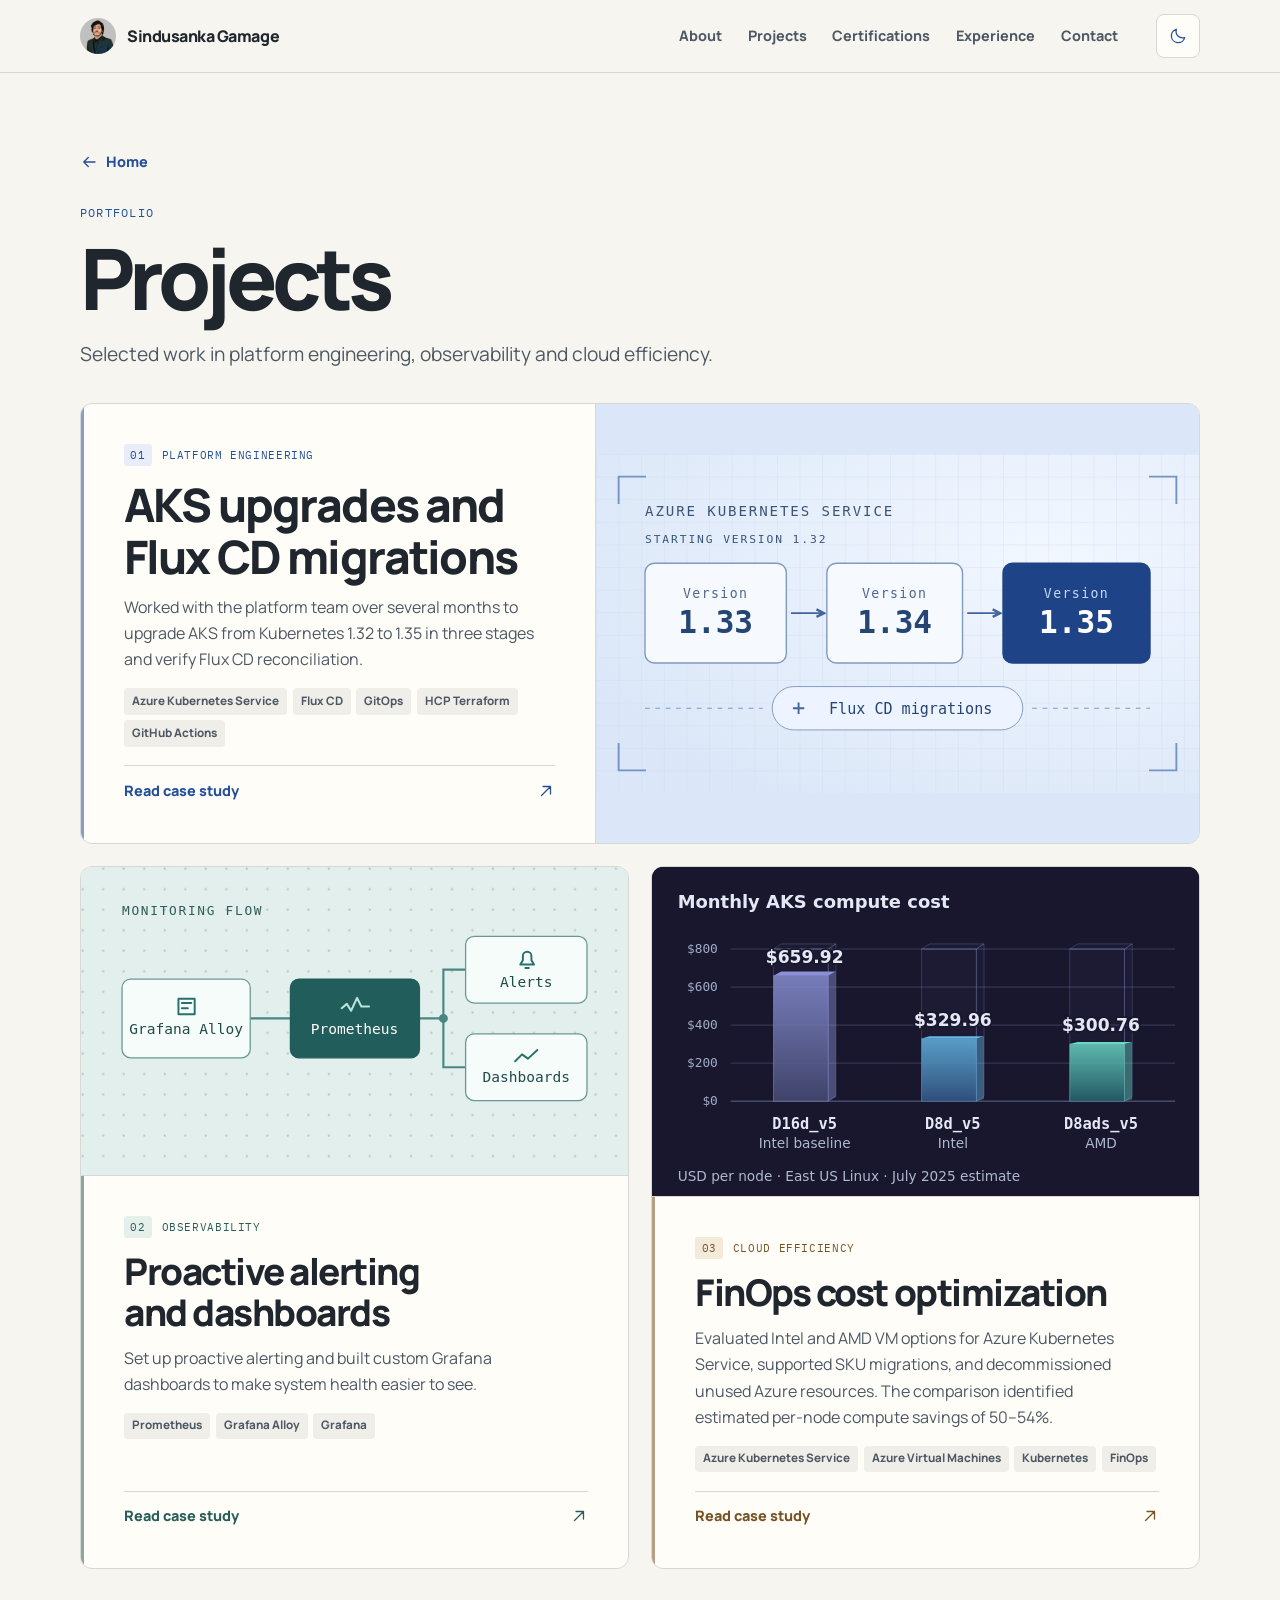
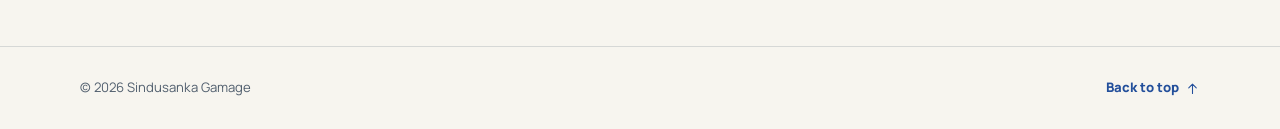
==== commit 1b5dcdc3: "Deploy portfolio from private source" ====
--- a/projects/index.html
+++ b/projects/index.html
@@ -5,4 +5,4 @@
           document.querySelector('meta[name="theme-color"]').content = '#121821';
         }
       } catch {}
-    </script><link rel="stylesheet" href="/_astro/Base.CoAA3Rdn.css"></head><body><a class="skip-link" href="#main">Skip to content</a><header class="site-header"><div class="shell header-inner"><a class="brand" href="/" aria-label="Sindusanka Gamage — home"><img class="brand-mark" src="/about-portrait.webp" alt="" width="36" height="36"><span>Sindusanka Gamage</span></a><nav class="desktop-nav" aria-label="Primary"><a href="/#about">About</a><a href="/#projects">Projects</a><a href="/#certifications">Certifications</a><a href="/#experience">Experience</a><a href="/#contact">Contact</a></nav><div class="header-controls"><button type="button" class="icon-button theme-control" aria-label="Switch to dark mode" data-theme-toggle hidden><svg class="theme-moon" aria-hidden="true" width="18" height="18" viewBox="0 0 24 24" fill="none" stroke="currentColor" stroke-width="1.7" stroke-linecap="round" stroke-linejoin="round"><path d="M20.9 14.1A8.7 8.7 0 0 1 9.9 3.1 9 9 0 1 0 20.9 14.1Z"></path></svg><svg class="theme-sun" aria-hidden="true" width="18" height="18" viewBox="0 0 24 24" fill="none" stroke="currentColor" stroke-width="1.7" stroke-linecap="round" stroke-linejoin="round"><path d="M12 2v2m0 16v2M2 12h2m16 0h2M4.9 4.9l1.4 1.4m11.4 11.4 1.4 1.4m0-14.2-1.4 1.4M6.3 17.7l-1.4 1.4M16 12a4 4 0 1 1-8 0 4 4 0 0 1 8 0Z"></path></svg></button><details class="mobile-nav" data-mobile-menu><summary class="icon-button" aria-label="Navigation menu"><svg class="menu-open-icon" aria-hidden="true" width="18" height="18" viewBox="0 0 24 24" fill="none" stroke="currentColor" stroke-width="1.7" stroke-linecap="round" stroke-linejoin="round"><path d="M4 8h16M4 16h16"></path></svg><svg class="menu-close-icon" aria-hidden="true" width="18" height="18" viewBox="0 0 24 24" fill="none" stroke="currentColor" stroke-width="1.7" stroke-linecap="round" stroke-linejoin="round"><path d="m6 6 12 12M6 18 18 6"></path></svg></summary><nav aria-label="Primary"><a href="/#about">About</a><a href="/#projects">Projects</a><a href="/#certifications">Certifications</a><a href="/#experience">Experience</a><a href="/#contact">Contact</a></nav></details></div></div></header><script type="module">var e=document.querySelector(`[data-mobile-menu]`),t=e?.querySelector(`summary`);e?.querySelectorAll(`nav a`).forEach(n=>{n.addEventListener(`click`,()=>{e.open=!1,t?.focus({preventScroll:!0})})}),e?.addEventListener(`keydown`,n=>{n.key===`Escape`&&e.open&&(e.open=!1,t?.focus())});var n=document.querySelector(`[data-theme-toggle]`),r=document.documentElement,i=document.querySelector(`meta[name="theme-color"]`);if(n){let e=()=>{let e=r.dataset.theme===`dark`?`light`:`dark`;n.setAttribute(`aria-label`,`Switch to ${e} mode`)};e(),n.hidden=!1,n.addEventListener(`click`,()=>{let t=r.dataset.theme===`dark`?`light`:`dark`;r.dataset.theme=t,i&&(i.content=t===`dark`?`#121821`:`#f7f5ef`),e();try{localStorage.setItem(`portfolio-theme`,t)}catch{}})}</script><main id="main" tabindex="-1"><div class="shell subpage"><a class="text-link back-link" href="/#projects"><svg aria-hidden="true" width="18" height="18" viewBox="0 0 24 24" fill="none" stroke="currentColor" stroke-width="1.7" stroke-linecap="round" stroke-linejoin="round"><path d="M20 12H5m6 6-6-6 6-6"></path></svg> Home</a><div class="subpage-heading"><p class="eyebrow section-index">Portfolio</p><h1>Projects</h1><p>Selected work in platform engineering, observability and cloud efficiency.</p></div><div class="project-grid"><article class="project-card project-featured"><div class="project-content"><p class="project-meta"><span class="project-number">01</span>Platform engineering</p><h3>AKS upgrades and Flux CD migrations</h3><p class="project-summary">Worked with the platform team over several months to upgrade AKS from Kubernetes 1.32 to 1.35 in three stages and verify Flux CD reconciliation.</p><ul class="tags" aria-label="Technologies"><li>Azure Kubernetes Service</li><li>Flux CD</li><li>GitOps</li><li>HCP Terraform</li><li>GitHub Actions</li></ul><a class="project-link text-link" href="/projects/aks-upgrades-flux-migrations/" aria-label="Read case study: AKS upgrades and Flux CD migrations">Read case study <svg aria-hidden="true" width="18" height="18" viewBox="0 0 24 24" fill="none" stroke="currentColor" stroke-width="1.7" stroke-linecap="round" stroke-linejoin="round"><path d="M6 18 18 6M8 6h10v10"></path></svg></a></div><div class="project-media"><img src="/project-media/aks-upgrades-flux-migrations/aks-upgrade-sequence.svg" alt="Three AKS upgrades from 1.32 to 1.33, 1.34, and 1.35, with Flux CD on a separate track." width="640" height="360" loading="eager" decoding="async"></div></article><article class="project-card" data-tone="teal"><div class="project-content"><p class="project-meta"><span class="project-number">02</span>Observability</p><h3>Proactive alerting and dashboards</h3><p class="project-summary">Set up proactive alerting and built custom Grafana dashboards to make system health easier to see.</p><ul class="tags" aria-label="Technologies"><li>Prometheus</li><li>Grafana Alloy</li><li>Grafana</li></ul><a class="project-link text-link" href="/projects/proactive-alerting-dashboards/" aria-label="Read case study: Proactive alerting and dashboards">Read case study <svg aria-hidden="true" width="18" height="18" viewBox="0 0 24 24" fill="none" stroke="currentColor" stroke-width="1.7" stroke-linecap="round" stroke-linejoin="round"><path d="M6 18 18 6M8 6h10v10"></path></svg></a></div><div class="project-media"><img src="/project-media/proactive-alerting-dashboards/monitoring-flow.svg" alt="Monitoring flow diagram showing Grafana Alloy and Prometheus connected to alerts and Grafana dashboards." width="640" height="360" loading="lazy" decoding="async"></div></article><article class="project-card" data-tone="amber"><div class="project-content"><p class="project-meta"><span class="project-number">03</span>Cloud efficiency</p><h3>FinOps cost optimization</h3><p class="project-summary">Evaluated Intel and AMD VM options for Azure Kubernetes Service, supported SKU migrations, and decommissioned unused Azure resources. The comparison identified estimated per-node compute savings of 50–54%.</p><ul class="tags" aria-label="Technologies"><li>Azure Kubernetes Service</li><li>Azure Virtual Machines</li><li>Kubernetes</li><li>FinOps</li></ul><a class="project-link text-link" href="/projects/finops-cost-optimization/" aria-label="Read case study: FinOps cost optimization">Read case study <svg aria-hidden="true" width="18" height="18" viewBox="0 0 24 24" fill="none" stroke="currentColor" stroke-width="1.7" stroke-linecap="round" stroke-linejoin="round"><path d="M6 18 18 6M8 6h10v10"></path></svg></a></div><div class="project-media"><img src="/project-media/finops-cost-optimization/azure-resource-lifecycle.svg" alt="Estimated monthly compute cost per AKS node in USD. Original Intel D16d_v5, $659.92, baseline. Smaller Intel D8d_v5, $329.96, 50.0% lower. Proposed AMD D8ads_v5, $300.76, 54.4% lower." width="640" height="385" loading="lazy" decoding="async"></div></article></div></div></main><footer class="site-footer"><div class="shell footer-inner"><span>© 2026 Sindusanka Gamage</span><a href="#top">Back to top <svg aria-hidden="true" width="15" height="15" viewBox="0 0 24 24" fill="none" stroke="currentColor" stroke-width="1.7" stroke-linecap="round" stroke-linejoin="round"><path d="M12 20V5m-6 6 6-6 6 6"></path></svg></a></div></footer></body></html>+    </script><link rel="stylesheet" href="/_astro/Base.CoAA3Rdn.css"></head><body><a class="skip-link" href="#main">Skip to content</a><header class="site-header"><div class="shell header-inner"><a class="brand" href="/" aria-label="Sindusanka Gamage — home"><img class="brand-mark" src="/about-portrait.webp" alt="" width="36" height="36"><span>Sindusanka Gamage</span></a><nav class="desktop-nav" aria-label="Primary"><a href="/#about">About</a><a href="/#projects">Projects</a><a href="/#certifications">Certifications</a><a href="/#experience">Experience</a><a href="/#contact">Contact</a></nav><div class="header-controls"><button type="button" class="icon-button theme-control" aria-label="Switch to dark mode" data-theme-toggle hidden><svg class="theme-moon" aria-hidden="true" width="18" height="18" viewBox="0 0 24 24" fill="none" stroke="currentColor" stroke-width="1.7" stroke-linecap="round" stroke-linejoin="round"><path d="M20.9 14.1A8.7 8.7 0 0 1 9.9 3.1 9 9 0 1 0 20.9 14.1Z"></path></svg><svg class="theme-sun" aria-hidden="true" width="18" height="18" viewBox="0 0 24 24" fill="none" stroke="currentColor" stroke-width="1.7" stroke-linecap="round" stroke-linejoin="round"><path d="M12 2v2m0 16v2M2 12h2m16 0h2M4.9 4.9l1.4 1.4m11.4 11.4 1.4 1.4m0-14.2-1.4 1.4M6.3 17.7l-1.4 1.4M16 12a4 4 0 1 1-8 0 4 4 0 0 1 8 0Z"></path></svg></button><details class="mobile-nav" data-mobile-menu><summary class="icon-button" aria-label="Navigation menu"><svg class="menu-open-icon" aria-hidden="true" width="18" height="18" viewBox="0 0 24 24" fill="none" stroke="currentColor" stroke-width="1.7" stroke-linecap="round" stroke-linejoin="round"><path d="M4 8h16M4 16h16"></path></svg><svg class="menu-close-icon" aria-hidden="true" width="18" height="18" viewBox="0 0 24 24" fill="none" stroke="currentColor" stroke-width="1.7" stroke-linecap="round" stroke-linejoin="round"><path d="m6 6 12 12M6 18 18 6"></path></svg></summary><nav aria-label="Primary"><a href="/#about">About</a><a href="/#projects">Projects</a><a href="/#certifications">Certifications</a><a href="/#experience">Experience</a><a href="/#contact">Contact</a></nav></details></div></div></header><script type="module">var e=document.querySelector(`[data-mobile-menu]`),t=e?.querySelector(`summary`);e?.querySelectorAll(`nav a`).forEach(n=>{n.addEventListener(`click`,()=>{e.open=!1,t?.focus({preventScroll:!0})})}),e?.addEventListener(`keydown`,n=>{n.key===`Escape`&&e.open&&(e.open=!1,t?.focus())});var n=document.querySelector(`[data-theme-toggle]`),r=document.documentElement,i=document.querySelector(`meta[name="theme-color"]`);if(n){let e=()=>{let e=r.dataset.theme===`dark`?`light`:`dark`;n.setAttribute(`aria-label`,`Switch to ${e} mode`)};e(),n.hidden=!1,n.addEventListener(`click`,()=>{let t=r.dataset.theme===`dark`?`light`:`dark`;r.dataset.theme=t,i&&(i.content=t===`dark`?`#121821`:`#f7f5ef`),e();try{localStorage.setItem(`portfolio-theme`,t)}catch{}})}</script><main id="main" tabindex="-1"><div class="shell subpage"><a class="text-link back-link" href="/#projects"><svg aria-hidden="true" width="18" height="18" viewBox="0 0 24 24" fill="none" stroke="currentColor" stroke-width="1.7" stroke-linecap="round" stroke-linejoin="round"><path d="M20 12H5m6 6-6-6 6-6"></path></svg> Home</a><div class="subpage-heading"><p class="eyebrow section-index">Portfolio</p><h1>Projects</h1><p>Selected work in platform engineering, observability and cloud efficiency.</p></div><div class="project-grid"><article class="project-card project-featured"><div class="project-content"><p class="project-meta"><span class="project-number">01</span>Platform engineering</p><h3>AKS upgrades and Flux CD migrations</h3><p class="project-summary">Worked with the platform team over several months to upgrade AKS from Kubernetes 1.32 to 1.35 in three stages and verify Flux CD reconciliation.</p><ul class="tags" aria-label="Technologies"><li>Azure Kubernetes Service</li><li>Flux CD</li><li>GitOps</li><li>HCP Terraform</li><li>GitHub Actions</li></ul><a class="project-link text-link" href="/projects/aks-upgrades-flux-migrations/" aria-label="Read case study: AKS upgrades and Flux CD migrations">Read case study <svg aria-hidden="true" width="18" height="18" viewBox="0 0 24 24" fill="none" stroke="currentColor" stroke-width="1.7" stroke-linecap="round" stroke-linejoin="round"><path d="M6 18 18 6M8 6h10v10"></path></svg></a></div><div class="project-media"><img src="/project-media/aks-upgrades-flux-migrations/aks-upgrade-sequence.svg" alt="Three AKS upgrades from 1.32 to 1.33, 1.34, and 1.35, with Flux CD on a separate track." width="640" height="360" loading="eager" decoding="async"></div></article><article class="project-card" data-tone="teal"><div class="project-content"><p class="project-meta"><span class="project-number">02</span>Observability</p><h3>Proactive alerting and dashboards</h3><p class="project-summary">Set up proactive alerting and built custom Grafana dashboards to make system health easier to see.</p><ul class="tags" aria-label="Technologies"><li>Prometheus</li><li>Grafana Alloy</li><li>Grafana</li></ul><a class="project-link text-link" href="/projects/proactive-alerting-dashboards/" aria-label="Read case study: Proactive alerting and dashboards">Read case study <svg aria-hidden="true" width="18" height="18" viewBox="0 0 24 24" fill="none" stroke="currentColor" stroke-width="1.7" stroke-linecap="round" stroke-linejoin="round"><path d="M6 18 18 6M8 6h10v10"></path></svg></a></div><div class="project-media"><img src="/project-media/proactive-alerting-dashboards/monitoring-flow.svg" alt="Monitoring flow diagram showing Grafana Alloy and Prometheus connected to alerts and Grafana dashboards." width="640" height="360" loading="lazy" decoding="async"></div></article><article class="project-card" data-tone="amber"><div class="project-content"><p class="project-meta"><span class="project-number">03</span>Cloud efficiency</p><h3>FinOps cost optimization</h3><p class="project-summary">Evaluated Intel and AMD VM options for Azure Kubernetes Service, supported SKU migrations, and decommissioned unused Azure resources. The comparison identified estimated per-node compute savings of 50–54%.</p><ul class="tags" aria-label="Technologies"><li>Azure Kubernetes Service</li><li>Azure Virtual Machines</li><li>Kubernetes</li><li>FinOps</li></ul><a class="project-link text-link" href="/projects/finops-cost-optimization/" aria-label="Read case study: FinOps cost optimization">Read case study <svg aria-hidden="true" width="18" height="18" viewBox="0 0 24 24" fill="none" stroke="currentColor" stroke-width="1.7" stroke-linecap="round" stroke-linejoin="round"><path d="M6 18 18 6M8 6h10v10"></path></svg></a></div><div class="project-media" style="--diagram-surface: #18172d"><img src="/project-media/finops-cost-optimization/azure-resource-lifecycle.svg" alt="Estimated monthly compute cost per AKS node in USD. Original Intel D16d_v5, $659.92, baseline. Smaller Intel D8d_v5, $329.96, 50.0% lower. Proposed AMD D8ads_v5, $300.76, 54.4% lower." width="640" height="385" loading="lazy" decoding="async"></div></article></div></div></main><footer class="site-footer"><div class="shell footer-inner"><span>© 2026 Sindusanka Gamage</span><a href="#top">Back to top <svg aria-hidden="true" width="15" height="15" viewBox="0 0 24 24" fill="none" stroke="currentColor" stroke-width="1.7" stroke-linecap="round" stroke-linejoin="round"><path d="M12 20V5m-6 6 6-6 6 6"></path></svg></a></div></footer></body></html>
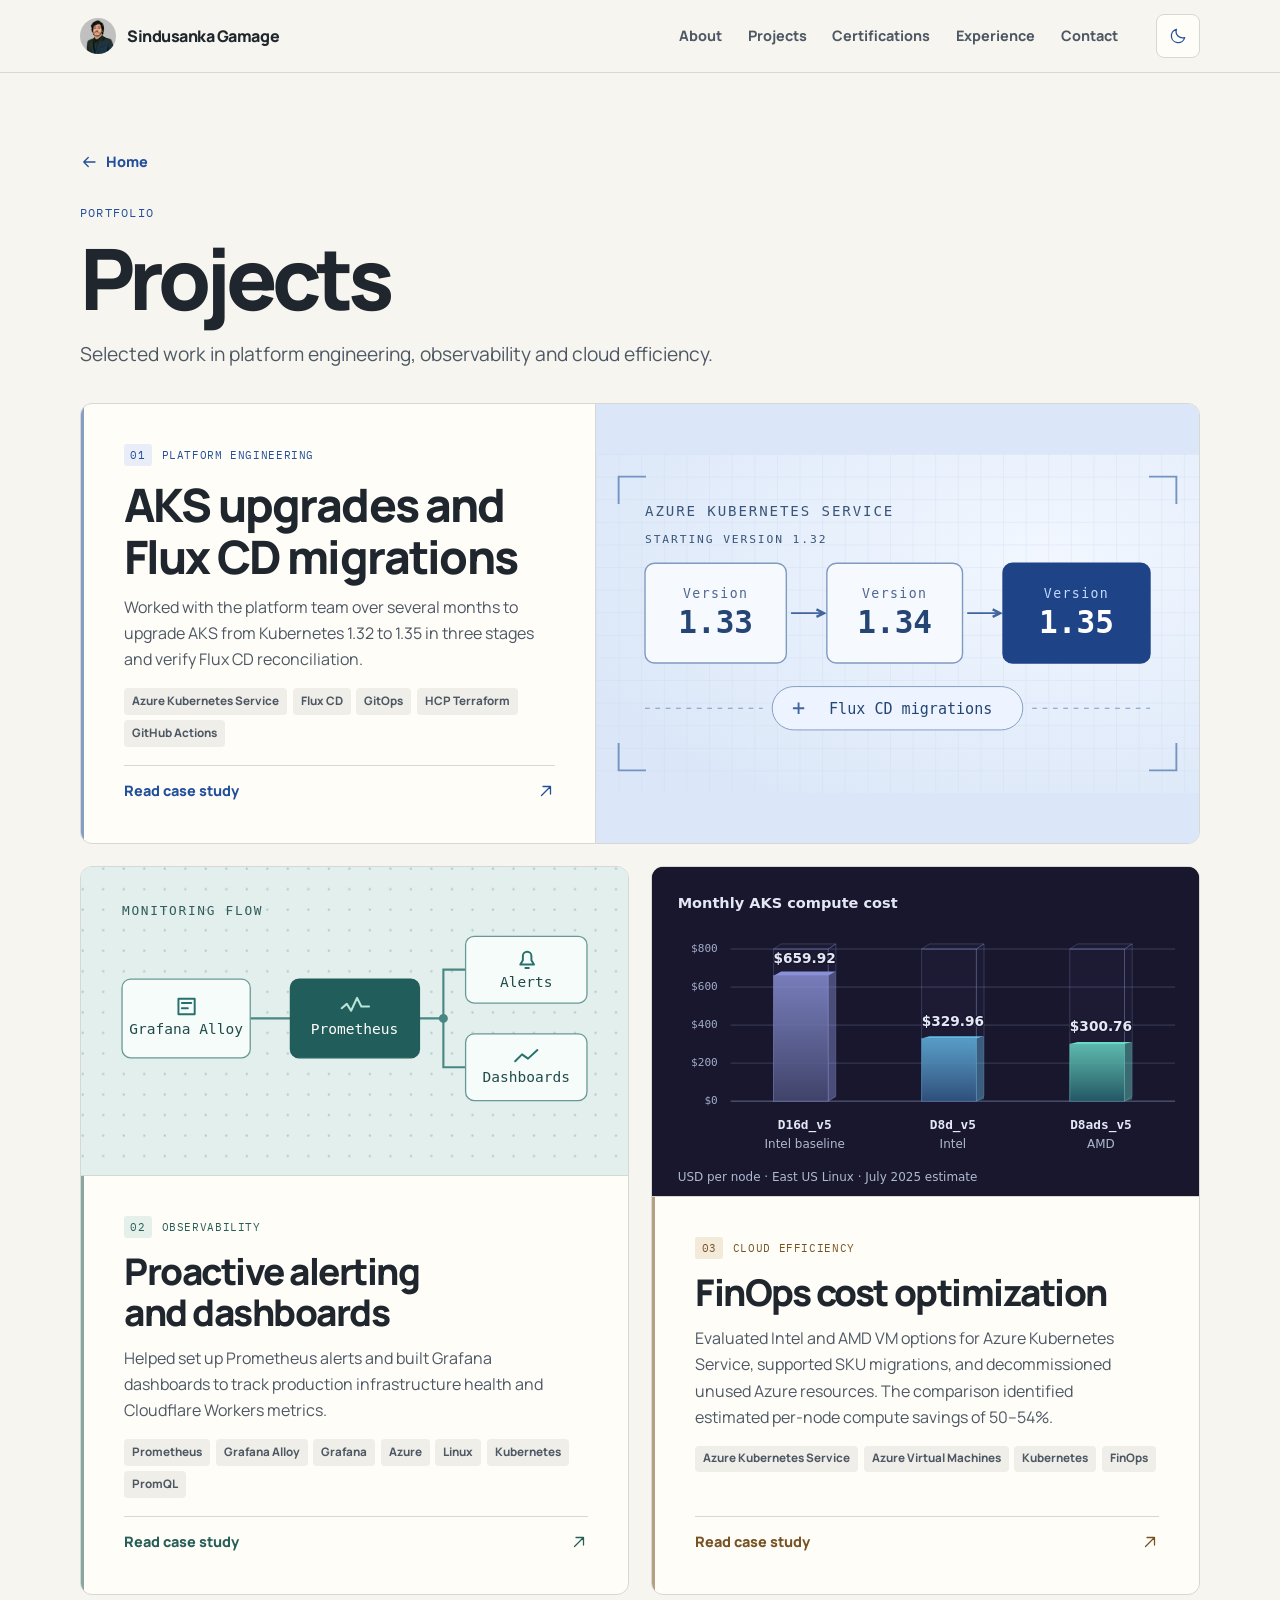
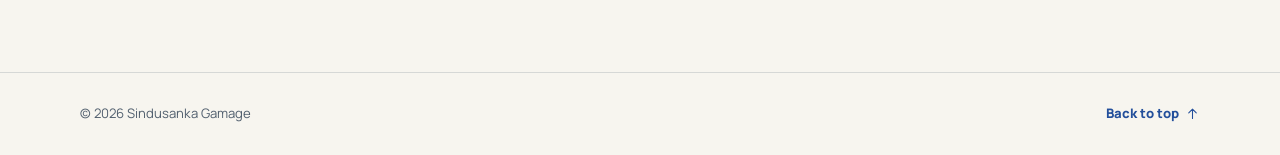
==== commit f6c5c4b9: "Deploy portfolio from private source" ====
--- a/projects/index.html
+++ b/projects/index.html
@@ -5,4 +5,4 @@
           document.querySelector('meta[name="theme-color"]').content = '#121821';
         }
       } catch {}
-    </script><link rel="stylesheet" href="/_astro/Base.CoAA3Rdn.css"></head><body><a class="skip-link" href="#main">Skip to content</a><header class="site-header"><div class="shell header-inner"><a class="brand" href="/" aria-label="Sindusanka Gamage — home"><img class="brand-mark" src="/about-portrait.webp" alt="" width="36" height="36"><span>Sindusanka Gamage</span></a><nav class="desktop-nav" aria-label="Primary"><a href="/#about">About</a><a href="/#projects">Projects</a><a href="/#certifications">Certifications</a><a href="/#experience">Experience</a><a href="/#contact">Contact</a></nav><div class="header-controls"><button type="button" class="icon-button theme-control" aria-label="Switch to dark mode" data-theme-toggle hidden><svg class="theme-moon" aria-hidden="true" width="18" height="18" viewBox="0 0 24 24" fill="none" stroke="currentColor" stroke-width="1.7" stroke-linecap="round" stroke-linejoin="round"><path d="M20.9 14.1A8.7 8.7 0 0 1 9.9 3.1 9 9 0 1 0 20.9 14.1Z"></path></svg><svg class="theme-sun" aria-hidden="true" width="18" height="18" viewBox="0 0 24 24" fill="none" stroke="currentColor" stroke-width="1.7" stroke-linecap="round" stroke-linejoin="round"><path d="M12 2v2m0 16v2M2 12h2m16 0h2M4.9 4.9l1.4 1.4m11.4 11.4 1.4 1.4m0-14.2-1.4 1.4M6.3 17.7l-1.4 1.4M16 12a4 4 0 1 1-8 0 4 4 0 0 1 8 0Z"></path></svg></button><details class="mobile-nav" data-mobile-menu><summary class="icon-button" aria-label="Navigation menu"><svg class="menu-open-icon" aria-hidden="true" width="18" height="18" viewBox="0 0 24 24" fill="none" stroke="currentColor" stroke-width="1.7" stroke-linecap="round" stroke-linejoin="round"><path d="M4 8h16M4 16h16"></path></svg><svg class="menu-close-icon" aria-hidden="true" width="18" height="18" viewBox="0 0 24 24" fill="none" stroke="currentColor" stroke-width="1.7" stroke-linecap="round" stroke-linejoin="round"><path d="m6 6 12 12M6 18 18 6"></path></svg></summary><nav aria-label="Primary"><a href="/#about">About</a><a href="/#projects">Projects</a><a href="/#certifications">Certifications</a><a href="/#experience">Experience</a><a href="/#contact">Contact</a></nav></details></div></div></header><script type="module">var e=document.querySelector(`[data-mobile-menu]`),t=e?.querySelector(`summary`);e?.querySelectorAll(`nav a`).forEach(n=>{n.addEventListener(`click`,()=>{e.open=!1,t?.focus({preventScroll:!0})})}),e?.addEventListener(`keydown`,n=>{n.key===`Escape`&&e.open&&(e.open=!1,t?.focus())});var n=document.querySelector(`[data-theme-toggle]`),r=document.documentElement,i=document.querySelector(`meta[name="theme-color"]`);if(n){let e=()=>{let e=r.dataset.theme===`dark`?`light`:`dark`;n.setAttribute(`aria-label`,`Switch to ${e} mode`)};e(),n.hidden=!1,n.addEventListener(`click`,()=>{let t=r.dataset.theme===`dark`?`light`:`dark`;r.dataset.theme=t,i&&(i.content=t===`dark`?`#121821`:`#f7f5ef`),e();try{localStorage.setItem(`portfolio-theme`,t)}catch{}})}</script><main id="main" tabindex="-1"><div class="shell subpage"><a class="text-link back-link" href="/#projects"><svg aria-hidden="true" width="18" height="18" viewBox="0 0 24 24" fill="none" stroke="currentColor" stroke-width="1.7" stroke-linecap="round" stroke-linejoin="round"><path d="M20 12H5m6 6-6-6 6-6"></path></svg> Home</a><div class="subpage-heading"><p class="eyebrow section-index">Portfolio</p><h1>Projects</h1><p>Selected work in platform engineering, observability and cloud efficiency.</p></div><div class="project-grid"><article class="project-card project-featured"><div class="project-content"><p class="project-meta"><span class="project-number">01</span>Platform engineering</p><h3>AKS upgrades and Flux CD migrations</h3><p class="project-summary">Worked with the platform team over several months to upgrade AKS from Kubernetes 1.32 to 1.35 in three stages and verify Flux CD reconciliation.</p><ul class="tags" aria-label="Technologies"><li>Azure Kubernetes Service</li><li>Flux CD</li><li>GitOps</li><li>HCP Terraform</li><li>GitHub Actions</li></ul><a class="project-link text-link" href="/projects/aks-upgrades-flux-migrations/" aria-label="Read case study: AKS upgrades and Flux CD migrations">Read case study <svg aria-hidden="true" width="18" height="18" viewBox="0 0 24 24" fill="none" stroke="currentColor" stroke-width="1.7" stroke-linecap="round" stroke-linejoin="round"><path d="M6 18 18 6M8 6h10v10"></path></svg></a></div><div class="project-media"><img src="/project-media/aks-upgrades-flux-migrations/aks-upgrade-sequence.svg" alt="Three AKS upgrades from 1.32 to 1.33, 1.34, and 1.35, with Flux CD on a separate track." width="640" height="360" loading="eager" decoding="async"></div></article><article class="project-card" data-tone="teal"><div class="project-content"><p class="project-meta"><span class="project-number">02</span>Observability</p><h3>Proactive alerting and dashboards</h3><p class="project-summary">Set up proactive alerting and built custom Grafana dashboards to make system health easier to see.</p><ul class="tags" aria-label="Technologies"><li>Prometheus</li><li>Grafana Alloy</li><li>Grafana</li></ul><a class="project-link text-link" href="/projects/proactive-alerting-dashboards/" aria-label="Read case study: Proactive alerting and dashboards">Read case study <svg aria-hidden="true" width="18" height="18" viewBox="0 0 24 24" fill="none" stroke="currentColor" stroke-width="1.7" stroke-linecap="round" stroke-linejoin="round"><path d="M6 18 18 6M8 6h10v10"></path></svg></a></div><div class="project-media"><img src="/project-media/proactive-alerting-dashboards/monitoring-flow.svg" alt="Monitoring flow diagram showing Grafana Alloy and Prometheus connected to alerts and Grafana dashboards." width="640" height="360" loading="lazy" decoding="async"></div></article><article class="project-card" data-tone="amber"><div class="project-content"><p class="project-meta"><span class="project-number">03</span>Cloud efficiency</p><h3>FinOps cost optimization</h3><p class="project-summary">Evaluated Intel and AMD VM options for Azure Kubernetes Service, supported SKU migrations, and decommissioned unused Azure resources. The comparison identified estimated per-node compute savings of 50–54%.</p><ul class="tags" aria-label="Technologies"><li>Azure Kubernetes Service</li><li>Azure Virtual Machines</li><li>Kubernetes</li><li>FinOps</li></ul><a class="project-link text-link" href="/projects/finops-cost-optimization/" aria-label="Read case study: FinOps cost optimization">Read case study <svg aria-hidden="true" width="18" height="18" viewBox="0 0 24 24" fill="none" stroke="currentColor" stroke-width="1.7" stroke-linecap="round" stroke-linejoin="round"><path d="M6 18 18 6M8 6h10v10"></path></svg></a></div><div class="project-media" style="--diagram-surface: #18172d"><img src="/project-media/finops-cost-optimization/azure-resource-lifecycle.svg" alt="Estimated monthly compute cost per AKS node in USD. Original Intel D16d_v5, $659.92, baseline. Smaller Intel D8d_v5, $329.96, 50.0% lower. Proposed AMD D8ads_v5, $300.76, 54.4% lower." width="640" height="385" loading="lazy" decoding="async"></div></article></div></div></main><footer class="site-footer"><div class="shell footer-inner"><span>© 2026 Sindusanka Gamage</span><a href="#top">Back to top <svg aria-hidden="true" width="15" height="15" viewBox="0 0 24 24" fill="none" stroke="currentColor" stroke-width="1.7" stroke-linecap="round" stroke-linejoin="round"><path d="M12 20V5m-6 6 6-6 6 6"></path></svg></a></div></footer></body></html>+    </script><link rel="stylesheet" href="/_astro/Base.CoAA3Rdn.css"></head><body><a class="skip-link" href="#main">Skip to content</a><header class="site-header"><div class="shell header-inner"><a class="brand" href="/" aria-label="Sindusanka Gamage — home"><img class="brand-mark" src="/about-portrait.webp" alt="" width="36" height="36"><span>Sindusanka Gamage</span></a><nav class="desktop-nav" aria-label="Primary"><a href="/#about">About</a><a href="/#projects">Projects</a><a href="/#certifications">Certifications</a><a href="/#experience">Experience</a><a href="/#contact">Contact</a></nav><div class="header-controls"><button type="button" class="icon-button theme-control" aria-label="Switch to dark mode" data-theme-toggle hidden><svg class="theme-moon" aria-hidden="true" width="18" height="18" viewBox="0 0 24 24" fill="none" stroke="currentColor" stroke-width="1.7" stroke-linecap="round" stroke-linejoin="round"><path d="M20.9 14.1A8.7 8.7 0 0 1 9.9 3.1 9 9 0 1 0 20.9 14.1Z"></path></svg><svg class="theme-sun" aria-hidden="true" width="18" height="18" viewBox="0 0 24 24" fill="none" stroke="currentColor" stroke-width="1.7" stroke-linecap="round" stroke-linejoin="round"><path d="M12 2v2m0 16v2M2 12h2m16 0h2M4.9 4.9l1.4 1.4m11.4 11.4 1.4 1.4m0-14.2-1.4 1.4M6.3 17.7l-1.4 1.4M16 12a4 4 0 1 1-8 0 4 4 0 0 1 8 0Z"></path></svg></button><details class="mobile-nav" data-mobile-menu><summary class="icon-button" aria-label="Navigation menu"><svg class="menu-open-icon" aria-hidden="true" width="18" height="18" viewBox="0 0 24 24" fill="none" stroke="currentColor" stroke-width="1.7" stroke-linecap="round" stroke-linejoin="round"><path d="M4 8h16M4 16h16"></path></svg><svg class="menu-close-icon" aria-hidden="true" width="18" height="18" viewBox="0 0 24 24" fill="none" stroke="currentColor" stroke-width="1.7" stroke-linecap="round" stroke-linejoin="round"><path d="m6 6 12 12M6 18 18 6"></path></svg></summary><nav aria-label="Primary"><a href="/#about">About</a><a href="/#projects">Projects</a><a href="/#certifications">Certifications</a><a href="/#experience">Experience</a><a href="/#contact">Contact</a></nav></details></div></div></header><script type="module">var e=document.querySelector(`[data-mobile-menu]`),t=e?.querySelector(`summary`);e?.querySelectorAll(`nav a`).forEach(n=>{n.addEventListener(`click`,()=>{e.open=!1,t?.focus({preventScroll:!0})})}),e?.addEventListener(`keydown`,n=>{n.key===`Escape`&&e.open&&(e.open=!1,t?.focus())});var n=document.querySelector(`[data-theme-toggle]`),r=document.documentElement,i=document.querySelector(`meta[name="theme-color"]`);if(n){let e=()=>{let e=r.dataset.theme===`dark`?`light`:`dark`;n.setAttribute(`aria-label`,`Switch to ${e} mode`)};e(),n.hidden=!1,n.addEventListener(`click`,()=>{let t=r.dataset.theme===`dark`?`light`:`dark`;r.dataset.theme=t,i&&(i.content=t===`dark`?`#121821`:`#f7f5ef`),e();try{localStorage.setItem(`portfolio-theme`,t)}catch{}})}</script><main id="main" tabindex="-1"><div class="shell subpage"><a class="text-link back-link" href="/#projects"><svg aria-hidden="true" width="18" height="18" viewBox="0 0 24 24" fill="none" stroke="currentColor" stroke-width="1.7" stroke-linecap="round" stroke-linejoin="round"><path d="M20 12H5m6 6-6-6 6-6"></path></svg> Home</a><div class="subpage-heading"><p class="eyebrow section-index">Portfolio</p><h1>Projects</h1><p>Selected work in platform engineering, observability and cloud efficiency.</p></div><div class="project-grid"><article class="project-card project-featured"><div class="project-content"><p class="project-meta"><span class="project-number">01</span>Platform engineering</p><h3>AKS upgrades and Flux CD migrations</h3><p class="project-summary">Worked with the platform team over several months to upgrade AKS from Kubernetes 1.32 to 1.35 in three stages and verify Flux CD reconciliation.</p><ul class="tags" aria-label="Technologies"><li>Azure Kubernetes Service</li><li>Flux CD</li><li>GitOps</li><li>HCP Terraform</li><li>GitHub Actions</li></ul><a class="project-link text-link" href="/projects/aks-upgrades-flux-migrations/" aria-label="Read case study: AKS upgrades and Flux CD migrations">Read case study <svg aria-hidden="true" width="18" height="18" viewBox="0 0 24 24" fill="none" stroke="currentColor" stroke-width="1.7" stroke-linecap="round" stroke-linejoin="round"><path d="M6 18 18 6M8 6h10v10"></path></svg></a></div><div class="project-media"><img src="/project-media/aks-upgrades-flux-migrations/aks-upgrade-sequence.svg" alt="Three AKS upgrades from 1.32 to 1.33, 1.34, and 1.35, with Flux CD on a separate track." width="640" height="360" loading="eager" decoding="async"></div></article><article class="project-card" data-tone="teal"><div class="project-content"><p class="project-meta"><span class="project-number">02</span>Observability</p><h3>Proactive alerting and dashboards</h3><p class="project-summary">Helped set up Prometheus alerts and built Grafana dashboards to track production infrastructure health and Cloudflare Workers metrics.</p><ul class="tags" aria-label="Technologies"><li>Prometheus</li><li>Grafana Alloy</li><li>Grafana</li><li>Azure</li><li>Linux</li><li>Kubernetes</li><li>PromQL</li></ul><a class="project-link text-link" href="/projects/proactive-alerting-dashboards/" aria-label="Read case study: Proactive alerting and dashboards">Read case study <svg aria-hidden="true" width="18" height="18" viewBox="0 0 24 24" fill="none" stroke="currentColor" stroke-width="1.7" stroke-linecap="round" stroke-linejoin="round"><path d="M6 18 18 6M8 6h10v10"></path></svg></a></div><div class="project-media"><img src="/project-media/proactive-alerting-dashboards/monitoring-flow.svg" alt="Monitoring flow diagram showing Grafana Alloy and Prometheus connected to alerts and Grafana dashboards." width="640" height="360" loading="lazy" decoding="async"></div></article><article class="project-card" data-tone="amber"><div class="project-content"><p class="project-meta"><span class="project-number">03</span>Cloud efficiency</p><h3>FinOps cost optimization</h3><p class="project-summary">Evaluated Intel and AMD VM options for Azure Kubernetes Service, supported SKU migrations, and decommissioned unused Azure resources. The comparison identified estimated per-node compute savings of 50–54%.</p><ul class="tags" aria-label="Technologies"><li>Azure Kubernetes Service</li><li>Azure Virtual Machines</li><li>Kubernetes</li><li>FinOps</li></ul><a class="project-link text-link" href="/projects/finops-cost-optimization/" aria-label="Read case study: FinOps cost optimization">Read case study <svg aria-hidden="true" width="18" height="18" viewBox="0 0 24 24" fill="none" stroke="currentColor" stroke-width="1.7" stroke-linecap="round" stroke-linejoin="round"><path d="M6 18 18 6M8 6h10v10"></path></svg></a></div><div class="project-media" style="--diagram-surface: #18172d"><img src="/project-media/finops-cost-optimization/azure-resource-lifecycle.svg" alt="Estimated monthly compute cost per AKS node in USD. Original Intel D16d_v5, $659.92, baseline. Smaller Intel D8d_v5, $329.96, 50.0% lower. Proposed AMD D8ads_v5, $300.76, 54.4% lower." width="640" height="385" loading="lazy" decoding="async"></div></article></div></div></main><footer class="site-footer"><div class="shell footer-inner"><span>© 2026 Sindusanka Gamage</span><a href="#top">Back to top <svg aria-hidden="true" width="15" height="15" viewBox="0 0 24 24" fill="none" stroke="currentColor" stroke-width="1.7" stroke-linecap="round" stroke-linejoin="round"><path d="M12 20V5m-6 6 6-6 6 6"></path></svg></a></div></footer></body></html>
